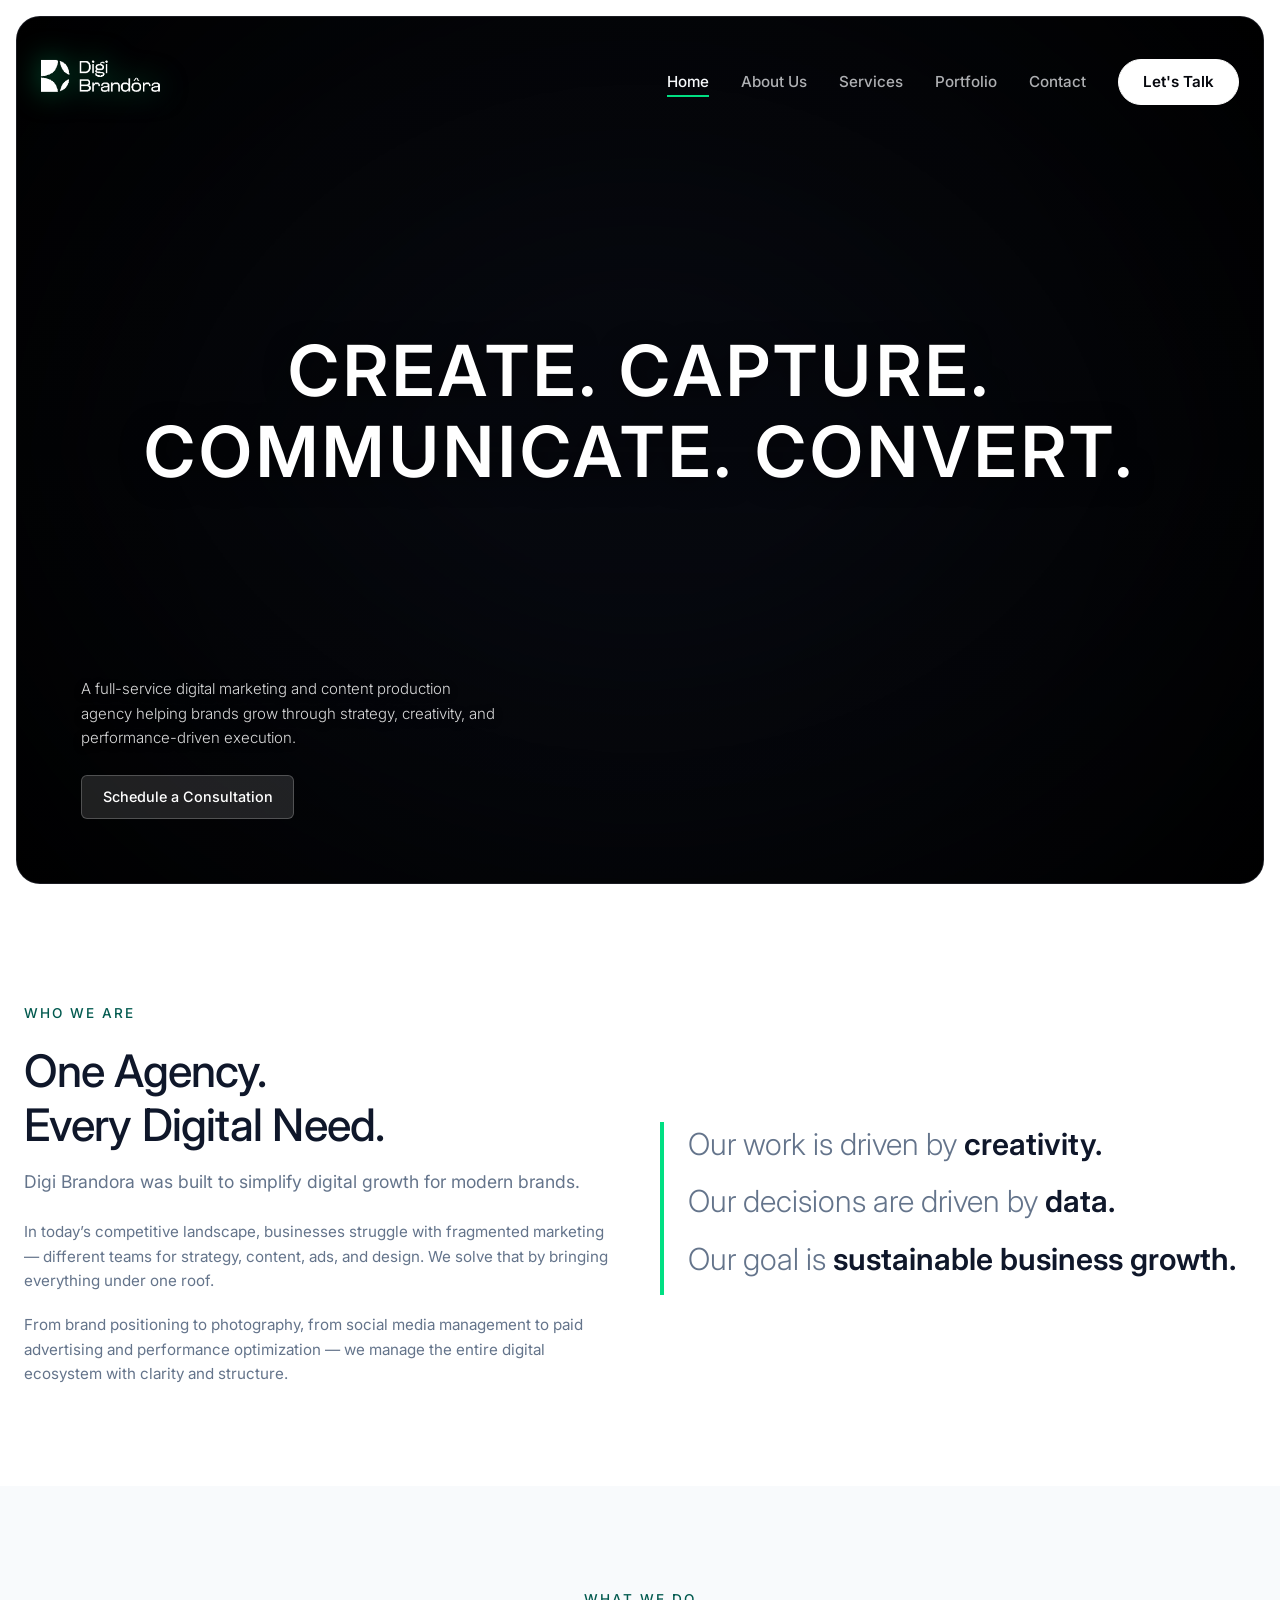
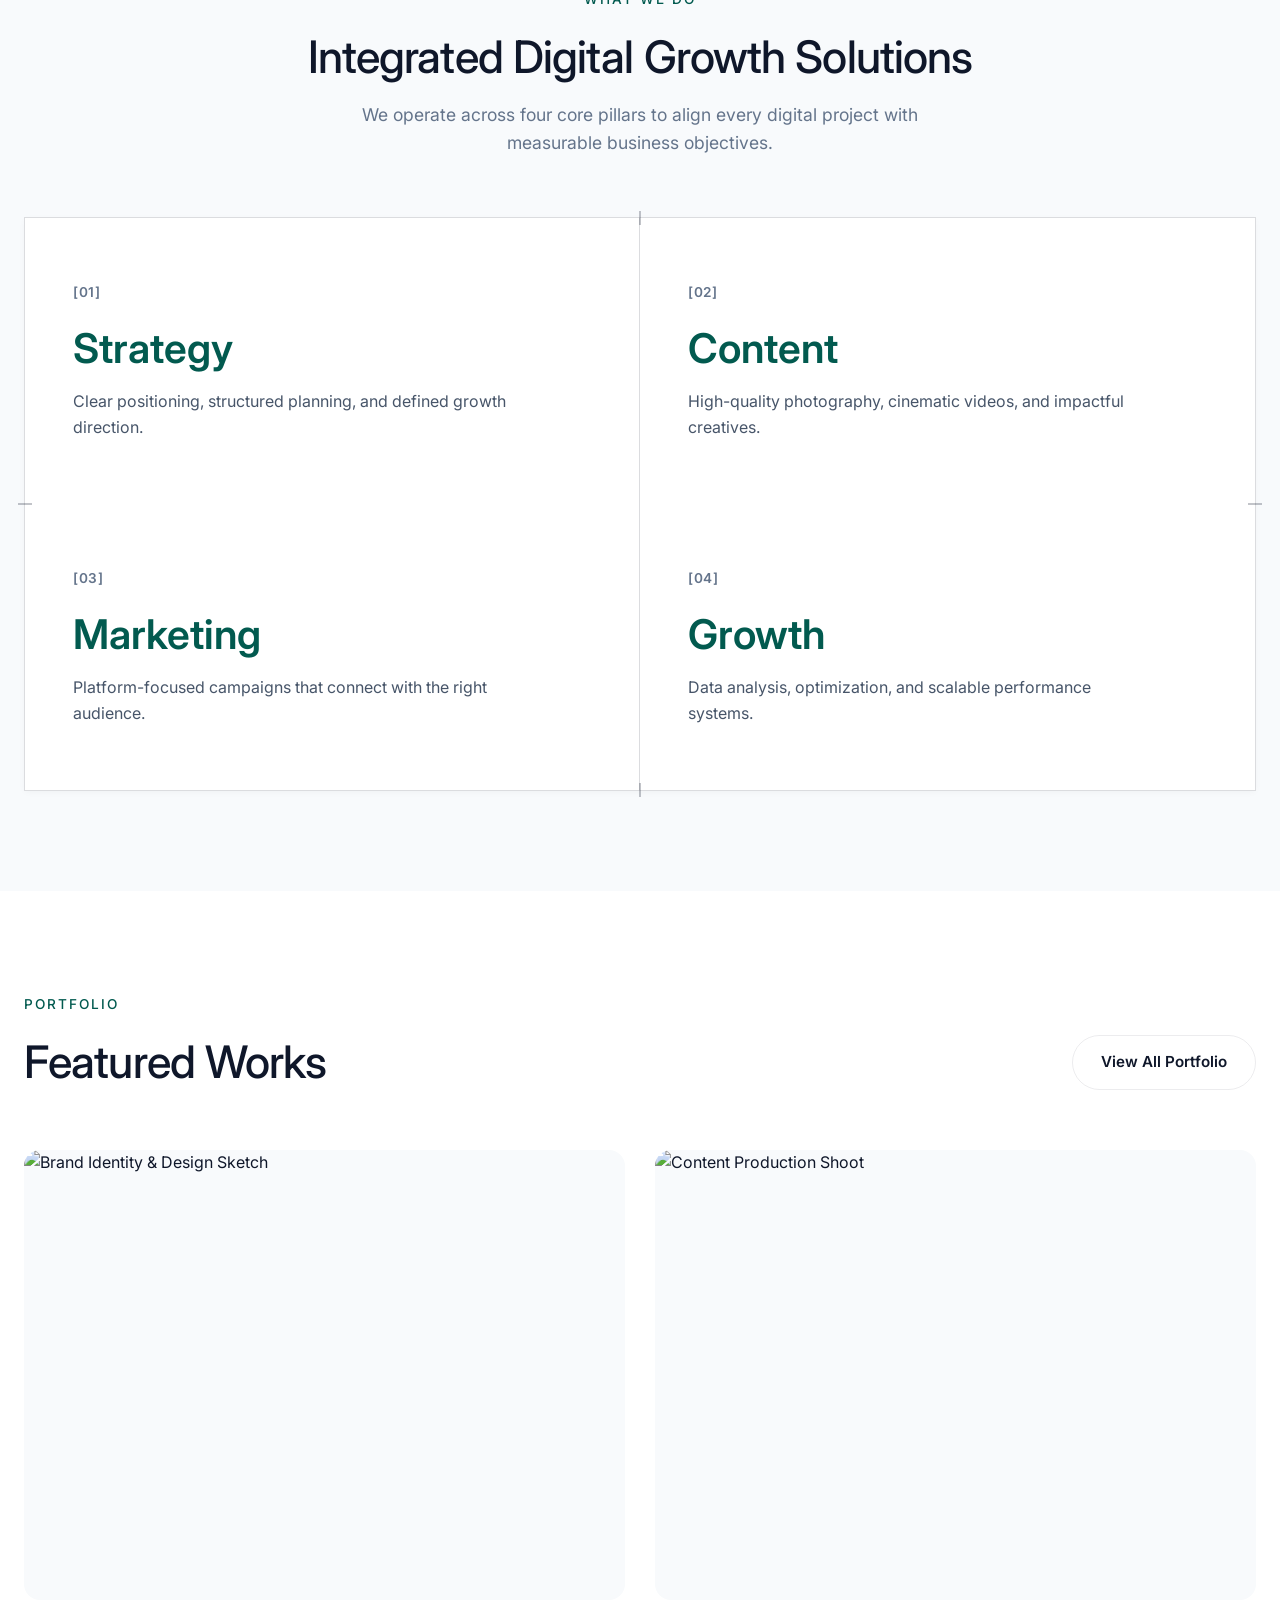
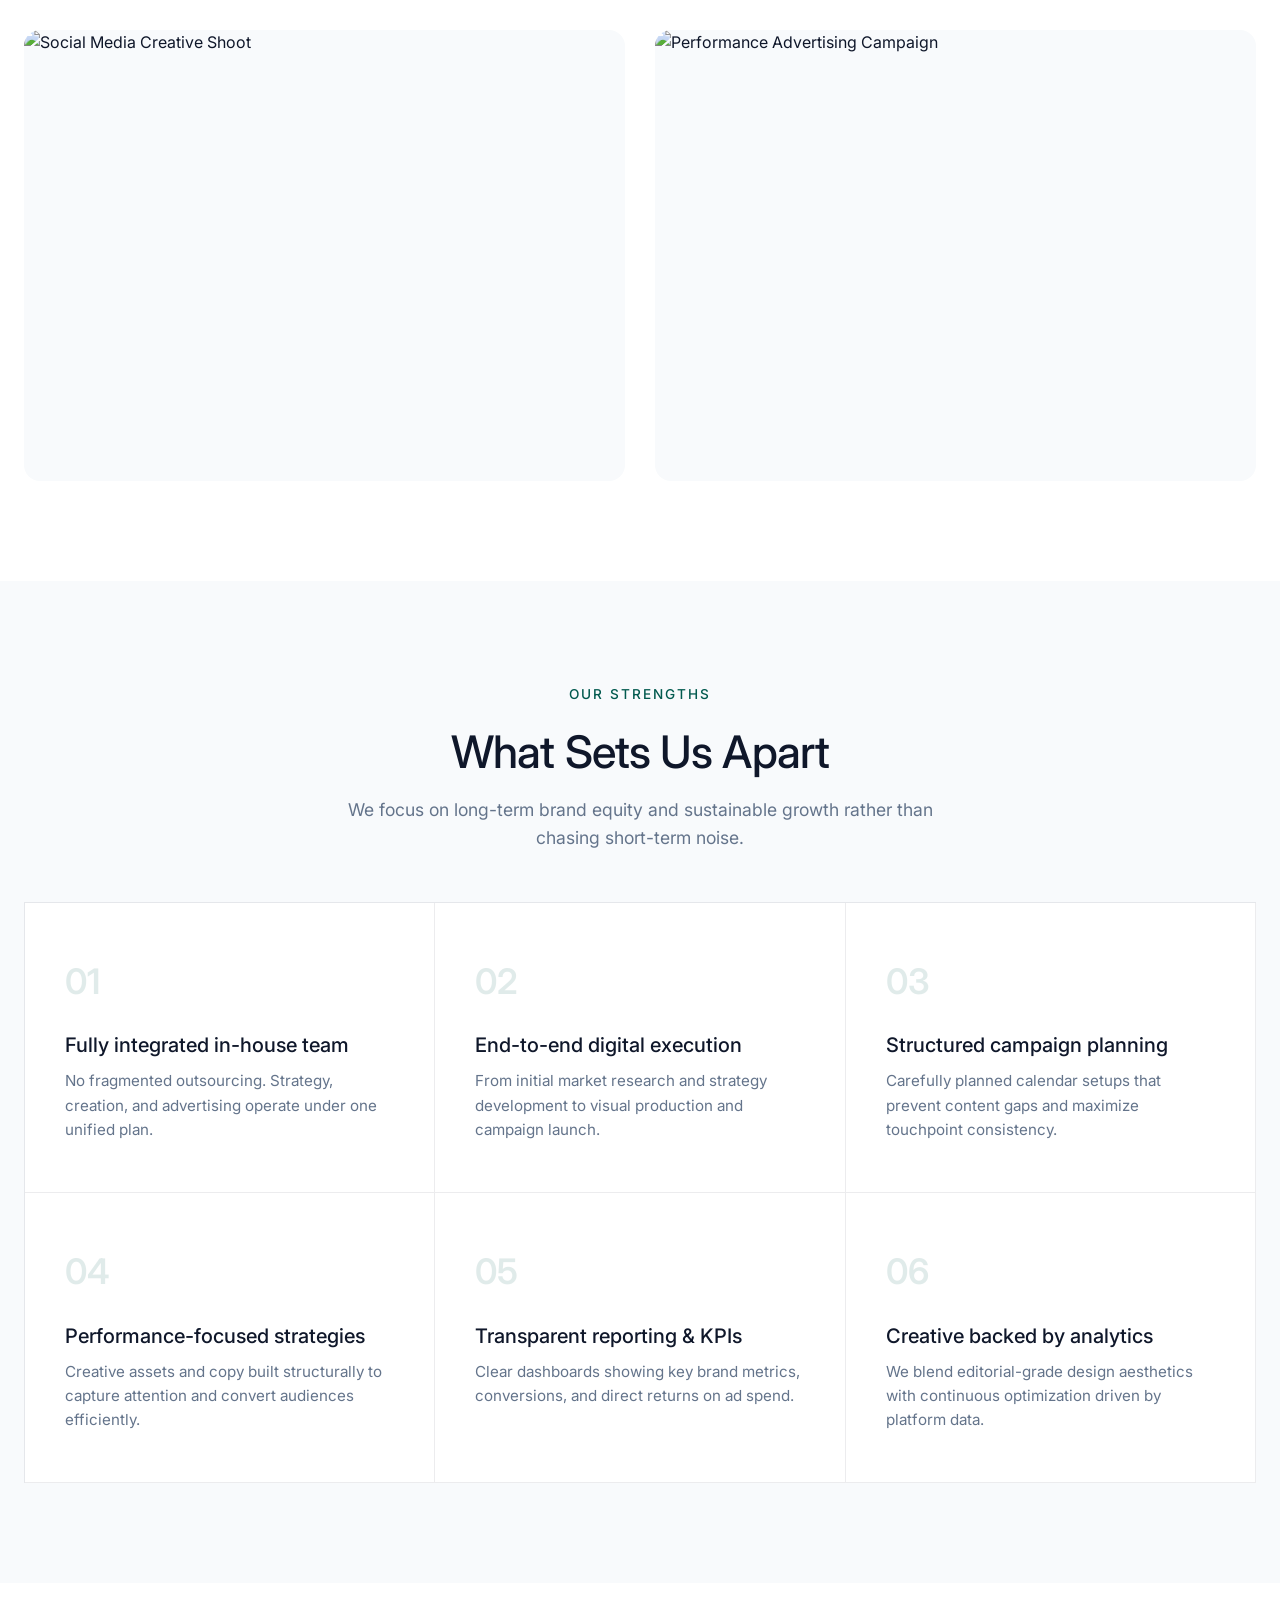
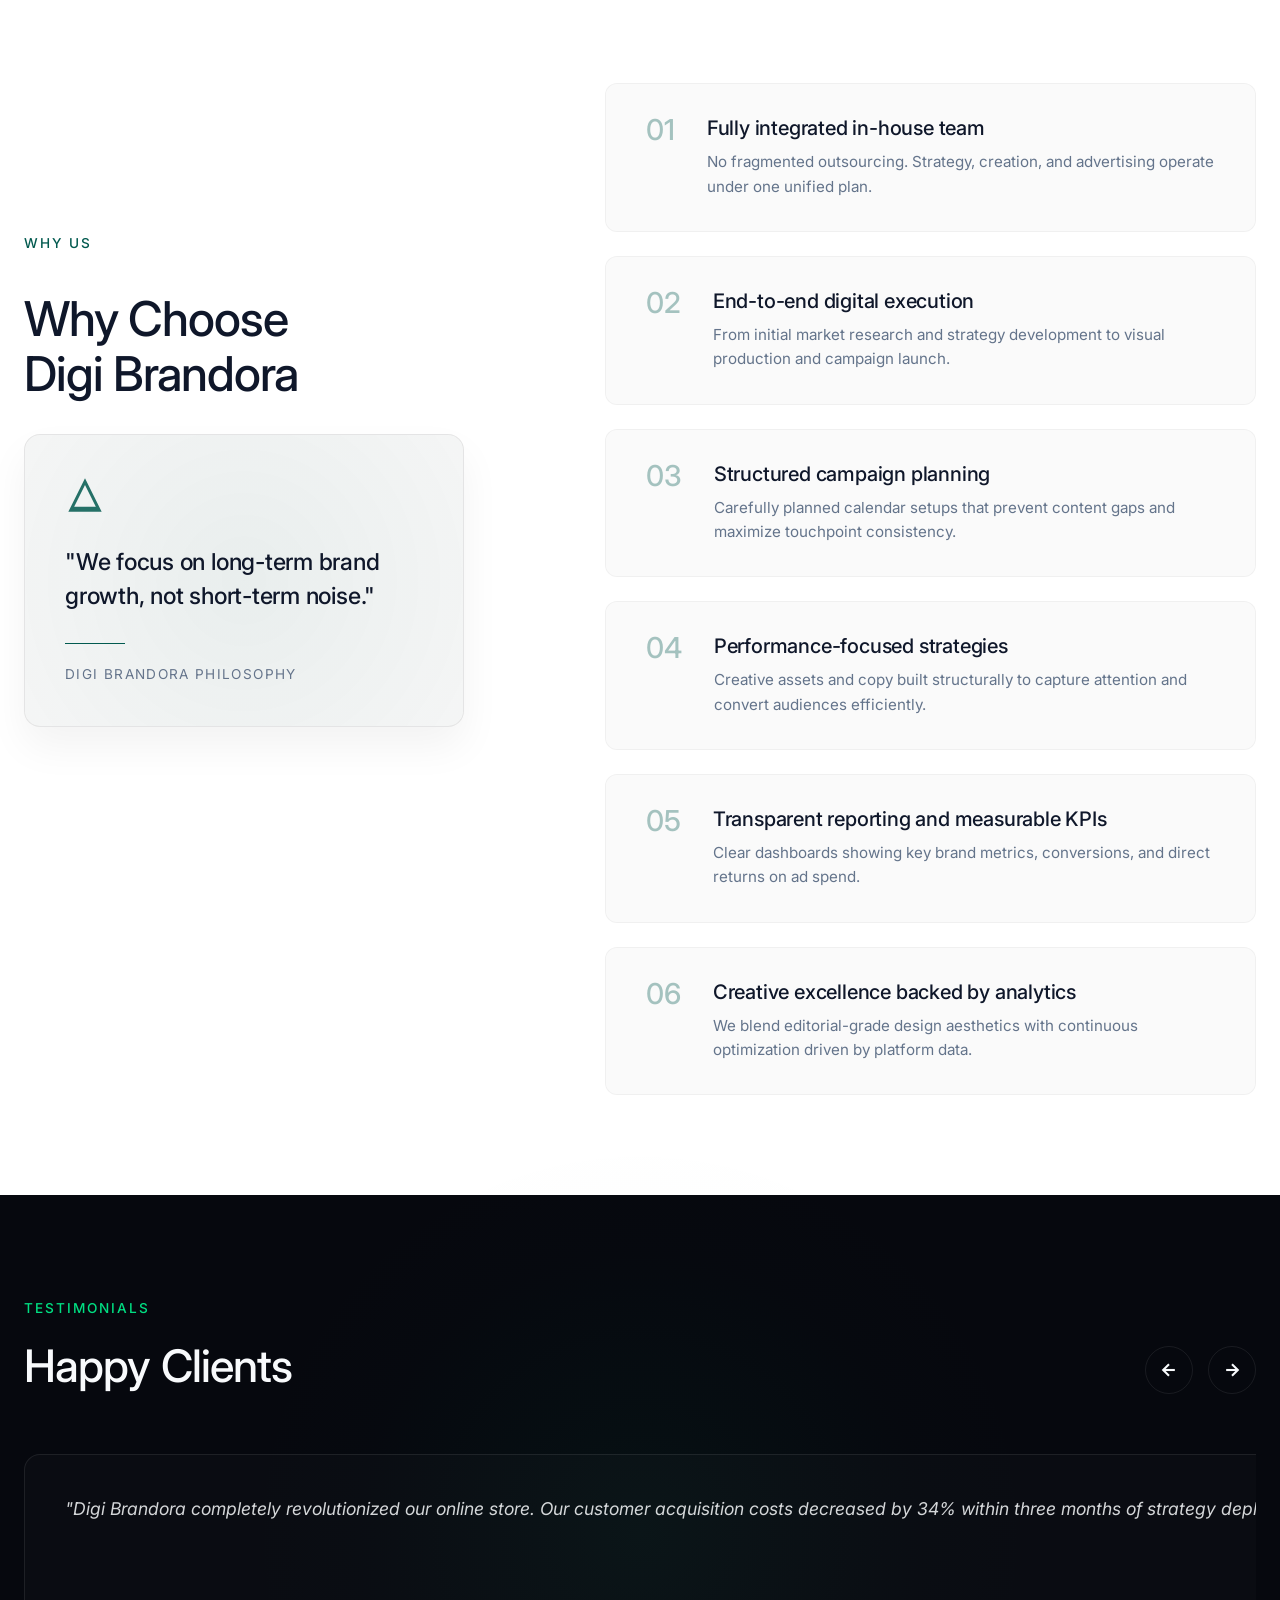
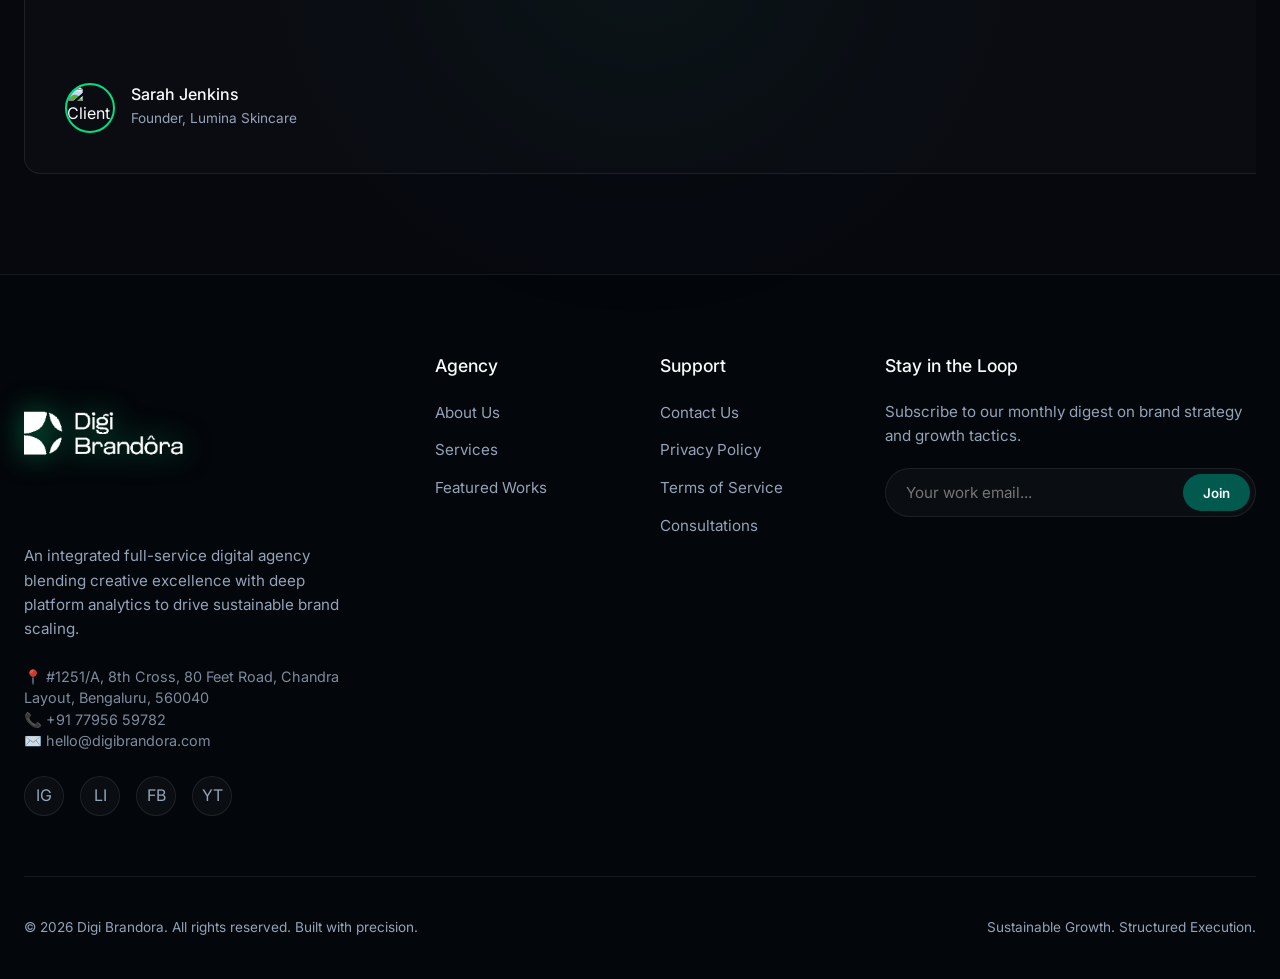
==== index.html @ 7eaf50d5 "style: remove partner logo ticker section from homepage" ====
<!DOCTYPE html>
<html lang="en">
<head>
  <meta charset="UTF-8">
  <meta name="viewport" content="width=device-width, initial-scale=1.0">
  <meta name="description" content="Digi Brandora is a full-service digital marketing and content production agency helping brands grow through strategy, creativity, and data-driven execution.">
  <title>Digi Brandora | Create. Capture. Communicate. Convert.</title>
  <link rel="stylesheet" href="styles.css?v=2.0">
  <link rel="icon" type="image/svg+xml" href="data:image/svg+xml,<svg xmlns='http://www.w3.org/2000/svg' viewBox='0 0 32 32'><circle cx='16' cy='10' r='6' stroke='%2310b981' stroke-width='2.5' fill='none'/><circle cx='10' cy='18' r='6' stroke='%2310b981' stroke-width='2.5' fill='none'/><circle cx='22' cy='18' r='6' stroke='%2310b981' stroke-width='2.5' fill='none'/></svg>">
</head>
<body class="home-page">
  

  <!-- --- HERO VIEWPORT CONTAINER --- -->
  <div class="hero-viewport-container">
    <video autoplay="autoplay" muted="muted" loop="loop" playsinline="playsinline" disablePictureInPicture="true" controlslist="nodownload nofullscreen noremoteplayback" class="hero-video-bg" oncontextmenu="return false;">
      <source src="https://videotourl.com/videos/1780377789846-0bb9a55c-32a7-4b41-9926-7dea7ff6e2c9.webm" type="video/webm">
      <source src="https://videotourl.com/videos/1780377562209-6af1d718-cda3-40bb-8309-4a78a23aad9a.mp4" type="video/mp4">
    </video>

    <!-- --- HEADER NAVBAR --- -->
    <header class="header" id="mainHeader">
      <div class="container">
        <a href="index.html" class="logo" id="logoLink">
          <span class="logo-icon">
            <img src="Images/logo.avif" alt="Digi Brandôra Logo" class="logo-img-mark">
          </span></a>
        
        <button class="menu-toggle" id="menuToggle" aria-label="Toggle Navigation Menu">
          <span></span>
          <span></span>
          <span></span>
        </button>

        <ul class="nav-menu" id="navMenu">
          <li><a href="index.html" class="nav-link active">Home</a></li>
          <li><a href="about.html" class="nav-link">About Us</a></li>
          <li><a href="services.html" class="nav-link">Services</a></li>
          <li><a href="portfolio.html" class="nav-link">Portfolio</a></li>
          <li><a href="contact.html" class="nav-link">Contact</a></li>
          <li><a href="#" class="btn btn-talk" data-open-modal="strategyModal">Let's Talk</a></li>
        </ul>
      </div>
    </header>

    <!-- --- HERO SECTION --- -->
    <section class="hero dark-theme-section" id="heroSection">
      <!-- Center Headline -->
      <div class="hero-center">
        <h1 class="hero-title reveal">Create. Capture. Communicate. Convert.</h1>
      </div>
      
      <!-- Bottom Row -->
      <div class="hero-bottom-row reveal delay-200">
        <div class="hero-bottom-left">
          <p class="hero-description-light">
            A full-service digital marketing and content production agency helping brands grow through strategy, creativity, and performance-driven execution.
          </p>
          <a href="#" class="btn btn-consultation" data-open-modal="strategyModal">Schedule a Consultation</a>
        </div>
      </div>
    </section>

  </div>

  <!-- --- WHO WE ARE --- -->
  <section class="who-we-are section-padding" id="whoWeAre">
    <div class="container">
      <div class="grid-2">
        <div class="reveal-left">
          <span class="section-label">Who We Are</span>
          <h2>One Agency.<br>Every Digital Need.</h2>
          <p class="section-header-desc" style="margin-bottom: 24px;">
            Digi Brandora was built to simplify digital growth for modern brands.
          </p>
          <p style="color: var(--clr-text-muted-dark); margin-bottom: 20px;">
            In today’s competitive landscape, businesses struggle with fragmented marketing — different teams for strategy, content, ads, and design. We solve that by bringing everything under one roof.
          </p>
          <p style="color: var(--clr-text-muted-dark);">
            From brand positioning to photography, from social media management to paid advertising and performance optimization — we manage the entire digital ecosystem with clarity and structure.
          </p>
        </div>
        <div class="reveal-right delay-200" style="display: flex; flex-direction: column; justify-content: center;">
          <div class="accent-quote-box">
            <p>Our work is driven by <span>creativity.</span></p>
            <p>Our decisions are driven by <span>data.</span></p>
            <p>Our goal is <span>sustainable business growth.</span></p>
          </div>
        </div>
      </div>
    </div>
  </section>


  <!-- --- WHAT WE DO (SERVICES PILLARS) --- -->
  <section class="what-we-do section-padding" id="whatWeDo">
    <div class="container">
      <div class="reveal" style="text-align: center; margin-bottom: 60px;">
        <span class="section-label">What We Do</span>
        <h2>Integrated Digital Growth Solutions</h2>
        <p class="section-header-desc" style="margin: 16px auto 0 auto;">
          We operate across four core pillars to align every digital project with measurable business objectives.
        </p>
      </div>

      <div class="pillar-table reveal">
        <!-- Blueprint center-border intersection ticks -->
        <span class="pillar-table-tick-left"></span>
        <span class="pillar-table-tick-right"></span>
        <span class="pillar-table-tick-top"></span>
        <span class="pillar-table-tick-bottom"></span>

        <!-- Cell 01: Strategy -->
        <div class="pillar-cell">
          <span class="cell-num">[01]</span>
          <h3 class="cell-title">Strategy</h3>
          <p class="cell-desc">Clear positioning, structured planning, and defined growth direction.</p>
        </div>

        <!-- Cell 02: Content -->
        <div class="pillar-cell">
          <span class="cell-num">[02]</span>
          <h3 class="cell-title">Content</h3>
          <p class="cell-desc">High-quality photography, cinematic videos, and impactful creatives.</p>
        </div>

        <!-- Cell 03: Marketing -->
        <div class="pillar-cell">
          <span class="cell-num">[03]</span>
          <h3 class="cell-title">Marketing</h3>
          <p class="cell-desc">Platform-focused campaigns that connect with the right audience.</p>
        </div>

        <!-- Cell 04: Growth -->
        <div class="pillar-cell">
          <span class="cell-num">[04]</span>
          <h3 class="cell-title">Growth</h3>
          <p class="cell-desc">Data analysis, optimization, and scalable performance systems.</p>
        </div>
      </div>
    </div>
  </section>

  <!-- --- FEATURED WORKS (PORTFOLIO PREVIEW) --- -->
  <section class="featured-works section-padding" id="featuredWorks">
    <div class="container">
      <div class="portfolio-header reveal">
        <div>
          <span class="section-label">Portfolio</span>
          <h2>Featured Works</h2>
        </div>
        <a href="portfolio.html" class="btn btn-secondary">View All Portfolio</a>
      </div>

      <div class="portfolio-grid">
        <div class="portfolio-item reveal-left">
          <div class="portfolio-img-wrapper">
            <img src="https://images.unsplash.com/photo-1581291518633-83b4ebd1d83e?auto=format&fit=crop&q=80&w=800" alt="Brand Identity & Design Sketch" class="portfolio-img">
          </div>
          <div class="portfolio-info">
            <span class="portfolio-category">Brand Strategy</span>
            <h3 class="portfolio-title">Geometric Identity Refresh</h3>
          </div>
        </div>

        <div class="portfolio-item reveal-right">
          <div class="portfolio-img-wrapper">
            <img src="https://images.unsplash.com/photo-1542744094-3a31f103e35f?auto=format&fit=crop&q=80&w=800" alt="Content Production Shoot" class="portfolio-img">
          </div>
          <div class="portfolio-info">
            <span class="portfolio-category">Visual Production</span>
            <h3 class="portfolio-title">Lifestyle Brand Campaign</h3>
          </div>
        </div>

        <div class="portfolio-item reveal-left delay-100">
          <div class="portfolio-img-wrapper">
            <img src="https://images.unsplash.com/photo-1551434678-e076c223a692?auto=format&fit=crop&q=80&w=800" alt="Social Media Creative Shoot" class="portfolio-img">
          </div>
          <div class="portfolio-info">
            <span class="portfolio-category">Video Production</span>
            <h3 class="portfolio-title">Cinematic Brand Narrative</h3>
          </div>
        </div>

        <div class="portfolio-item reveal-right delay-100">
          <div class="portfolio-img-wrapper">
            <img src="https://images.unsplash.com/photo-1460925895917-afdab827c52f?auto=format&fit=crop&q=80&w=800" alt="Performance Advertising Campaign" class="portfolio-img">
          </div>
          <div class="portfolio-info">
            <span class="portfolio-category">Growth & Ads</span>
            <h3 class="portfolio-title">Scale-up Conversion Funnel</h3>
          </div>
        </div>
      </div>
    </div>
  </section>

  <!-- --- WHAT SETS US APART (OUR STRENGTHS) --- -->
  <section class="why-choose-us section-padding" id="whyChooseUs">
    <div class="container">
      <div class="reveal" style="text-align: center;">
        <span class="section-label">Our Strengths</span>
        <h2>What Sets Us Apart</h2>
        <p class="section-header-desc" style="margin: 16px auto 0 auto;">
          We focus on long-term brand equity and sustainable growth rather than chasing short-term noise.
        </p>
      </div>

      <div class="apart-grid reveal">
        <div class="apart-cell">
          <span class="apart-cell-num">01</span>
          <h4>Fully integrated in-house team</h4>
          <p>No fragmented outsourcing. Strategy, creation, and advertising operate under one unified plan.</p>
        </div>

        <div class="apart-cell">
          <span class="apart-cell-num">02</span>
          <h4>End-to-end digital execution</h4>
          <p>From initial market research and strategy development to visual production and campaign launch.</p>
        </div>

        <div class="apart-cell">
          <span class="apart-cell-num">03</span>
          <h4>Structured campaign planning</h4>
          <p>Carefully planned calendar setups that prevent content gaps and maximize touchpoint consistency.</p>
        </div>

        <div class="apart-cell">
          <span class="apart-cell-num">04</span>
          <h4>Performance-focused strategies</h4>
          <p>Creative assets and copy built structurally to capture attention and convert audiences efficiently.</p>
        </div>

        <div class="apart-cell">
          <span class="apart-cell-num">05</span>
          <h4>Transparent reporting & KPIs</h4>
          <p>Clear dashboards showing key brand metrics, conversions, and direct returns on ad spend.</p>
        </div>

        <div class="apart-cell">
          <span class="apart-cell-num">06</span>
          <h4>Creative backed by analytics</h4>
          <p>We blend editorial-grade design aesthetics with continuous optimization driven by platform data.</p>
        </div>
      </div>
    </div>
  </section>

  <!-- --- WHY CHOOSE DIGI BRANDORA --- -->
  <section class="why-choose-digi section-padding" id="whyChooseDigi">
    <div class="container">
      <div class="strengths-wrapper">
        <!-- Left: Editorial Statement Card -->
        <div class="strengths-left reveal">
          <span class="section-label">Why Us</span>
          <h2>Why Choose <br><span class="text-accent">Digi Brandora</span></h2>
          <div class="brandora-statement-card">
            <div class="statement-blur-glow"></div>
            <div class="statement-content">
              <svg class="statement-icon" width="40" height="40" viewBox="0 0 24 24" fill="none" xmlns="http://www.w3.org/2000/svg">
                <path d="M12 2L2 22h20L12 2zm0 4l6.5 13h-13L12 6z" fill="var(--clr-primary)"/>
              </svg>
              <p class="statement-quote">
                "We focus on long-term brand growth, not short-term noise."
              </p>
              <div class="statement-line"></div>
              <p class="statement-footer">Digi Brandora Philosophy</p>
            </div>
          </div>
        </div>

        <!-- Right: Interactive Feature Deck -->
        <div class="strengths-right reveal">
          <div class="strengths-deck">
            <!-- Item 1 -->
            <div class="strength-item">
              <div class="strength-num">01</div>
              <div class="strength-body">
                <h4>Fully integrated in-house team</h4>
                <p>No fragmented outsourcing. Strategy, creation, and advertising operate under one unified plan.</p>
              </div>
            </div>

            <!-- Item 2 -->
            <div class="strength-item">
              <div class="strength-num">02</div>
              <div class="strength-body">
                <h4>End-to-end digital execution</h4>
                <p>From initial market research and strategy development to visual production and campaign launch.</p>
              </div>
            </div>

            <!-- Item 3 -->
            <div class="strength-item">
              <div class="strength-num">03</div>
              <div class="strength-body">
                <h4>Structured campaign planning</h4>
                <p>Carefully planned calendar setups that prevent content gaps and maximize touchpoint consistency.</p>
              </div>
            </div>

            <!-- Item 4 -->
            <div class="strength-item">
              <div class="strength-num">04</div>
              <div class="strength-body">
                <h4>Performance-focused strategies</h4>
                <p>Creative assets and copy built structurally to capture attention and convert audiences efficiently.</p>
              </div>
            </div>

            <!-- Item 5 -->
            <div class="strength-item">
              <div class="strength-num">05</div>
              <div class="strength-body">
                <h4>Transparent reporting and measurable KPIs</h4>
                <p>Clear dashboards showing key brand metrics, conversions, and direct returns on ad spend.</p>
              </div>
            </div>

            <!-- Item 6 -->
            <div class="strength-item">
              <div class="strength-num">06</div>
              <div class="strength-body">
                <h4>Creative excellence backed by analytics</h4>
                <p>We blend editorial-grade design aesthetics with continuous optimization driven by platform data.</p>
              </div>
            </div>
          </div>
        </div>
      </div>
    </div>
  </section>

  

  <!-- --- HAPPY CLIENTS (TESTIMONIALS) --- -->
  <section class="testimonials section-padding dark-theme-section" id="testimonials">
    <div class="testimonials-glow-overlay"></div>
    <div class="container">
      <div class="portfolio-header reveal">
        <div>
          <span class="section-label" style="color: var(--clr-accent);">Testimonials</span>
          <h2>Happy Clients</h2>
        </div>
        <div class="testimonial-controls">
          <button class="slider-btn prev" aria-label="Previous Testimonial">
            <svg style="width:20px;height:20px;stroke:currentColor;stroke-width:2.5;fill:none;" viewBox="0 0 24 24"><line x1="19" y1="12" x2="5" y2="12"/><polyline points="12 19 5 12 12 5"/></svg>
          </button>
          <button class="slider-btn next" aria-label="Next Testimonial">
            <svg style="width:20px;height:20px;stroke:currentColor;stroke-width:2.5;fill:none;" viewBox="0 0 24 24"><line x1="5" y1="12" x2="19" y2="12"/><polyline points="12 5 19 12 12 19"/></svg>
          </button>
        </div>
      </div>

      <div class="testimonial-slider-container reveal">
        <div class="testimonial-track">
          
          <div class="testimonial-card">
            <p class="testimonial-quote">
              "Digi Brandora completely revolutionized our online store. Our customer acquisition costs decreased by 34% within three months of strategy deployment."
            </p>
            <div class="testimonial-client">
              <img src="https://images.unsplash.com/photo-1534528741775-53994a69daeb?auto=format&fit=crop&q=80&w=200" alt="Client Sarah Jenkins" class="client-avatar">
              <div>
                <h4 class="client-name">Sarah Jenkins</h4>
                <span class="client-company">Founder, Lumina Skincare</span>
              </div>
            </div>
          </div>

          <div class="testimonial-card">
            <p class="testimonial-quote">
              "The cinematic content production quality matches luxury brand levels. We finally have digital visuals that stand out in crowded feeds."
            </p>
            <div class="testimonial-client">
              <img src="https://images.unsplash.com/photo-1507003211169-0a1dd7228f2d?auto=format&fit=crop&q=80&w=200" alt="Client David Vance" class="client-avatar">
              <div>
                <h4 class="client-name">David Vance</h4>
                <span class="client-company">Marketing Director, Vertex Tech</span>
              </div>
            </div>
          </div>

          <div class="testimonial-card">
            <p class="testimonial-quote">
              "Having content creators and analytical media buyers working in sync under one roof is a massive game changer. Results are incredibly consistent."
            </p>
            <div class="testimonial-client">
              <img src="https://images.unsplash.com/photo-1573496359142-b8d87734a5a2?auto=format&fit=crop&q=80&w=200" alt="Client Elena Rostova" class="client-avatar">
              <div>
                <h4 class="client-name">Elena Rostova</h4>
                <span class="client-company">CMO, Novo Fintech</span>
              </div>
            </div>
          </div>

          <div class="testimonial-card">
            <p class="testimonial-quote">
              "Their transparent metrics reporting kept us fully aligned. Highly recommended digital growth partner for scaling operations."
            </p>
            <div class="testimonial-client">
              <img src="https://images.unsplash.com/photo-1500648767791-00dcc994a43e?auto=format&fit=crop&q=80&w=200" alt="Client Marcus Cole" class="client-avatar">
              <div>
                <h4 class="client-name">Marcus Cole</h4>
                <span class="client-company">CEO, Aether Apparel</span>
              </div>
            </div>
          </div>

        </div>
      </div>
    </div>
  </section>

  <!-- --- FOOTER --- -->
  <footer class="footer">
    <div class="container">
      <div class="footer-grid">
        <div class="footer-brand">
          <a href="index.html" class="logo" style="color: var(--clr-text-light);">
            <span class="logo-icon">
              <img src="Images/logo.avif" alt="Digi Brandôra Logo" class="logo-img-mark">
            </span></a>
          <p>
            An integrated full-service digital agency blending creative excellence with deep platform analytics to drive sustainable brand scaling.
          </p>
          <p style="margin-top: 15px; font-size: 0.9rem; opacity: 0.85; line-height: 1.5;">
            📍 #1251/A, 8th Cross, 80 Feet Road, Chandra Layout, Bengaluru, 560040<br>
            📞 <a href="tel:7795659782" style="color: inherit;">+91 77956 59782</a><br>
            ✉️ <a href="mailto:hello@digibrandora.com" style="color: inherit;">hello@digibrandora.com</a>
          </p>
                    <div class="social-links">
            <a href="https://www.instagram.com/digi_brandora?igsh=MTI4Nm9yNnhmbGdydQ%3D%3D&utm_source=qr" class="social-link" aria-label="Instagram" target="_blank">IG</a>
            <a href="https://www.linkedin.com/company/digi-brandora/" class="social-link" aria-label="LinkedIn" target="_blank">LI</a>
            <a href="https://www.facebook.com/share/1Gtc6aXpwQ/?mibextid=wwXIfr" class="social-link" aria-label="Facebook" target="_blank">FB</a>
            <a href="https://youtube.com/@digibrandora?si=7ONaBwd1D4lMhy1C" class="social-link" aria-label="YouTube" target="_blank">YT</a>
          </div>
        </div>

        <div class="footer-links">
          <h5>Agency</h5>
          <ul>
            <li><a href="about.html">About Us</a></li>
            <li><a href="services.html">Services</a></li>
            <li><a href="portfolio.html">Featured Works</a></li>
          </ul>
        </div>

        <div class="footer-links">
          <h5>Support</h5>
          <ul>
            <li><a href="contact.html">Contact Us</a></li>
            <li><a href="about.html">Privacy Policy</a></li>
            <li><a href="about.html">Terms of Service</a></li>
            <li><a href="contact.html">Consultations</a></li>
          </ul>
        </div>

        <div class="footer-newsletter">
          <h5>Stay in the Loop</h5>
          <p>Subscribe to our monthly digest on brand strategy and growth tactics.</p>
          <form class="newsletter-form">
            <input type="email" class="newsletter-input" placeholder="Your work email..." required>
            <button type="submit" class="newsletter-submit">Join</button>
          </form>
        </div>
      </div>

      <div class="footer-bottom">
        <p>&copy; 2026 Digi Brandora. All rights reserved. Built with precision.</p>
        <p>Sustainable Growth. Structured Execution.</p>
      </div>
    </div>
  </footer>

  <!-- --- BOOKING CALENDAR MODAL --- -->
  <div class="modal-overlay" id="strategyModal">
    <div class="modal-box">
      <button class="modal-close-btn">&times;</button>
      <h3 class="modal-title">Book a Free Strategy Call</h3>
      <p class="modal-desc">Select a date and preferred slot below. Our strategist will align directly with you.</p>
      
      <div class="booking-calendar-wrapper">
        <div class="form-group">
          <label for="bookingDate" class="form-label">1. Preferred Date *</label>
          <input type="date" id="bookingDate" class="form-control" min="2026-05-30">
        </div>

        <div class="form-group">
          <label class="form-label">2. Preferred Time Slot (IST) *</label>
          <div class="time-slot-grid">
            <button class="time-slot-btn">10:00 AM</button>
            <button class="time-slot-btn">11:30 AM</button>
            <button class="time-slot-btn">01:00 PM</button>
            <button class="time-slot-btn">02:30 PM</button>
            <button class="time-slot-btn">04:00 PM</button>
            <button class="time-slot-btn">05:30 PM</button>
          </div>
        </div>

        <button class="btn btn-primary" id="bookConfirmBtn" style="margin-top: 20px; width: 100%;">Confirm Booking slot</button>
      </div>
    </div>
  </div>

  <!-- GSAP & SplitType -->
  <script src="app.js"></script>
</body>
</html>
---- styles.css ----
@font-face {
  font-family: 'Inter';
  src: url('font/Inter-VariableFont_opsz,wght.ttf') format('truetype-variations'),
       url('font/Inter-VariableFont_opsz,wght.ttf') format('truetype');
  font-weight: 100 900;
  font-stretch: 75% 125%;
  font-style: normal;
  font-display: swap;
}

@font-face {
  font-family: 'Inter';
  src: url('font/Inter-Italic-VariableFont_opsz,wght.ttf') format('truetype-variations'),
       url('font/Inter-Italic-VariableFont_opsz,wght.ttf') format('truetype');
  font-weight: 100 900;
  font-stretch: 75% 125%;
  font-style: italic;
  font-display: swap;
}

/* --- CUSTOM VARIABLES & DESIGN SYSTEM --- */
:root {
  --font-body: 'Inter', sans-serif;
  --font-heading: 'Inter', sans-serif;

  /* Color Palette - Premium Emerald & Deep Charcoal */
  --clr-bg-dark: #06080e;
  --clr-bg-card-dark: rgba(11, 15, 25, 0.85);
  --clr-bg-light: #ffffff;
  --clr-bg-slate: #f8fafc;
  
  --clr-primary: #025a4f;      /* Classic Editorial Forest Green */
  --clr-primary-light: #037567;
  --clr-primary-dark: #013b34;
  --clr-accent: #00DF82;       /* Vibrant Emerald Mint -> Updated to #00DF82 Accent Color */
  --clr-accent-glow: rgba(0, 223, 130, 0.4);
  
  --clr-text-dark: #0f172a;
  --clr-text-light: #f8fafc;
  --clr-text-muted-dark: #64748b;
  --clr-text-muted-light: #94a3b8;
  
  --clr-border-light: rgba(15, 23, 42, 0.08);
  --clr-border-dark: rgba(248, 250, 252, 0.08);
  --clr-border-glow: rgba(0, 223, 130, 0.2);

  /* Transitions & Shadows */
  --transition-smooth: all 0.5s cubic-bezier(0.16, 1, 0.3, 1);
  --transition-fast: all 0.25s cubic-bezier(0.4, 0, 0.2, 1);
  
  --shadow-sm: 0 2px 8px -2px rgba(15, 23, 42, 0.05);
  --shadow-md: 0 12px 30px -10px rgba(15, 23, 42, 0.08);
  --shadow-lg: 0 20px 50px -12px rgba(15, 23, 42, 0.12);
  --shadow-glow: 0 0 25px 0 rgba(0, 223, 130, 0.25);
  
  --header-height: 130px;
  --container-width: 1280px;
}

/* --- RESET & BASIC STYLES --- */
*, *::before, *::after {
  box-sizing: border-box;
  margin: 0;
  padding: 0;
}

html {
  scroll-behavior: smooth;
  font-size: 16px;
  -webkit-font-smoothing: antialiased;
}

body {
  font-family: var(--font-body);
  background-color: var(--clr-bg-light);
  color: var(--clr-text-dark);
  line-height: 1.6;
  overflow-x: hidden;
}

/* Dark mode section overrides */
.dark-theme-section {
  background-color: var(--clr-bg-dark);
  color: var(--clr-text-light);
}

/* --- TYPOGRAPHY --- */
h1, h2, h3, h4, h5, h6 {
  font-family: var(--font-heading);
  font-weight: 500;
  line-height: 1.2;
}

h1 {
  font-size: clamp(2.5rem, 5vw, 4.5rem);
  letter-spacing: -0.03em;
}

h2 {
  font-size: clamp(2rem, 3.5vw, 3rem);
  letter-spacing: -0.02em;
}

h3 {
  font-size: clamp(1.25rem, 2vw, 1.75rem);
}

p {
  font-size: clamp(0.95rem, 1vw + 0.15rem, 1.1rem);
  font-weight: 400;
}

a {
  text-decoration: none;
  color: inherit;
  transition: var(--transition-fast);
}

/* --- LAYOUT UTILITIES --- */
.container {
  width: 100%;
  max-width: var(--container-width);
  margin: 0 auto;
  padding: 0 24px;
}

.section-padding {
  padding: 100px 0;
}

@media (max-width: 768px) {
  .section-padding {
    padding: 70px 0;
  }
}

.grid-2 {
  display: grid;
  grid-template-columns: repeat(2, 1fr);
  gap: 40px;
}

.grid-3 {
  display: grid;
  grid-template-columns: repeat(3, 1fr);
  gap: 30px;
}

.grid-4 {
  display: grid;
  grid-template-columns: repeat(4, 1fr);
  gap: 24px;
}

@media (max-width: 1024px) {
  .grid-4 { grid-template-columns: repeat(2, 1fr); }
  .grid-3 { grid-template-columns: repeat(2, 1fr); }
}

@media (max-width: 768px) {
  .grid-2, .grid-3, .grid-4 {
    grid-template-columns: 1fr;
    gap: 30px;
  }
}

/* --- BUTTONS & CTAs --- */
.btn {
  display: inline-flex;
  align-items: center;
  justify-content: center;
  padding: 14px 28px;
  font-family: var(--font-heading);
  font-weight: 600;
  font-size: 0.95rem;
  border-radius: 50px;
  cursor: pointer;
  transition: var(--transition-smooth);
  position: relative;
  overflow: hidden;
  z-index: 1;
}

.btn-primary {
  background-color: var(--clr-primary);
  color: var(--clr-text-light);
  border: 1px solid var(--clr-primary);
}

.btn-primary::after {
  content: '';
  position: absolute;
  top: 0;
  left: 0;
  width: 100%;
  height: 100%;
  background-color: var(--clr-accent);
  z-index: -1;
  transform: scaleX(0);
  transform-origin: right;
  transition: transform 0.5s cubic-bezier(0.16, 1, 0.3, 1);
}

.btn-primary:hover {
  border-color: var(--clr-accent);
  box-shadow: var(--shadow-glow);
}

.btn-primary:hover::after {
  transform: scaleX(1);
  transform-origin: left;
}

.btn-secondary {
  background-color: transparent;
  color: var(--clr-text-dark);
  border: 1px solid var(--clr-border-light);
}

.dark-theme-section .btn-secondary {
  color: var(--clr-text-light);
  border-color: var(--clr-border-dark);
}

.btn-secondary:hover {
  background-color: var(--clr-text-dark);
  color: var(--clr-bg-light);
  border-color: var(--clr-text-dark);
}

.dark-theme-section .btn-secondary:hover {
  background-color: var(--clr-text-light);
  color: var(--clr-bg-dark);
  border-color: var(--clr-text-light);
}

.btn-outline-green {
  background-color: transparent;
  color: var(--clr-accent);
  border: 1px solid var(--clr-accent);
}

.btn-outline-green:hover {
  background-color: var(--clr-accent);
  color: var(--clr-bg-dark);
  box-shadow: var(--shadow-glow);
}

/* --- GLASSMORPHISM --- */
.glass-panel {
  background: rgba(255, 255, 255, 0.03);
  backdrop-filter: blur(16px);
  -webkit-backdrop-filter: blur(16px);
  border: 1px solid var(--clr-border-dark);
  border-radius: 16px;
}

/* --- HEADER & NAVIGATION --- */
.header {
  position: fixed;
  top: 0;
  left: 0;
  width: 100%;
  height: var(--header-height);
  z-index: 1000;
  display: flex;
  align-items: center;
  transition: var(--transition-smooth);
}

.header.scrolled {
  background: rgba(6, 8, 14, 0.85);
  backdrop-filter: blur(20px);
  -webkit-backdrop-filter: blur(20px);
  border-bottom: 1px solid var(--clr-border-dark);
  height: 90px;
}

.header .container {
  display: flex;
  align-items: center;
  justify-content: space-between;
}

.logo {
  display: flex;
  align-items: center;
  gap: 10px;
  font-family: var(--font-heading);
  font-weight: 600;
  font-size: 1.35rem;
  letter-spacing: -0.01em;
  color: var(--clr-text-light);
}

/* SVG Logo Styling */
.logo-icon svg {
  width: 32px;
  height: 32px;
  fill: none;
  stroke: var(--clr-accent);
  stroke-width: 2.5;
  stroke-linejoin: round;
  filter: drop-shadow(0 0 4px var(--clr-accent));
}

.nav-menu {
  display: flex;
  align-items: center;
  gap: 32px;
  list-style: none;
}

.nav-link {
  font-family: var(--font-heading);
  font-weight: 500;
  font-size: 0.95rem;
  color: rgba(248, 250, 252, 0.7);
  position: relative;
  padding: 6px 0;
}

.nav-link::after {
  content: '';
  position: absolute;
  bottom: 0;
  left: 0;
  width: 100%;
  height: 2px;
  background-color: var(--clr-accent);
  transform: scaleX(0);
  transform-origin: right;
  transition: transform 0.3s cubic-bezier(0.16, 1, 0.3, 1);
}

.nav-link:hover,
.nav-link.active {
  color: var(--clr-text-light);
}

.nav-link:hover::after,
.nav-link.active::after {
  transform: scaleX(1);
  transform-origin: left;
}

/* Menu Toggle Button for Mobile */
.menu-toggle {
  display: none;
  background: none;
  border: none;
  cursor: pointer;
  z-index: 1001;
}

.menu-toggle span {
  display: block;
  width: 26px;
  height: 2px;
  background-color: var(--clr-text-light);
  margin-bottom: 6px;
  transition: var(--transition-fast);
}

.menu-toggle span:last-child {
  margin-bottom: 0;
}

.menu-toggle.open span:nth-child(1) {
  transform: translateY(8px) rotate(45deg);
}

.menu-toggle.open span:nth-child(2) {
  opacity: 0;
}

.menu-toggle.open span:nth-child(3) {
  transform: translateY(-8px) rotate(-45deg);
}

@media (max-width: 900px) {
  .menu-toggle {
    display: block;
  }
  
  .nav-menu {
    position: fixed;
    top: 0;
    right: -100%;
    width: 100%;
    height: 100vh;
    background-color: var(--clr-bg-dark);
    flex-direction: column;
    justify-content: center;
    gap: 40px;
    transition: var(--transition-smooth);
    z-index: 999;
  }
  
  .nav-menu.open {
    right: 0;
  }

  .nav-link {
    font-size: 1.5rem;
  }
}

/* --- HERO SECTION --- */
/* --- HERO VIEWPORT CONTAINER --- */
.hero-viewport-container {
  margin: 16px;
  border-radius: 24px;
  position: relative;
  overflow: hidden;
  height: calc(100vh - 32px);
  background-color: #06080e;
  border: 1px solid rgba(255, 255, 255, 0.08);
  display: flex;
  flex-direction: column;
  z-index: 1;
}

.hero-video-bg {
  position: absolute;
  top: 0;
  left: 0;
  width: 100%;
  height: 100%;
  object-fit: cover;
  z-index: -2;
  animation: bgImmersiveZoom 2s cubic-bezier(0.16, 1, 0.3, 1) forwards;
  transform-origin: center;
}

/* Pseudo-element for decoupled background gradient overlay */
.hero-viewport-container::before {
  content: '';
  position: absolute;
  top: 0; left: 0; right: 0; bottom: 0;
  z-index: -1;
  background-image: radial-gradient(circle at center, transparent 20%, rgba(0, 0, 0, 0.95) 100%),
                    linear-gradient(to bottom, rgba(6, 8, 14, 0.3) 0%, transparent 50%, rgba(6, 8, 14, 0.5) 100%);
  pointer-events: none;
}

@keyframes bgImmersiveZoom {
  0% {
    transform: scale(1.08);
  }
  100% {
    transform: scale(1);
  }
}

/* Header customization inside hero container with fade-down load animation */
.hero-viewport-container .header {
  position: absolute;
  top: 0;
  left: 0;
  width: 100%;
  background: transparent;
  border-bottom: none;
  animation: headerReveal 1s cubic-bezier(0.16, 1, 0.3, 1) forwards;
  animation-delay: 0.1s;
  opacity: 0;
}

.hero-viewport-container .header.scrolled {
  position: fixed;
  background: rgba(6, 8, 14, 0.85);
  border-bottom: 1px solid var(--clr-border-dark);
  animation: none;
  opacity: 1;
}

@keyframes headerReveal {
  0% {
    transform: translateY(-20px);
    opacity: 0;
  }
  100% {
    transform: translateY(0);
    opacity: 1;
  }
}

.logo-img-mark {
  width: 120px;
  height: 120px;
  object-fit: contain;
  filter: drop-shadow(0 0 14px rgba(0, 223, 130, 0.5));
  transition: width 0.3s ease, height 0.3s ease;
}

.header.scrolled .logo-img-mark {
  width: 80px;
  height: 80px;
}

.footer-brand .logo-img-mark {
  width: 160px;
  height: 160px;
}

.btn-talk {
  background-color: #ffffff;
  color: #06080e !important;
  font-family: var(--font-heading);
  font-weight: 600;
  font-size: 0.95rem;
  padding: 10px 24px;
  border-radius: 50px;
  border: 1px solid #ffffff;
  transition: var(--transition-smooth);
}

.btn-talk:hover {
  background-color: transparent;
  color: #ffffff !important;
  box-shadow: 0 0 15px rgba(255, 255, 255, 0.35);
}

/* --- HERO SECTION --- */
.hero {
  position: relative;
  height: 100%;
  width: 100%;
  display: flex;
  flex-direction: column;
  justify-content: space-between;
  padding-top: var(--header-height);
  overflow: hidden;
  background: transparent;
}

/* Center Headline with ultra modern blur-to-focus slide-up reveal */
.hero-center {
  flex-grow: 1;
  display: flex;
  align-items: center;
  justify-content: center;
  text-align: center;
  padding: 0 40px;
}

.hero-title {
  font-family: 'Inter', sans-serif;
  font-size: clamp(2rem, 5.5vw, 4.4rem);
  font-weight: 600;
  letter-spacing: 0.06em;
  color: #ffffff;
  line-height: 1.15;
  text-align: center;
  text-shadow: 0 4px 24px rgba(0, 0, 0, 0.6);
  margin: 0;
  text-transform: uppercase;
  animation: ultraBlurReveal 1.2s cubic-bezier(0.16, 1, 0.3, 1) forwards;
  opacity: 0;
}

@keyframes ultraBlurReveal {
  0% {
    filter: blur(20px);
    opacity: 0;
    transform: translateY(40px) scale(0.96);
  }
  100% {
    filter: blur(0);
    opacity: 1;
    transform: translateY(0) scale(1);
  }
}

/* Bottom Row Layout */
.hero-bottom-row {
  display: flex;
  justify-content: space-between;
  align-items: flex-end;
  padding: 0 64px 64px 64px;
  width: 100%;
  z-index: 10;
}

@media (max-width: 992px) {
  .hero-bottom-row {
    flex-direction: column;
    align-items: flex-start;
    gap: 40px;
    padding: 0 32px 32px 32px;
  }
}

/* Bottom Left Block with clean slide-up reveal */
.hero-bottom-left {
  display: flex;
  flex-direction: column;
  align-items: flex-start;
  max-width: 420px;
  animation: bottomReveal 1.2s cubic-bezier(0.16, 1, 0.3, 1) forwards;
  animation-delay: 0.4s;
  opacity: 0;
}

@keyframes bottomReveal {
  0% {
    transform: translateY(30px);
    opacity: 0;
  }
  100% {
    transform: translateY(0);
    opacity: 1;
  }
}

.hero-description-light {
  font-family: 'Inter', sans-serif;
  font-size: 15px;
  font-weight: 300;
  line-height: 1.65;
  color: rgba(255, 255, 255, 0.85);
  margin-bottom: 24px;
  text-align: left;
  text-shadow: 0 2px 8px rgba(0, 0, 0, 0.4);
}

.btn-consultation {
  min-width: 213px;
  width: max-content;
  padding: 0 20px;
  height: 44px;
  display: inline-flex;
  align-items: center;
  justify-content: center;
  background: rgba(255, 255, 255, 0.12);
  backdrop-filter: blur(16px);
  -webkit-backdrop-filter: blur(16px);
  border: 1px solid rgba(255, 255, 255, 0.22);
  color: #ffffff;
  font-family: var(--font-heading);
  font-size: 0.9rem;
  font-weight: 500;
  border-radius: 6px;
  transition: var(--transition-fast);
  cursor: pointer;
  text-align: center;
  white-space: nowrap;
  text-wrap: nowrap;
}

.btn-consultation:hover {
  background: var(--clr-accent);
  color: #06080e;
  border-color: var(--clr-accent);
  box-shadow: var(--shadow-glow);
}

/* Bottom Right Block: Ratings Area Layout */
.hero-bottom-right {
  display: flex;
  align-items: center;
}

.ratings-area {
  display: flex;
  align-items: center;
  gap: 16px;
  cursor: pointer;
  background: rgba(6, 8, 14, 0.3);
  padding: 8px 16px;
  border-radius: 50px;
  backdrop-filter: blur(8px);
  -webkit-backdrop-filter: blur(8px);
  border: 1px solid rgba(255, 255, 255, 0.05);
  transition: var(--transition-smooth);
  overflow: hidden; /* Contain the shimmering sweep */
  position: relative;
  opacity: 0;
  animation: pillReveal 1.1s cubic-bezier(0.16, 1, 0.3, 1) forwards;
  animation-delay: 0.4s;
}

@keyframes pillReveal {
  0% {
    opacity: 0;
    transform: scale(0.96) translateY(12px);
    border-color: rgba(255, 255, 255, 0.05);
    box-shadow: 0 0 0 rgba(0, 223, 130, 0);
  }
  50% {
    border-color: rgba(0, 223, 130, 0.3);
    box-shadow: 0 0 20px rgba(0, 223, 130, 0.12);
  }
  100% {
    opacity: 1;
    transform: scale(1) translateY(0);
    border-color: rgba(255, 255, 255, 0.05);
    box-shadow: 0 4px 30px rgba(0, 0, 0, 0.2);
  }
}

/* Shimmer Sweep Animation */
.ratings-area::after {
  content: '';
  position: absolute;
  top: 0;
  left: -150%;
  width: 100%;
  height: 100%;
  background: linear-gradient(
    90deg,
    transparent,
    rgba(255, 255, 255, 0.02),
    rgba(0, 223, 130, 0.2), /* Soft green accent shimmer */
    rgba(255, 255, 255, 0.02),
    transparent
  );
  transform: skewX(-25deg);
  pointer-events: none;
  animation: ratingsShimmer 3s linear infinite;
  animation-delay: 1.4s;
}

@keyframes ratingsShimmer {
  0% {
    left: -150%;
    animation-timing-function: cubic-bezier(0.25, 1, 0.5, 1);
  }
  45% {
    left: 150%;
  }
  45.01% {
    left: -150%;
  }
  100% {
    left: -150%;
  }
}

.ratings-area:hover {
  background: rgba(6, 8, 14, 0.5);
  border-color: rgba(0, 223, 130, 0.2);
  box-shadow: 0 4px 20px rgba(0, 223, 130, 0.1);
}

.profile-stack {
  display: flex;
  align-items: center;
}

.stack-img {
  width: 50px;
  height: 50px;
  border-radius: 50%;
  border: 2px solid #06080e;
  object-fit: cover;
  margin-right: -18px;
  transition: transform 0.4s cubic-bezier(0.16, 1, 0.3, 1), margin-right 0.4s cubic-bezier(0.16, 1, 0.3, 1);
  background-color: #06080e;
  display: block;
  opacity: 0;
  
  /* Fallback spring easing using standard cubic-bezier */
  animation: imgPop 0.9s cubic-bezier(0.34, 1.56, 0.64, 1) forwards;
  
  /* Modern highly organic physics spring easing */
  --spring-easing: linear(0, 0.016 0.5%, 0.06 1%, 0.226 2%, 1.116 5.4%, 1.375 6.6%, 1.527 7.7%, 1.565 8.2%, 1.585 8.8%, 1.581 9.3%, 1.559 9.8%, 1.458 10.9%, 0.937 14.3%, 0.784 15.5%, 0.693 16.6%, 0.67 17.1%, 0.657 17.7%, 0.671 18.7%, 0.729 19.8%, 1.042 23.3%, 1.13 24.5%, 1.182 25.6%, 1.201 26.7%, 1.192 27.7%, 1.156 28.8%, 0.977 32.2%, 0.925 33.4%, 0.894 34.5%, 0.882 35.6%, 0.887 36.6%, 0.907 37.7%, 1.045 42.4%, 1.069 44.5%, 1.059 46.3%, 0.979 50.9%, 0.96 53.4%, 0.966 55.3%, 1.013 59.9%, 1.024 62.3%, 0.986 71.2%, 1.008 79.9%, 0.995 88.9%, 1);
  animation-timing-function: var(--spring-easing);
}

@keyframes imgPop {
  0% {
    opacity: 0;
    transform: translateX(-35px) scale(0.3) rotate(-30deg);
  }
  100% {
    opacity: 1;
    transform: translateX(0) scale(1) rotate(0deg);
  }
}

/* Elegant staggered popping entries for each profile in the stack */
.stack-img:nth-child(1) { z-index: 1; animation-delay: 0.55s; }
.stack-img:nth-child(2) { z-index: 2; animation-delay: 0.65s; }
.stack-img:nth-child(3) { z-index: 3; animation-delay: 0.75s; }
.stack-img:nth-child(4) { z-index: 4; animation-delay: 0.85s; }

.stack-logo {
  background-color: var(--clr-accent);
  padding: 10px;
  border: 2px solid #06080e;
  z-index: 5;
  
  /* Logo pops out with a dramatic full active spin */
  animation: logoPop 1.1s cubic-bezier(0.34, 1.56, 0.64, 1) forwards;
  animation-timing-function: var(--spring-easing);
  animation-delay: 0.95s;
}

@keyframes logoPop {
  0% {
    opacity: 0;
    transform: translateX(-35px) scale(0.3) rotate(-180deg);
  }
  100% {
    opacity: 1;
    transform: translateX(0) scale(1) rotate(0deg);
  }
}

/* Hover expansion animation for overlapping stack */
.ratings-area:hover .stack-img {
  margin-right: 4px;
  transform: scale(1.06);
}

.ratings-area:hover .stack-img:last-child {
  margin-right: 0;
}

.ratings-info {
  display: flex;
  flex-direction: column;
  align-items: flex-start;
  gap: 2px;
}

.star-rating {
  height: 14px;
  width: auto;
  object-fit: contain;
  display: block;
  opacity: 0;
  animation: starsReveal 0.8s cubic-bezier(0.34, 1.56, 0.64, 1) forwards;
  animation-delay: 1.1s;
}

@keyframes starsReveal {
  0% {
    opacity: 0;
    transform: scale(0.4) translateY(6px);
  }
  100% {
    opacity: 1;
    transform: scale(1) translateY(0);
  }
}

.trust-text {
  font-family: 'Inter', sans-serif;
  font-size: 0.9rem;
  font-weight: 500;
  color: #ffffff;
  letter-spacing: 0.02em;
  opacity: 0;
  animation: trustReveal 0.8s cubic-bezier(0.25, 1, 0.5, 1) forwards;
  animation-delay: 1.25s;
}

@keyframes trustReveal {
  0% {
    opacity: 0;
    transform: translateY(6px);
    filter: blur(4px);
  }
  100% {
    opacity: 1;
    transform: translateY(0);
    filter: blur(0);
  }
}

/* --- SECTION: WHO WE ARE --- */
.who-we-are {
  background-color: var(--clr-bg-light);
}

.section-label {
  font-family: var(--font-heading);
  text-transform: uppercase;
  font-size: 0.85rem;
  letter-spacing: 0.15em;
  color: var(--clr-primary);
  font-weight: 500;
  margin-bottom: 20px;
  display: inline-block;
}

.accent-quote-box {
  border-left: 4px solid var(--clr-accent);
  padding-left: 24px;
  margin-top: 30px;
}

.accent-quote-box p {
  font-family: 'Inter', sans-serif;
  font-size: clamp(1.4rem, 2.8vw, 1.9rem);
  font-weight: 300;
  line-height: 1.5;
  color: var(--clr-text-muted-dark);
  margin-bottom: 12px;
}

.accent-quote-box p span {
  font-weight: 600;
  color: var(--clr-text-dark);
}

/* --- PARTNER LOGO TICKER --- */
.logo-ticker {
  background-color: var(--clr-bg-light);
  border-top: 1px solid var(--clr-border-light);
  border-bottom: 1px solid var(--clr-border-light);
  overflow: hidden;
  padding: 40px 0;
}

.logo-ticker-track {
  display: flex;
  align-items: center;
  gap: 80px;
  width: max-content;
  animation: logo-scroll 30s linear infinite;
}

.logo-ticker-item {
  font-family: var(--font-heading);
  font-size: 1.4rem;
  font-weight: 500;
  color: rgba(15, 23, 42, 0.25);
  letter-spacing: -0.03em;
  text-transform: uppercase;
  display: flex;
  align-items: center;
  gap: 8px;
}

.logo-ticker-item i, 
.logo-ticker-item svg {
  opacity: 0.3;
  width: 24px;
  height: 24px;
}

/* --- WHAT WE DO (PILLARS) --- */
.what-we-do {
  background-color: var(--clr-bg-slate);
}

.section-header-desc {
  max-width: 600px;
  color: var(--clr-text-muted-dark);
  margin-top: 16px;
  font-size: 1.1rem;
}

.pillar-table {
  display: grid;
  grid-template-columns: 1fr 1fr;
  border: 1px solid rgba(15, 23, 42, 0.15);
  position: relative;
  background-color: #ffffff;
  box-shadow: var(--shadow-sm);
}

.pillar-cell {
  position: relative;
  padding: 64px 48px;
  background-color: #ffffff;
  transition: all 0.5s cubic-bezier(0.16, 1, 0.3, 1);
  display: flex;
  flex-direction: column;
  justify-content: flex-start;
  align-items: flex-start;
  overflow: hidden;
  /* Start hidden for scroll entrance observer */
  opacity: 0;
  transform: translateY(30px);
}

/* Staggered slide reveal for cells inside active table */
.pillar-table.active .pillar-cell {
  animation: slideUpCell 0.8s cubic-bezier(0.16, 1, 0.3, 1) forwards;
}
.pillar-table.active .pillar-cell:nth-child(1) { animation-delay: 0.1s; }
.pillar-table.active .pillar-cell:nth-child(2) { animation-delay: 0.2s; }
.pillar-table.active .pillar-cell:nth-child(3) { animation-delay: 0.3s; }
.pillar-table.active .pillar-cell:nth-child(4) { animation-delay: 0.4s; }

@keyframes slideUpCell {
  to {
    opacity: 1;
    transform: translateY(0);
  }
}

/* Internal dividing lines */
.pillar-table > .pillar-cell:nth-child(odd) {
  border-right: 1px solid rgba(15, 23, 42, 0.15);
}
.pillar-table > .pillar-cell:nth-child(1),
.pillar-table > .pillar-cell:nth-child(2) {
  border-bottom: 1px solid rgba(15, 23, 42, 0.15);
}

/* Technical blueprint crosshair ticks at border centers */
.pillar-table-tick-left,
.pillar-table-tick-right {
  position: absolute;
  top: 50%;
  transform: translateY(-50%);
  width: 14px;
  height: 1px;
  background-color: rgba(15, 23, 42, 0.5);
  z-index: 5;
  pointer-events: none;
}
.pillar-table-tick-left { left: -7px; }
.pillar-table-tick-right { right: -7px; }

.pillar-table-tick-top,
.pillar-table-tick-bottom {
  position: absolute;
  left: 50%;
  transform: translateX(-50%);
  width: 1px;
  height: 14px;
  background-color: rgba(15, 23, 42, 0.5);
  z-index: 5;
  pointer-events: none;
}
.pillar-table-tick-top { top: -7px; }
.pillar-table-tick-bottom { bottom: -7px; }

/* Cell Content Styles */
.cell-num {
  font-family: 'Inter', sans-serif;
  font-size: 0.85rem;
  font-weight: 600;
  color: #64748b;
  letter-spacing: 0.05em;
  margin-bottom: 20px;
  transition: transform 0.4s cubic-bezier(0.16, 1, 0.3, 1), color 0.4s ease;
  display: inline-block;
}

.cell-title {
  font-family: 'Inter', sans-serif;
  font-size: clamp(2rem, 3.2vw, 2.8rem);
  font-weight: 600;
  color: #025a4f;
  margin-bottom: 16px;
  line-height: 1.2;
  transition: transform 0.4s cubic-bezier(0.16, 1, 0.3, 1), color 0.4s ease;
}

.cell-desc {
  font-family: 'Inter', sans-serif;
  font-size: 1rem;
  font-weight: 400;
  color: #475569;
  line-height: 1.6;
  max-width: 90%;
  transition: transform 0.4s cubic-bezier(0.16, 1, 0.3, 1), color 0.4s ease;
}

/* Interactive Hover States */
.pillar-cell::before {
  content: '';
  position: absolute;
  top: 0; left: 0; right: 0; bottom: 0;
  background: radial-gradient(circle at 10% 10%, rgba(0, 223, 130, 0.06) 0%, rgba(0, 0, 0, 0) 70%);
  opacity: 0;
  transition: opacity 0.5s ease;
  z-index: 0;
}

.pillar-cell:hover::before {
  opacity: 1;
}

.pillar-cell:hover {
  box-shadow: inset 0 0 24px rgba(0, 223, 130, 0.04);
}

.pillar-cell:hover .cell-num {
  transform: translateX(8px);
  color: var(--clr-accent);
}

.pillar-cell:hover .cell-title {
  transform: translateX(12px);
  color: var(--clr-accent); /* Glows in emerald #00DF82 on hover! */
}

.pillar-cell:hover .cell-desc {
  transform: translateX(6px);
  color: var(--clr-text-dark);
}

/* Responsive Table Adaptations */
@media (max-width: 768px) {
  .pillar-table {
    grid-template-columns: 1fr;
  }
  
  .pillar-table > .pillar-cell:nth-child(odd) {
    border-right: none;
  }
  
  .pillar-table > .pillar-cell:not(:last-child) {
    border-bottom: 1px solid rgba(15, 23, 42, 0.15);
  }

  .pillar-cell {
    padding: 44px 32px;
  }

  .pillar-table-tick-left,
  .pillar-table-tick-right,
  .pillar-table-tick-top,
  .pillar-table-tick-bottom {
    display: none;
  }
}

/* --- FEATURED WORKS --- */
.featured-works {
  background-color: var(--clr-bg-light);
}

.portfolio-header {
  display: flex;
  justify-content: space-between;
  align-items: flex-end;
  margin-bottom: 60px;
}

@media (max-width: 768px) {
  .portfolio-header {
    flex-direction: column;
    align-items: flex-start;
    gap: 20px;
  }
}

.portfolio-grid {
  display: grid;
  grid-template-columns: repeat(2, 1fr);
  gap: 30px;
}

@media (max-width: 768px) {
  .portfolio-grid {
    grid-template-columns: 1fr;
  }
}

.portfolio-item {
  border-radius: 16px;
  overflow: hidden;
  position: relative;
  background-color: var(--clr-bg-slate);
  aspect-ratio: 4 / 3;
}

.portfolio-img-wrapper {
  width: 100%;
  height: 100%;
  overflow: hidden;
}

.portfolio-img {
  width: 100%;
  height: 100%;
  object-fit: cover;
  transition: transform 0.8s cubic-bezier(0.16, 1, 0.3, 1);
}

.portfolio-info {
  position: absolute;
  bottom: 0;
  left: 0;
  width: 100%;
  padding: 30px;
  background: linear-gradient(to top, rgba(15, 23, 42, 0.9) 0%, rgba(15, 23, 42, 0.4) 60%, rgba(15, 23, 42, 0) 100%);
  color: var(--clr-text-light);
  transform: translateY(20px);
  opacity: 0;
  transition: var(--transition-smooth);
}

.portfolio-item:hover .portfolio-img {
  transform: scale(1.08);
}

.portfolio-item:hover .portfolio-info {
  transform: translateY(0);
  opacity: 1;
}

.portfolio-category {
  font-family: var(--font-heading);
  text-transform: uppercase;
  font-size: 0.75rem;
  letter-spacing: 0.1em;
  color: var(--clr-accent);
  font-weight: 500;
  margin-bottom: 8px;
  display: block;
}

.portfolio-title {
  font-size: 1.4rem;
  font-weight: 500;
}

.portfolio-view-all {
  margin-top: 50px;
  text-align: center;
}

/* --- WHAT SETS US APART (OUR STRENGTHS) --- */
.why-choose-us {
  background-color: var(--clr-bg-slate);
}

.apart-grid {
  display: grid;
  grid-template-columns: repeat(3, 1fr);
  border-top: 1px solid var(--clr-border-light);
  border-left: 1px solid var(--clr-border-light);
  margin-top: 50px;
}

.apart-cell {
  padding: 50px 40px;
  background-color: var(--clr-bg-light);
  border-right: 1px solid var(--clr-border-light);
  border-bottom: 1px solid var(--clr-border-light);
  transition: var(--transition-smooth);
  position: relative;
  overflow: hidden;
}

.apart-cell-num {
  font-family: var(--font-heading);
  font-size: 2.2rem;
  font-weight: 600;
  color: rgba(2, 90, 79, 0.12);
  margin-bottom: 24px;
  display: block;
  transition: var(--transition-smooth);
}

.apart-cell h4 {
  font-size: 1.25rem;
  font-weight: 500;
  color: var(--clr-text-dark);
  margin-bottom: 12px;
}

.apart-cell p {
  font-size: 0.95rem;
  color: var(--clr-text-muted-dark);
}

.apart-cell:hover {
  background-color: var(--clr-primary-dark);
  color: var(--clr-text-light);
}

.apart-cell:hover .apart-cell-num {
  color: var(--clr-accent);
  transform: translateY(-5px);
}

.apart-cell:hover h4 {
  color: var(--clr-text-light);
}

.apart-cell:hover p {
  color: var(--clr-text-muted-light);
}

@media (max-width: 1024px) {
  .apart-grid {
    grid-template-columns: repeat(2, 1fr);
  }
}

@media (max-width: 768px) {
  .apart-grid {
    grid-template-columns: 1fr;
  }
}

/* --- WHY CHOOSE DIGI BRANDORA (NEW SECTION BELOW STRENGTHS) --- */
.why-choose-digi {
  background-color: var(--clr-bg-light);
  position: relative;
  overflow: hidden;
}

.strengths-wrapper {
  display: grid;
  grid-template-columns: 1fr 1.3fr;
  gap: 80px;
  align-items: start;
}

@media (max-width: 1024px) {
  .strengths-wrapper {
    grid-template-columns: 1fr;
    gap: 50px;
  }
}

.strengths-left {
  position: sticky;
  top: 150px;
  display: flex;
  flex-direction: column;
  align-items: flex-start;
}

@media (max-width: 1024px) {
  .strengths-left {
    position: static;
  }
}

.strengths-left h2 {
  font-size: 3rem;
  line-height: 1.15;
  margin-top: 16px;
  margin-bottom: 32px;
  font-weight: 500;
  color: var(--clr-text-dark);
}

.brandora-statement-card {
  width: 100%;
  max-width: 440px;
  background: rgba(6, 8, 14, 0.03);
  backdrop-filter: blur(16px);
  -webkit-backdrop-filter: blur(16px);
  border: 1px solid rgba(6, 8, 14, 0.08);
  border-radius: 16px;
  padding: 40px;
  position: relative;
  overflow: hidden;
  box-shadow: 0 20px 40px rgba(0, 0, 0, 0.05);
  transition: transform 0.6s cubic-bezier(0.16, 1, 0.3, 1), border-color 0.6s cubic-bezier(0.16, 1, 0.3, 1);
}

.brandora-statement-card:hover {
  transform: translateY(-8px) scale(1.02);
  border-color: rgba(2, 90, 79, 0.25);
}

.statement-blur-glow {
  position: absolute;
  top: -50%;
  left: -50%;
  width: 200%;
  height: 200%;
  background: radial-gradient(circle, rgba(2, 90, 79, 0.06) 0%, transparent 60%);
  pointer-events: none;
  z-index: 1;
}

.statement-content {
  position: relative;
  z-index: 2;
}

.statement-icon {
  margin-bottom: 24px;
  opacity: 0.85;
  transition: transform 0.6s cubic-bezier(0.16, 1, 0.3, 1);
}

.brandora-statement-card:hover .statement-icon {
  transform: rotate(15deg) scale(1.1);
}

.statement-quote {
  font-family: var(--font-heading);
  font-size: 1.45rem;
  line-height: 1.45;
  font-weight: 500;
  color: var(--clr-text-dark);
  margin-bottom: 30px;
  letter-spacing: -0.01em;
}

.statement-line {
  height: 1px;
  width: 60px;
  background-color: var(--clr-primary);
  margin-bottom: 20px;
  transition: width 0.6s cubic-bezier(0.16, 1, 0.3, 1);
}

.brandora-statement-card:hover .statement-line {
  width: 120px;
}

.statement-footer {
  font-size: 0.85rem;
  color: var(--clr-text-muted-dark);
  text-transform: uppercase;
  letter-spacing: 0.1em;
}

/* Right Side Feature Deck styling */
.strengths-deck {
  display: flex;
  flex-direction: column;
  gap: 24px;
}

.strength-item {
  display: flex;
  align-items: start;
  gap: 32px;
  background: rgba(6, 8, 14, 0.02);
  border: 1px solid rgba(6, 8, 14, 0.04);
  border-radius: 12px;
  padding: 32px 40px;
  transition: all 0.5s cubic-bezier(0.16, 1, 0.3, 1);
  position: relative;
  overflow: hidden;
}

.strength-item::before {
  content: '';
  position: absolute;
  top: 0;
  left: 0;
  width: 100%;
  height: 100%;
  background: linear-gradient(90deg, rgba(2, 90, 79, 0.04) 0%, transparent 100%);
  opacity: 0;
  transition: opacity 0.5s cubic-bezier(0.16, 1, 0.3, 1);
  z-index: 1;
}

.strength-item:hover {
  transform: translateX(10px);
  background: rgba(6, 8, 14, 0.04);
  border-color: rgba(2, 90, 79, 0.15);
  box-shadow: 0 10px 30px rgba(0, 0, 0, 0.05);
}

.strength-item:hover::before {
  opacity: 1;
}

.strength-num {
  font-family: var(--font-heading);
  font-size: 1.8rem;
  font-weight: 500;
  color: rgba(2, 90, 79, 0.35);
  line-height: 1;
  z-index: 2;
  transition: all 0.5s cubic-bezier(0.16, 1, 0.3, 1);
}

.strength-item:hover .strength-num {
  color: var(--clr-primary);
  transform: scale(1.1);
}

.strength-body {
  z-index: 2;
}

.strength-body h4 {
  font-size: 1.25rem;
  font-weight: 500;
  color: var(--clr-text-dark);
  margin-bottom: 10px;
  letter-spacing: -0.01em;
  transition: color 0.4s ease;
}

.strength-item:hover .strength-body h4 {
  color: var(--clr-primary);
}

.strength-body p {
  font-size: 0.95rem;
  line-height: 1.6;
  color: var(--clr-text-muted-dark);
}

/* --- LATEST INSIGHTS (BLOG) --- */
.latest-insights {
  background-color: var(--clr-bg-light);
}

.blog-header {
  margin-bottom: 50px;
  display: flex;
  flex-direction: column;
  align-items: flex-start;
  width: 100%;
}

.blog-section-label {
  font-family: 'Inter', sans-serif;
  font-size: 0.85rem;
  font-weight: 600;
  color: #64748b;
  margin-bottom: 16px;
  display: inline-block;
}

.blog-header-row {
  display: flex;
  justify-content: space-between;
  align-items: flex-end;
  width: 100%;
}

.blog-section-title {
  font-family: 'Inter', sans-serif;
  font-size: clamp(2rem, 3.8vw, 3rem);
  font-weight: 600;
  color: #06080e;
  margin: 0;
  letter-spacing: -0.02em;
}

.blog-section-desc {
  font-family: 'Inter', sans-serif;
  font-size: 1.05rem;
  font-weight: 400;
  color: #475569;
  max-width: 380px;
  text-align: right;
  line-height: 1.5;
  margin: 0;
}

@media (max-width: 768px) {
  .blog-header-row {
    flex-direction: column;
    align-items: flex-start;
    gap: 16px;
  }
  .blog-section-desc {
    text-align: left;
    max-width: 100%;
  }
}

/* Asymmetric Grid: 2:1:1 Ratio */
.blog-grid {
  display: grid;
  grid-template-columns: 2fr 1fr 1fr;
  gap: 32px;
  width: 100%;
  align-items: flex-start;
}

.blog-card {
  display: flex;
  flex-direction: column;
  background: transparent;
  border: none;
  transition: all 0.5s cubic-bezier(0.16, 1, 0.3, 1);
  cursor: pointer;
}

.blog-card .blog-img-wrapper {
  width: 100%;
  aspect-ratio: 16 / 10;
  border-radius: 12px;
  overflow: hidden;
  margin-bottom: 20px;
  position: relative;
  background-color: #06080e;
}

.blog-card .blog-img {
  width: 100%;
  height: 100%;
  object-fit: cover;
  transition: transform 0.6s cubic-bezier(0.16, 1, 0.3, 1);
  display: block;
}

/* Hover expansion: scales up smoothly */
.blog-card:hover .blog-img {
  transform: scale(1.08);
}

.blog-content {
  display: flex;
  flex-direction: column;
}

.blog-meta {
  font-family: 'Inter', sans-serif;
  font-size: 0.85rem;
  font-weight: 500;
  color: #64748b;
  margin-bottom: 12px;
  display: flex;
  gap: 6px;
}

.blog-title {
  font-family: 'Inter', sans-serif;
  color: #06080e;
  margin: 0;
  transition: color 0.3s ease;
}

/* Featured Card Sizing */
.blog-card.featured .blog-title {
  font-size: clamp(1.4rem, 2vw, 2rem);
  font-weight: 600;
  line-height: 1.25;
}

/* Regular Card Sizing */
.blog-card:not(.featured) .blog-title {
  font-size: clamp(1.15rem, 1.5vw, 1.4rem);
  font-weight: 600;
  line-height: 1.3;
}

.blog-card:hover .blog-title {
  color: var(--clr-accent);
}

/* Bottom Right Button Alignment */
.blog-footer {
  display: flex;
  justify-content: flex-end;
  width: 100%;
  margin-top: 40px;
}

.btn-all-articles {
  background-color: #005F43; /* Dark green matching mockup */
  color: #ffffff !important;
  font-family: 'Inter', sans-serif;
  font-weight: 600;
  font-size: 0.95rem;
  padding: 12px 28px;
  border-radius: 50px;
  border: 1px solid #005F43;
  transition: all 0.4s cubic-bezier(0.16, 1, 0.3, 1);
  display: inline-flex;
  align-items: center;
  justify-content: center;
  cursor: pointer;
}

.btn-all-articles:hover {
  background-color: var(--clr-accent); /* Accent green #00DF82 on hover */
  border-color: var(--clr-accent);
  color: #06080e !important;
  box-shadow: var(--shadow-glow);
}

@media (max-width: 992px) {
  .blog-grid {
    grid-template-columns: 1.2fr 1fr;
  }
  .blog-grid .blog-card.featured {
    grid-column: span 2;
  }
}

@media (max-width: 768px) {
  .blog-grid {
    grid-template-columns: 1fr;
  }
  .blog-grid .blog-card.featured {
    grid-column: span 1;
  }
  .blog-footer {
    justify-content: center;
  }
}

/* --- HAPPY CLIENTS (TESTIMONIALS) --- */
.testimonials {
  position: relative;
  background-color: var(--clr-bg-dark);
}

.testimonials-glow-overlay {
  position: absolute;
  top: 50%;
  left: 50%;
  transform: translate(-50%, -50%);
  width: 800px;
  height: 800px;
  background: radial-gradient(circle, rgba(16, 185, 129, 0.05) 0%, rgba(2, 90, 79, 0.01) 50%, rgba(0, 0, 0, 0) 70%);
  z-index: 0;
  pointer-events: none;
}

.testimonials .container {
  position: relative;
  z-index: 1;
}

.testimonial-slider-container {
  overflow: hidden;
  margin-top: 50px;
  position: relative;
}

.testimonial-track {
  display: flex;
  transition: transform 0.6s cubic-bezier(0.16, 1, 0.3, 1);
  gap: 30px;
}

.testimonial-card {
  min-width: calc(33.333% - 20px);
  flex-shrink: 0;
  background: rgba(255, 255, 255, 0.02);
  border: 1px solid var(--clr-border-dark);
  border-radius: 16px;
  padding: 40px;
  display: flex;
  flex-direction: column;
  justify-content: space-between;
  min-height: 320px;
  transition: var(--transition-smooth);
}

@media (max-width: 1024px) {
  .testimonial-card {
    min-width: calc(50% - 15px);
  }
}

@media (max-width: 768px) {
  .testimonial-card {
    min-width: 100%;
  }
}

.testimonial-quote {
  font-size: 1.1rem;
  line-height: 1.6;
  color: rgba(248, 250, 252, 0.85);
  font-style: italic;
  margin-bottom: 30px;
}

.testimonial-client {
  display: flex;
  align-items: center;
  gap: 16px;
}

.client-avatar {
  width: 50px;
  height: 50px;
  border-radius: 50%;
  object-fit: cover;
  border: 2px solid var(--clr-accent);
}

.client-name {
  font-family: var(--font-heading);
  font-weight: 500;
  font-size: 1rem;
  color: var(--clr-text-light);
}

.client-company {
  font-size: 0.85rem;
  color: var(--clr-text-muted-light);
}

.testimonial-card:hover {
  background: rgba(255, 255, 255, 0.04);
  border-color: var(--clr-accent-glow);
  box-shadow: 0 10px 30px -10px rgba(0, 0, 0, 0.5);
  transform: translateY(-5px);
}

.testimonial-controls {
  display: flex;
  justify-content: center;
  gap: 15px;
  margin-top: 40px;
}

.slider-btn {
  width: 48px;
  height: 48px;
  border-radius: 50%;
  border: 1px solid var(--clr-border-dark);
  background: transparent;
  color: var(--clr-text-light);
  cursor: pointer;
  display: flex;
  align-items: center;
  justify-content: center;
  transition: var(--transition-fast);
}

.slider-btn:hover {
  background-color: var(--clr-accent);
  border-color: var(--clr-accent);
  color: var(--clr-bg-dark);
}

/* --- FOOTER --- */
.footer {
  background-color: #03060a;
  border-top: 1px solid var(--clr-border-dark);
  padding: 80px 0 40px 0;
  color: var(--clr-text-light);
}

.footer-grid {
  display: grid;
  grid-template-columns: 2fr 1fr 1fr 2fr;
  gap: 40px;
  margin-bottom: 60px;
}

@media (max-width: 1024px) {
  .footer-grid {
    grid-template-columns: 1fr 1fr;
  }
}

@media (max-width: 600px) {
  .footer-grid {
    grid-template-columns: 1fr;
  }
}

.footer-brand .logo {
  margin-bottom: 20px;
}

.footer-brand p {
  color: var(--clr-text-muted-light);
  font-size: 0.95rem;
  margin-bottom: 24px;
  max-width: 320px;
}

.footer-links h5 {
  font-size: 1.1rem;
  font-weight: 500;
  margin-bottom: 24px;
  position: relative;
}

.footer-links ul {
  list-style: none;
  display: flex;
  flex-direction: column;
  gap: 12px;
}

.footer-links a {
  color: var(--clr-text-muted-light);
  font-size: 0.95rem;
}

.footer-links a:hover {
  color: var(--clr-accent);
  padding-left: 4px;
}

.footer-newsletter h5 {
  font-size: 1.1rem;
  margin-bottom: 24px;
}

.footer-newsletter p {
  color: var(--clr-text-muted-light);
  font-size: 0.95rem;
  margin-bottom: 20px;
}

.newsletter-form {
  position: relative;
}

.newsletter-input {
  width: 100%;
  padding: 14px 20px;
  background-color: rgba(255, 255, 255, 0.03);
  border: 1px solid var(--clr-border-dark);
  border-radius: 50px;
  color: var(--clr-text-light);
  font-family: var(--font-body);
  font-size: 0.95rem;
  transition: var(--transition-fast);
}

.newsletter-input:focus {
  outline: none;
  border-color: var(--clr-accent);
  box-shadow: 0 0 10px rgba(16, 185, 129, 0.15);
}

.newsletter-submit {
  position: absolute;
  right: 6px;
  top: 6px;
  bottom: 6px;
  padding: 0 20px;
  border-radius: 50px;
  background-color: var(--clr-primary);
  border: none;
  color: var(--clr-text-light);
  font-family: var(--font-heading);
  font-weight: 600;
  cursor: pointer;
  transition: var(--transition-fast);
}

.newsletter-submit:hover {
  background-color: var(--clr-accent);
  color: var(--clr-bg-dark);
}

.footer-bottom {
  border-top: 1px solid var(--clr-border-dark);
  padding-top: 40px;
  display: flex;
  justify-content: space-between;
  align-items: center;
  flex-wrap: wrap;
  gap: 20px;
}

.footer-bottom p {
  font-size: 0.85rem;
  color: var(--clr-text-muted-light);
}

.social-links {
  display: flex;
  gap: 16px;
}

.social-link {
  width: 40px;
  height: 40px;
  border-radius: 50%;
  background-color: rgba(255, 255, 255, 0.03);
  border: 1px solid var(--clr-border-dark);
  display: flex;
  align-items: center;
  justify-content: center;
  color: var(--clr-text-muted-light);
  font-size: 1rem;
  transition: var(--transition-fast);
}

.social-link:hover {
  background-color: var(--clr-accent);
  color: var(--clr-bg-dark);
  border-color: var(--clr-accent);
  transform: translateY(-3px);
}

/* --- REVEAL ON SCROLL ANIMATIONS --- */
.reveal {
  opacity: 0;
  transform: translateY(30px);
  transition: opacity 0.8s ease, transform 0.8s cubic-bezier(0.16, 1, 0.3, 1);
}

.reveal-left {
  opacity: 0;
  transform: translateX(-40px);
  transition: opacity 0.8s ease, transform 0.8s cubic-bezier(0.16, 1, 0.3, 1);
}

.reveal-right {
  opacity: 0;
  transform: translateX(40px);
  transition: opacity 0.8s ease, transform 0.8s cubic-bezier(0.16, 1, 0.3, 1);
}

.reveal.active,
.reveal-left.active,
.reveal-right.active {
  opacity: 1;
  transform: translate(0);
}

/* Delay reveals */
.delay-100 { transition-delay: 100ms; }
.delay-200 { transition-delay: 200ms; }
.delay-300 { transition-delay: 300ms; }
.delay-400 { transition-delay: 400ms; }
.delay-500 { transition-delay: 500ms; }

/* --- KEYFRAME ANIMATIONS --- */
@keyframes pulse-glow {
  0%, 100% {
    text-shadow: 0 0 10px rgba(16, 185, 129, 0.2);
  }
  50% {
    text-shadow: 0 0 25px rgba(16, 185, 129, 0.6), 0 0 10px rgba(16, 185, 129, 0.3);
    color: #34d399;
  }
}

@keyframes floating-glow {
  0%, 100% {
    transform: translateY(0) scale(1);
    opacity: 0.8;
  }
  50% {
    transform: translateY(-20px) scale(1.2);
    opacity: 1;
    box-shadow: 0 0 20px var(--clr-accent);
  }
}

@keyframes logo-scroll {
  0% {
    transform: translateX(0);
  }
  100% {
    transform: translateX(-50%);
  }
}

/* --- OTHER PAGES STYLING (About, Services, Plans, Portfolio, Contact) --- */

/* Page Banner Section */
.page-banner {
  background-color: var(--clr-bg-dark);
  color: var(--clr-text-light);
  padding: 160px 0 80px 0;
  position: relative;
  overflow: hidden;
}

.page-banner-glow {
  position: absolute;
  top: 50%;
  left: 50%;
  transform: translate(-50%, -50%);
  width: 600px;
  height: 600px;
  background: radial-gradient(circle, rgba(16, 185, 129, 0.06) 0%, rgba(0,0,0,0) 70%);
  z-index: 0;
  pointer-events: none;
}

.page-banner-content {
  position: relative;
  z-index: 1;
  text-align: center;
  max-width: 800px;
  margin: 0 auto;
}

.page-banner-content h1 {
  font-size: clamp(2.2rem, 4.5vw, 3.8rem);
  text-transform: uppercase;
  margin-bottom: 16px;
}

.page-banner-content p {
  font-size: 1.15rem;
  color: var(--clr-text-muted-light);
}

/* Custom Tabs component for Services Page */
.tabs-nav {
  display: flex;
  justify-content: center;
  flex-wrap: wrap;
  gap: 15px;
  margin-bottom: 50px;
  border-bottom: 1px solid var(--clr-border-light);
  padding-bottom: 20px;
}

.tab-btn {
  background: none;
  border: none;
  font-family: var(--font-heading);
  font-weight: 600;
  font-size: 1rem;
  color: var(--clr-text-muted-dark);
  padding: 10px 20px;
  cursor: pointer;
  border-radius: 4px;
  transition: var(--transition-fast);
  position: relative;
}

.tab-btn.active {
  color: var(--clr-primary);
}

.tab-btn.active::after {
  content: '';
  position: absolute;
  bottom: -22px;
  left: 0;
  width: 100%;
  height: 3px;
  background-color: var(--clr-primary);
}

.tab-pane {
  display: none;
  animation: fadeIn 0.5s ease forwards;
}

.tab-pane.active {
  display: block;
}

@keyframes fadeIn {
  from { opacity: 0; transform: translateY(10px); }
  to { opacity: 1; transform: translateY(0); }
}

/* Dynamic Interactive Pricing Grid on Plans Page */
.pricing-toggle-container {
  display: flex;
  align-items: center;
  justify-content: center;
  gap: 20px;
  margin-bottom: 50px;
}

.pricing-toggle-label {
  font-family: var(--font-heading);
  font-weight: 600;
  font-size: 1rem;
  color: var(--clr-text-dark);
}

.pricing-toggle-label.active {
  color: var(--clr-primary);
}

.switch {
  position: relative;
  display: inline-block;
  width: 60px;
  height: 34px;
}

.switch input {
  opacity: 0;
  width: 0;
  height: 0;
}

.slider {
  position: absolute;
  cursor: pointer;
  top: 0;
  left: 0;
  right: 0;
  bottom: 0;
  background-color: #cbd5e1;
  transition: .4s;
  border-radius: 34px;
}

.slider:before {
  position: absolute;
  content: "";
  height: 26px;
  width: 26px;
  left: 4px;
  bottom: 4px;
  background-color: white;
  transition: .4s;
  border-radius: 50%;
  box-shadow: 0 2px 5px rgba(0, 0, 0, 0.15);
}

input:checked + .slider {
  background-color: var(--clr-primary);
}

input:focus + .slider {
  box-shadow: 0 0 1px var(--clr-primary);
}

input:checked + .slider:before {
  transform: translateX(26px);
}

.pricing-grid {
  display: grid;
  grid-template-columns: repeat(3, 1fr);
  gap: 30px;
  align-items: stretch;
}

@media (max-width: 1024px) {
  .pricing-grid {
    grid-template-columns: 1fr;
    max-width: 500px;
    margin: 0 auto;
  }
}

.pricing-card {
  background-color: var(--clr-bg-light);
  border: 1px solid var(--clr-border-light);
  border-radius: 16px;
  padding: 40px;
  display: flex;
  flex-direction: column;
  justify-content: space-between;
  transition: var(--transition-smooth);
  position: relative;
  overflow: hidden;
}

.pricing-card.popular {
  border-color: var(--clr-primary);
  box-shadow: var(--shadow-lg);
  transform: scale(1.03);
}

@media (max-width: 1024px) {
  .pricing-card.popular {
    transform: none;
  }
}

.popular-badge {
  position: absolute;
  top: 20px;
  right: 20px;
  background-color: var(--clr-primary);
  color: var(--clr-text-light);
  font-family: var(--font-heading);
  font-weight: 500;
  font-size: 0.75rem;
  padding: 6px 12px;
  border-radius: 50px;
}

.pricing-card-header h3 {
  font-size: 1.5rem;
  margin-bottom: 8px;
  color: var(--clr-text-dark);
}

.pricing-card-header p {
  font-size: 0.95rem;
  color: var(--clr-text-muted-dark);
  margin-bottom: 24px;
}

.pricing-price {
  font-family: var(--font-heading);
  font-weight: 600;
  font-size: 3rem;
  color: var(--clr-text-dark);
  margin-bottom: 30px;
  display: flex;
  align-items: baseline;
}

.pricing-price span {
  font-size: 1rem;
  font-weight: 500;
  color: var(--clr-text-muted-dark);
  margin-left: 4px;
}

.pricing-features {
  list-style: none;
  margin-bottom: 40px;
  flex-grow: 1;
}

.pricing-features li {
  font-size: 0.95rem;
  color: var(--clr-text-dark);
  margin-bottom: 14px;
  display: flex;
  align-items: center;
  gap: 12px;
}

.pricing-features li svg {
  width: 18px;
  height: 18px;
  stroke: var(--clr-accent);
  stroke-width: 3;
}

.pricing-card:hover {
  transform: translateY(-8px);
  box-shadow: var(--shadow-lg);
  border-color: rgba(2, 90, 79, 0.15);
}

.pricing-card.popular:hover {
  transform: scale(1.03) translateY(-8px);
}

@media (max-width: 1024px) {
  .pricing-card.popular:hover {
    transform: translateY(-8px);
  }
}

/* Portfolio Filters and Dynamic Grid */
.portfolio-filters {
  display: flex;
  justify-content: center;
  gap: 12px;
  margin-bottom: 50px;
  flex-wrap: wrap;
}

.filter-btn {
  background-color: var(--clr-bg-slate);
  border: 1px solid var(--clr-border-light);
  padding: 10px 24px;
  border-radius: 50px;
  font-family: var(--font-heading);
  font-weight: 600;
  font-size: 0.9rem;
  cursor: pointer;
  transition: var(--transition-fast);
}

.filter-btn.active,
.filter-btn:hover {
  background-color: var(--clr-primary);
  color: var(--clr-text-light);
  border-color: var(--clr-primary);
}

/* Contact Grid & Stunning Floating Form */
.contact-grid {
  display: grid;
  grid-template-columns: 1fr 1.2fr;
  gap: 60px;
}

@media (max-width: 900px) {
  .contact-grid {
    grid-template-columns: 1fr;
    gap: 40px;
  }
}

.contact-info-block {
  display: flex;
  flex-direction: column;
  gap: 30px;
}

.contact-method-card {
  background-color: var(--clr-bg-slate);
  border: 1px solid var(--clr-border-light);
  border-radius: 12px;
  padding: 24px;
  display: flex;
  align-items: flex-start;
  gap: 20px;
  transition: var(--transition-smooth);
}

.contact-method-icon {
  width: 50px;
  height: 50px;
  border-radius: 12px;
  background-color: var(--clr-primary-dark);
  color: var(--clr-accent);
  display: flex;
  align-items: center;
  justify-content: center;
  font-size: 1.3rem;
  flex-shrink: 0;
}

.contact-method-text h4 {
  font-size: 1.1rem;
  font-weight: 500;
  color: var(--clr-text-dark);
  margin-bottom: 4px;
}

.contact-method-text p {
  font-size: 0.95rem;
  color: var(--clr-text-muted-dark);
}

.contact-method-card:hover {
  transform: translateY(-3px);
  box-shadow: var(--shadow-sm);
  border-color: rgba(2, 90, 79, 0.1);
}

.contact-form-card {
  background-color: var(--clr-bg-light);
  border: 1px solid var(--clr-border-light);
  box-shadow: var(--shadow-md);
  border-radius: 16px;
  padding: 50px;
}

@media (max-width: 600px) {
  .contact-form-card {
    padding: 30px 20px;
  }
}

.contact-form {
  display: flex;
  flex-direction: column;
  gap: 24px;
}

.form-group {
  display: flex;
  flex-direction: column;
  gap: 8px;
}

.form-group-row {
  display: grid;
  grid-template-columns: repeat(2, 1fr);
  gap: 20px;
}

@media (max-width: 600px) {
  .form-group-row {
    grid-template-columns: 1fr;
    gap: 24px;
  }
}

.form-label {
  font-family: var(--font-heading);
  font-weight: 600;
  font-size: 0.85rem;
  text-transform: uppercase;
  letter-spacing: 0.05em;
  color: var(--clr-text-dark);
}

.form-control {
  width: 100%;
  padding: 14px 18px;
  background-color: var(--clr-bg-slate);
  border: 1px solid var(--clr-border-light);
  border-radius: 8px;
  font-family: var(--font-body);
  font-size: 0.95rem;
  color: var(--clr-text-dark);
  transition: var(--transition-fast);
}

.form-control:focus {
  outline: none;
  border-color: var(--clr-primary);
  background-color: var(--clr-bg-light);
  box-shadow: 0 0 10px rgba(2, 90, 79, 0.08);
}

select.form-control {
  cursor: pointer;
}

.form-control::placeholder {
  color: var(--clr-text-muted-dark);
  opacity: 0.6;
}

/* Booking Modal / Lightbox Component Styles */
.modal-overlay {
  position: fixed;
  top: 0;
  left: 0;
  width: 100%;
  height: 100%;
  background: rgba(6, 8, 14, 0.85);
  backdrop-filter: blur(8px);
  -webkit-backdrop-filter: blur(8px);
  z-index: 2000;
  display: flex;
  align-items: center;
  justify-content: center;
  opacity: 0;
  pointer-events: none;
  transition: opacity 0.4s ease;
}

.modal-overlay.open {
  opacity: 1;
  pointer-events: auto;
}

.modal-box {
  background-color: var(--clr-bg-light);
  border: 1px solid var(--clr-border-light);
  border-radius: 20px;
  width: 90%;
  max-width: 600px;
  max-height: 90vh;
  overflow-y: auto;
  padding: 40px;
  position: relative;
  transform: translateY(30px);
  transition: transform 0.4s cubic-bezier(0.16, 1, 0.3, 1);
  box-shadow: var(--shadow-lg);
}

.modal-overlay.open .modal-box {
  transform: translateY(0);
}

.modal-close-btn {
  position: absolute;
  top: 20px;
  right: 20px;
  background: none;
  border: none;
  cursor: pointer;
  font-size: 1.5rem;
  color: var(--clr-text-muted-dark);
  transition: var(--transition-fast);
}

.modal-close-btn:hover {
  color: var(--clr-text-dark);
}

.modal-title {
  font-size: 1.8rem;
  margin-bottom: 12px;
  color: var(--clr-primary-dark);
}

.modal-desc {
  color: var(--clr-text-muted-dark);
  margin-bottom: 30px;
}

.booking-calendar-wrapper {
  display: flex;
  flex-direction: column;
  gap: 20px;
}

.time-slot-grid {
  display: grid;
  grid-template-columns: repeat(3, 1fr);
  gap: 12px;
}

@media (max-width: 480px) {
  .time-slot-grid {
    grid-template-columns: repeat(2, 1fr);
  }
}

.time-slot-btn {
  padding: 12px;
  background-color: var(--clr-bg-slate);
  border: 1px solid var(--clr-border-light);
  border-radius: 8px;
  font-family: var(--font-heading);
  font-weight: 600;
  font-size: 0.9rem;
  cursor: pointer;
  text-align: center;
  transition: var(--transition-fast);
}

.time-slot-btn:hover,
.time-slot-btn.selected {
  background-color: var(--clr-primary);
  color: var(--clr-text-light);
  border-color: var(--clr-primary);
}

/* Lightbox specific details */
.lightbox-content {
  width: 100%;
  height: 100%;
  max-width: 1000px;
  max-height: 80vh;
  display: flex;
  align-items: center;
  justify-content: center;
}

.lightbox-img {
  max-width: 100%;
  max-height: 80vh;
  object-fit: contain;
  border-radius: 8px;
  box-shadow: 0 20px 50px rgba(0, 0, 0, 0.5);
}

/* Success Toast Notifications */
.toast-container {
  position: fixed;
  bottom: 30px;
  right: 30px;
  z-index: 3000;
  display: flex;
  flex-direction: column;
  gap: 15px;
}

.toast {
  background-color: var(--clr-bg-dark);
  border-left: 4px solid var(--clr-accent);
  color: var(--clr-text-light);
  padding: 16px 24px;
  border-radius: 8px;
  box-shadow: 0 10px 30px rgba(0,0,0,0.3);
  display: flex;
  align-items: center;
  gap: 15px;
  font-family: var(--font-heading);
  font-weight: 600;
  font-size: 0.95rem;
  animation: slideInToast 0.4s cubic-bezier(0.16, 1, 0.3, 1) forwards;
}

@keyframes slideInToast {
  from { transform: translateX(100%); opacity: 0; }
  to { transform: translateX(0); opacity: 1; }
}

.toast.fade-out {
  animation: fadeOutToast 0.4s cubic-bezier(0.16, 1, 0.3, 1) forwards;
}

@keyframes fadeOutToast {
  from { transform: translateX(0); opacity: 1; }
  to { transform: translateX(100%); opacity: 0; }
}

/* --- FIGMA ACCURATE ABOUT US PAGE --- */
.about-hero-container {
  margin: 16px 16px 0 16px;
  border-radius: 24px;
  position: relative;
  overflow: hidden;
  height: 65vh;
  min-height: 480px;
  background-color: #06080e;
  border: 1px solid rgba(255, 255, 255, 0.08);
  display: flex;
  flex-direction: column;
  justify-content: space-between;
  z-index: 1;
}

.about-hero-bg {
  position: absolute;
  top: 0;
  left: 0;
  width: 100%;
  height: 100%;
  object-fit: cover;
  z-index: -2;
  filter: brightness(0.65);
}

.about-hero-container::before {
  content: '';
  position: absolute;
  top: 0; left: 0; right: 0; bottom: 0;
  z-index: -1;
  background: radial-gradient(circle at center, transparent 30%, rgba(6, 8, 14, 0.8) 100%),
              linear-gradient(to bottom, rgba(6, 8, 14, 0.4) 0%, transparent 50%, rgba(6, 8, 14, 0.5) 100%);
  pointer-events: none;
}

/* Custom transparent-to-scrolled header absolute wrapper inside about hero card */
.about-hero-container .header {
  position: absolute;
  top: 0;
  left: 0;
  width: 100%;
  background: transparent;
  border-bottom: none;
  animation: headerReveal 1s cubic-bezier(0.16, 1, 0.3, 1) forwards;
  animation-delay: 0.1s;
  opacity: 0;
}

.about-hero-container .header.scrolled {
  position: fixed;
  background: rgba(6, 8, 14, 0.85);
  border-bottom: 1px solid var(--clr-border-dark);
  animation: none;
  opacity: 1;
}

/* Center Content inside Hero viewport */
.about-hero-center {
  flex-grow: 1;
  display: flex;
  align-items: center;
  justify-content: center;
  text-align: center;
  z-index: 1;
}

.about-hero-title {
  font-size: clamp(2.5rem, 6.5vw, 5.5rem);
  font-weight: 600;
  color: #ffffff;
  text-transform: uppercase;
  letter-spacing: 0.45em;
  margin-left: 0.45em; /* Offset for perfect center alignment */
  font-family: var(--font-heading);
  animation: bgImmersiveZoom 1.5s cubic-bezier(0.16, 1, 0.3, 1) forwards;
}

/* Page content under hero section */
.about-content-sec {
  padding: 100px 0 120px 0;
  background-color: #ffffff;
}

.about-intro-grid {
  display: grid;
  grid-template-columns: 250px 1fr;
  gap: 60px;
  margin-bottom: 80px;
}

@media (max-width: 768px) {
  .about-intro-grid {
    grid-template-columns: 1fr;
    gap: 20px;
  }
}

.about-label {
  font-size: 16px;
  font-weight: 500;
  color: #666666;
  text-transform: uppercase;
  letter-spacing: 0.05em;
}

.about-intro-text-block {
  display: flex;
  flex-direction: column;
  gap: 24px;
}

.about-intro-desc {
  font-size: 20px;
  line-height: 1.6;
  color: #1a1a1a;
  max-width: 850px;
}

/* "We combine" Section with horizontal green bar */
.we-combine-container {
  display: flex;
  align-items: center;
  gap: 40px;
  margin: 100px 0 60px 0;
  width: 100%;
}

.we-combine-title {
  font-size: clamp(2.5rem, 6vw, 4.5rem);
  font-weight: 700;
  color: #000000;
  margin: 0;
  white-space: nowrap;
  letter-spacing: -0.01em;
}

.we-combine-bar {
  height: 48px;
  background-color: #00df82;
  flex-grow: 1;
}

@media (max-width: 768px) {
  .we-combine-container {
    gap: 20px;
    margin: 60px 0 40px 0;
  }
  .we-combine-bar {
    height: 32px;
  }
}

/* 2-Column Pillars Grid */
.about-pillars-grid {
  display: grid;
  grid-template-columns: 1fr 1fr;
  row-gap: 32px;
  column-gap: 80px;
  margin-bottom: 80px;
}

@media (max-width: 768px) {
  .about-pillars-grid {
    grid-template-columns: 1fr;
    row-gap: 24px;
  }
}

.about-pillar-item {
  font-size: clamp(1.8rem, 3.5vw, 2.5rem);
  font-weight: 600;
  color: #000000;
  line-height: 1.2;
}

/* Outro Paragraph below pillars */
.about-outro-text {
  font-size: 18px;
  line-height: 1.6;
  color: #555555;
  max-width: 744px;
  margin-top: 20px;
}

/* Blueprint Line & Intersection Ticks */
.blueprint-line-x {
  position: relative;
  width: 100%;
  height: 1px;
  background-color: #eaeaea;
  margin: 60px 0;
}

.blueprint-plus {
  position: absolute;
  top: 50%;
  transform: translateY(-50%);
  width: 9px;
  height: 9px;
  display: flex;
  align-items: center;
  justify-content: center;
  z-index: 5;
}

.blueprint-plus::before,
.blueprint-plus::after {
  content: '';
  position: absolute;
  background-color: #666666;
}

.blueprint-plus::before {
  width: 1px;
  height: 9px;
}

.blueprint-plus::after {
  width: 9px;
  height: 1px;
}

.blueprint-plus.left { left: 0; }
.blueprint-plus.right { right: 0; }

/* --- ABOUT ADDITIONS STYLES --- */
.about-additions-sec {
  text-align: center;
  margin-top: 100px;
}

.about-additions-quote {
  font-size: clamp(1.8rem, 4vw, 2.8rem);
  font-weight: 500;
  line-height: 1.3;
  color: #000000;
  max-width: 1000px;
  margin: 0 auto;
  letter-spacing: -0.02em;
}

.about-vision-sec {
  margin: 80px auto 80px 0; /* Flushes container left */
  max-width: 850px;
  text-align: left; /* Keeps text left-aligned */
}

.about-mission-sec {
  margin: 80px 0 80px auto; /* Flushes container right */
  max-width: 850px;
  text-align: left; /* Keeps text left-aligned */
}

.about-vision-title,
.about-mission-title {
  font-size: clamp(2.2rem, 5vw, 3.8rem);
  font-weight: 600;
  color: #000000;
  margin-bottom: 20px;
  letter-spacing: -0.01em;
  font-family: var(--font-heading);
}

.about-vision-desc,
.about-mission-desc {
  font-size: clamp(2rem, 4vw, 2.8rem); /* 2x bigger! Matches figma 46.65px size */
  line-height: 1.45;
  color: #1a1a1a;
  font-weight: 400;
  letter-spacing: -0.015em;
}

.about-center-visual {
  width: 100%;
  max-width: 1000px;
  margin: 60px auto;
  border-radius: 16px;
  overflow: hidden;
  border: 1px solid rgba(0, 0, 0, 0.08);
  box-shadow: 0 20px 40px rgba(0,0,0,0.05);
  transition: transform 0.4s cubic-bezier(0.16, 1, 0.3, 1);
}

.about-center-visual:hover {
  transform: scale(1.015);
}

.about-center-img {
  width: 100%;
  height: auto;
  display: block;
  object-fit: cover;
}

/* --- FIGMA ACCURATE PORTFOLIO PAGE --- */
.portfolio-hero-container {
  margin: 16px 16px 0 16px;
  border-radius: 24px;
  position: relative;
  overflow: hidden;
  height: 65vh;
  min-height: 480px;
  background-color: #06080e;
  border: 1px solid rgba(255, 255, 255, 0.08);
  display: flex;
  flex-direction: column;
  justify-content: space-between;
  z-index: 1;
}

.portfolio-hero-bg {
  position: absolute;
  top: 0;
  left: 0;
  width: 100%;
  height: 100%;
  object-fit: cover;
  z-index: -2;
  filter: brightness(0.6);
}

.portfolio-hero-container::before {
  content: '';
  position: absolute;
  top: 0; left: 0; right: 0; bottom: 0;
  z-index: -1;
  background: radial-gradient(circle at center, transparent 35%, rgba(6, 8, 14, 0.85) 100%),
              linear-gradient(to bottom, rgba(6, 8, 14, 0.4) 0%, transparent 50%, rgba(6, 8, 14, 0.6) 100%);
  pointer-events: none;
}

/* Custom transparent floating header inside portfolio card */
.portfolio-hero-container .header {
  position: absolute;
  top: 0;
  left: 0;
  width: 100%;
  background: transparent;
  border-bottom: none;
  animation: headerReveal 1s cubic-bezier(0.16, 1, 0.3, 1) forwards;
  animation-delay: 0.1s;
  opacity: 0;
}

.portfolio-hero-container .header.scrolled {
  position: fixed;
  background: rgba(6, 8, 14, 0.85);
  border-bottom: 1px solid var(--clr-border-dark);
  animation: none;
  opacity: 1;
}

/* Center Content inside Hero viewport */
.portfolio-hero-center {
  flex-grow: 1;
  display: flex;
  align-items: center;
  justify-content: center;
  text-align: center;
  z-index: 1;
}

.portfolio-hero-title {
  font-size: clamp(2.5rem, 6.5vw, 5.5rem);
  font-weight: 600;
  color: #ffffff;
  text-transform: uppercase;
  letter-spacing: 0.45em;
  margin-left: 0.45em;
  font-family: var(--font-heading);
  animation: bgImmersiveZoom 1.5s cubic-bezier(0.16, 1, 0.3, 1) forwards;
}

/* Metadata bottom bar inside card */
.portfolio-hero-meta {
  display: flex;
  flex-wrap: wrap;
  gap: 60px;
  padding: 0 48px 40px 48px;
  z-index: 1;
  border-top: 1px solid rgba(255, 255, 255, 0.1);
  padding-top: 30px;
  margin: 0 48px;
}

.portfolio-meta-item {
  display: flex;
  flex-direction: column;
  gap: 6px;
}

.portfolio-meta-label {
  font-size: 11px;
  font-weight: 500;
  color: rgba(255, 255, 255, 0.4);
  text-transform: uppercase;
  letter-spacing: 0.1em;
}

.portfolio-meta-value {
  font-size: 15px;
  font-weight: 500;
  color: #ffffff;
}

@media (max-width: 768px) {
  .portfolio-hero-meta {
    gap: 30px;
    padding: 0 24px 24px 24px;
    margin: 0 24px;
  }
}

/* Page content under hero section */
.portfolio-content-sec {
  padding: 100px 0 120px 0;
  background-color: #ffffff;
}

.portfolio-intro-grid {
  display: grid;
  grid-template-columns: 250px 1fr;
  gap: 60px;
  margin-bottom: 80px;
}

@media (max-width: 768px) {
  .portfolio-intro-grid {
    grid-template-columns: 1fr;
    gap: 20px;
  }
}

.portfolio-label {
  font-size: 16px;
  font-weight: 500;
  color: #666666;
  text-transform: uppercase;
  letter-spacing: 0.05em;
}

.portfolio-intro-desc {
  font-size: 20px;
  line-height: 1.6;
  color: #1a1a1a;
  max-width: 850px;
}

/* 4-Image Grid Layout */
.portfolio-showcase-grid {
  display: grid;
  grid-template-columns: 1fr 1fr;
  gap: 40px;
  margin: 80px 0;
}

@media (max-width: 768px) {
  .portfolio-showcase-grid {
    grid-template-columns: 1fr;
    gap: 24px;
  }
}

.portfolio-showcase-card {
  border-radius: 20px;
  overflow: hidden;
  border: 1px solid rgba(0, 0, 0, 0.06);
  box-shadow: 0 15px 35px rgba(0,0,0,0.03);
  transition: transform 0.4s cubic-bezier(0.16, 1, 0.3, 1);
}

.portfolio-showcase-card:hover {
  transform: scale(1.015);
}

.portfolio-showcase-img {
  width: 100%;
  height: auto;
  display: block;
  object-fit: cover;
}

/* Wide Panoramic Banner */
.portfolio-banner-container {
  width: 100%;
  border-radius: 20px;
  overflow: hidden;
  border: 1px solid rgba(0, 0, 0, 0.06);
  box-shadow: 0 20px 45px rgba(0,0,0,0.04);
  margin: 80px 0;
  height: 45vh;
  min-height: 380px;
  transition: transform 0.4s cubic-bezier(0.16, 1, 0.3, 1);
}

.portfolio-banner-container:hover {
  transform: scale(1.008);
}

.portfolio-banner-img {
  width: 100%;
  height: 100%;
  object-fit: cover;
  display: block;
}

/* "More works" Section */
.more-works-sec {
  margin-top: 100px;
  border-top: 1px solid #eaeaea;
  padding-top: 80px;
}

.more-works-title {
  font-size: clamp(2.2rem, 4vw, 3.2rem);
  font-weight: 600;
  color: #000000;
  margin-bottom: 48px;
  letter-spacing: -0.015em;
  font-family: var(--font-heading);
}

.more-works-grid {
  display: grid;
  grid-template-columns: 1fr 1fr;
  gap: 40px;
}

@media (max-width: 768px) {
  .more-works-grid {
    grid-template-columns: 1fr;
    gap: 32px;
  }
}

.more-works-item {
  text-decoration: none;
  color: inherit;
  display: block;
}

.more-works-img-frame {
  border-radius: 16px;
  overflow: hidden;
  border: 1px solid rgba(0, 0, 0, 0.06);
  box-shadow: 0 10px 25px rgba(0,0,0,0.03);
  transition: transform 0.4s cubic-bezier(0.16, 1, 0.3, 1);
  aspect-ratio: 16 / 10;
}

.more-works-item:hover .more-works-img-frame {
  transform: scale(1.02);
}

.more-works-img {
  width: 100%;
  height: 100%;
  object-fit: cover;
  display: block;
}

.more-works-caption {
  display: flex;
  justify-content: space-between;
  margin-top: 16px;
  font-size: 15px;
  font-weight: 500;
}

.more-works-client {
  color: #000000;
}

.more-works-cat {
  color: #666666;
}

/* --- FIGMA ACCURATE BLOG PAGE --- */
.blog-hero-container {
  margin: 16px 16px 0 16px;
  border-radius: 24px;
  position: relative;
  overflow: hidden;
  height: 65vh;
  min-height: 480px;
  background-color: #06080e;
  border: 1px solid rgba(255, 255, 255, 0.08);
  display: flex;
  flex-direction: column;
  justify-content: space-between;
  z-index: 1;
}

.blog-hero-bg {
  position: absolute;
  top: 0;
  left: 0;
  width: 100%;
  height: 100%;
  object-fit: cover;
  z-index: -2;
  filter: brightness(0.65);
}

.blog-hero-container::before {
  content: '';
  position: absolute;
  top: 0; left: 0; right: 0; bottom: 0;
  z-index: -1;
  background: radial-gradient(circle at center, transparent 35%, rgba(6, 8, 14, 0.85) 100%),
              linear-gradient(to bottom, rgba(6, 8, 14, 0.4) 0%, transparent 50%, rgba(6, 8, 14, 0.6) 100%);
  pointer-events: none;
}

/* Custom transparent floating header inside blog card */
.blog-hero-container .header {
  position: absolute;
  top: 0;
  left: 0;
  width: 100%;
  background: transparent;
  border-bottom: none;
  animation: headerReveal 1s cubic-bezier(0.16, 1, 0.3, 1) forwards;
  animation-delay: 0.1s;
  opacity: 0;
}

.blog-hero-container .header.scrolled {
  position: fixed;
  background: rgba(6, 8, 14, 0.85);
  border-bottom: 1px solid var(--clr-border-dark);
  animation: none;
  opacity: 1;
}

/* Center Content inside Hero viewport */
.blog-hero-center {
  flex-grow: 1;
  display: flex;
  align-items: center;
  justify-content: center;
  text-align: center;
  z-index: 1;
}

.blog-hero-title {
  font-size: clamp(2.5rem, 6.5vw, 5.5rem);
  font-weight: 600;
  color: #ffffff;
  text-transform: uppercase;
  letter-spacing: 0.45em;
  margin-left: 0.45em;
  font-family: var(--font-heading);
  animation: bgImmersiveZoom 1.5s cubic-bezier(0.16, 1, 0.3, 1) forwards;
}

/* Page content under hero section */
.blog-content-sec {
  padding: 100px 0 120px 0;
  background-color: #ffffff;
}

.blog-meta-top {
  font-size: 16px;
  font-weight: 500;
  color: #666666;
  margin-bottom: 16px;
  display: block;
}

.blog-title-row {
  display: flex;
  align-items: center;
  gap: 40px;
  margin-bottom: 48px;
}

.blog-main-title {
  font-size: clamp(2.2rem, 5vw, 3.8rem);
  font-weight: 600;
  color: #000000;
  margin: 0;
  line-height: 1.15;
  max-width: 800px;
}

.blog-green-bar {
  height: 48px;
  background-color: #00df82;
  flex-grow: 1;
}

@media (max-width: 768px) {
  .blog-title-row {
    flex-direction: column;
    align-items: flex-start;
    gap: 16px;
  }
  .blog-green-bar {
    height: 20px;
    width: 100%;
  }
}

.blog-body-grid {
  display: grid;
  grid-template-columns: 250px 1fr;
  gap: 60px;
  margin-bottom: 80px;
}

@media (max-width: 768px) {
  .blog-body-grid {
    grid-template-columns: 1fr;
    gap: 20px;
  }
}

.blog-sidebar-meta {
  font-size: 16px;
  font-weight: 500;
  color: #666666;
  line-height: 1.8;
}

.blog-paragraphs {
  display: flex;
  flex-direction: column;
  gap: 28px;
}

.blog-paragraphs p {
  font-size: 20px;
  line-height: 1.6;
  color: #1a1a1a;
  max-width: 850px;
}

.blog-paragraphs strong {
  font-size: 24px;
  font-weight: 600;
  color: #000000;
  margin-top: 20px;
  display: block;
}

/* 3-Column Bottom Posts Grid */
.blog-posts-grid {
  display: grid;
  grid-template-columns: 1fr 1fr 1fr;
  gap: 32px;
  margin-bottom: 80px;
}

@media (max-width: 900px) {
  .blog-posts-grid {
    grid-template-columns: 1fr;
    gap: 40px;
  }
}

.blog-post-card {
  text-decoration: none;
  color: inherit;
  display: block;
}

.blog-post-img-frame {
  border-radius: 16px;
  overflow: hidden;
  border: 1px solid rgba(0, 0, 0, 0.06);
  box-shadow: 0 10px 25px rgba(0,0,0,0.03);
  transition: transform 0.4s cubic-bezier(0.16, 1, 0.3, 1);
  aspect-ratio: 16 / 10;
  margin-bottom: 16px;
}

.blog-post-card:hover .blog-post-img-frame {
  transform: scale(1.02);
}

.blog-post-img {
  width: 100%;
  height: 100%;
  object-fit: cover;
  display: block;
}

.blog-post-meta {
  font-size: 14px;
  color: #666666;
  margin-bottom: 8px;
  font-weight: 500;
}

.blog-post-title {
  font-size: 20px;
  font-weight: 600;
  color: #000000;
  line-height: 1.3;
}
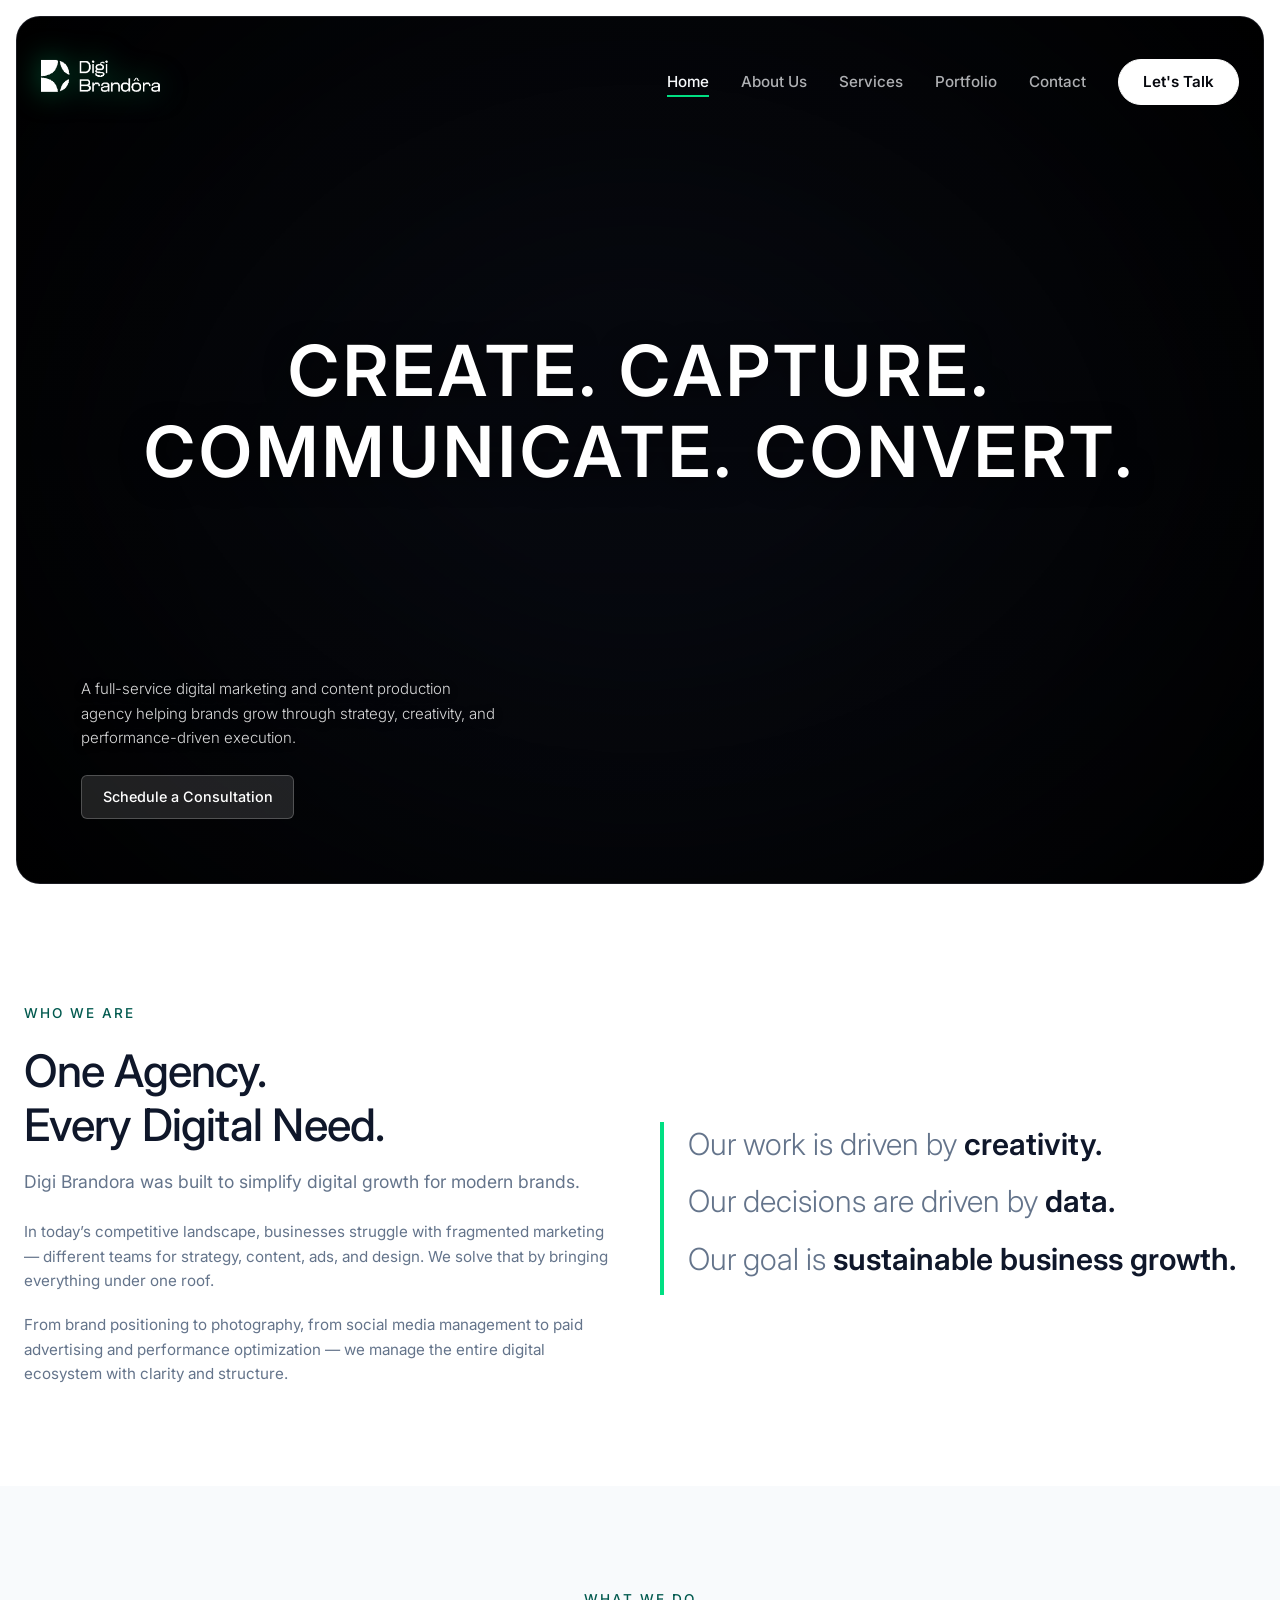
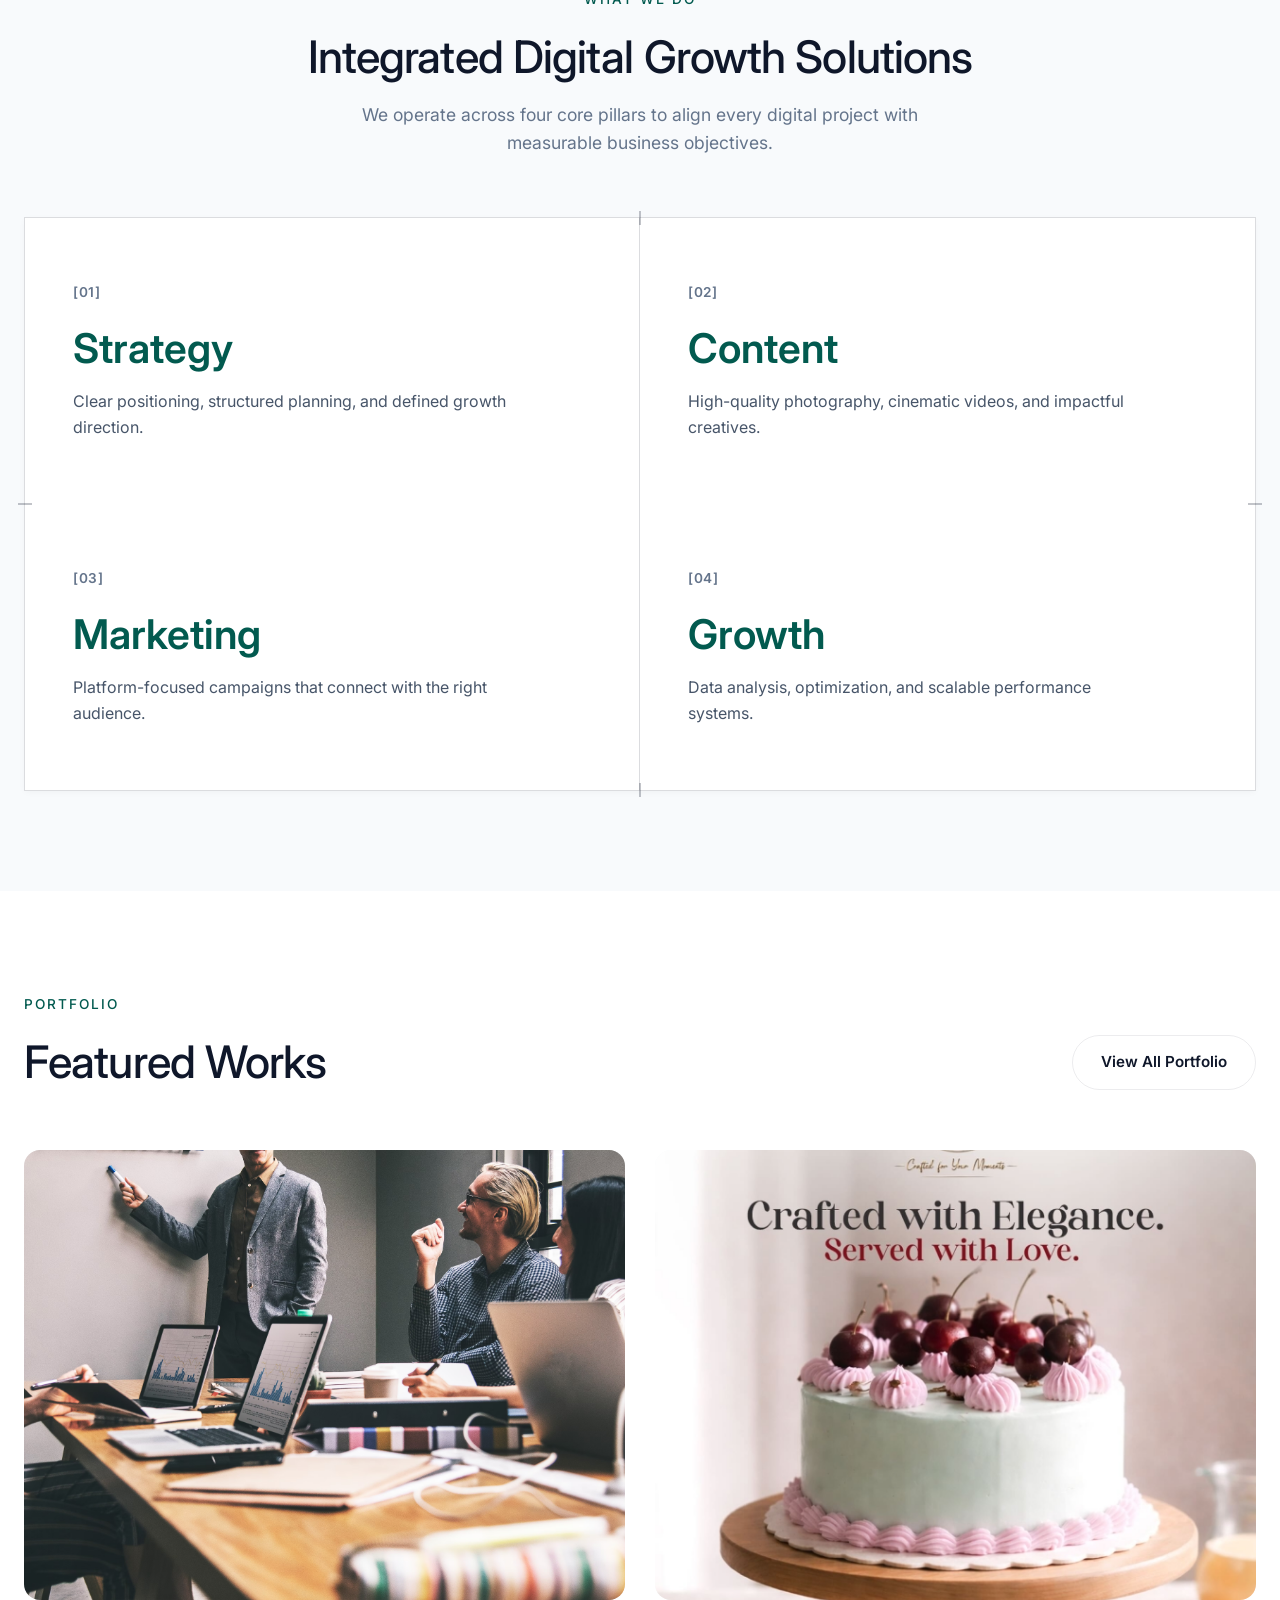
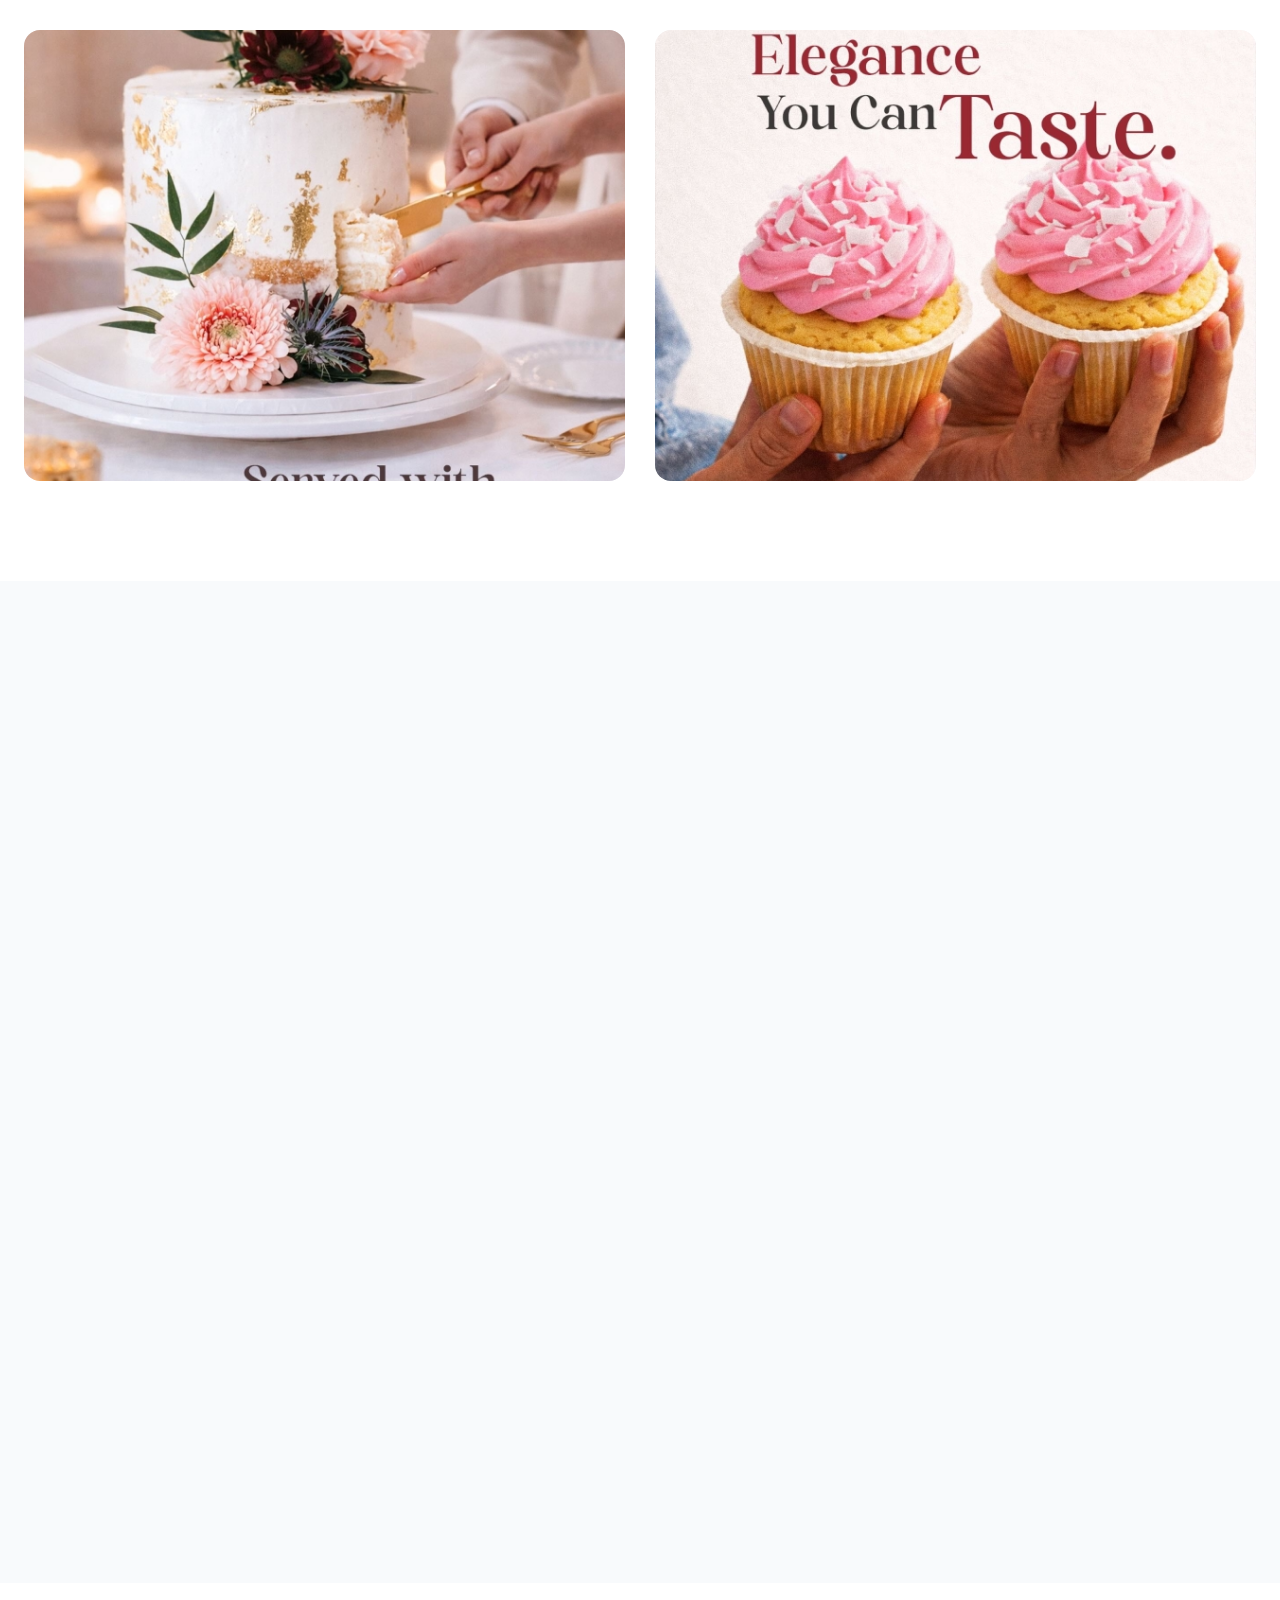
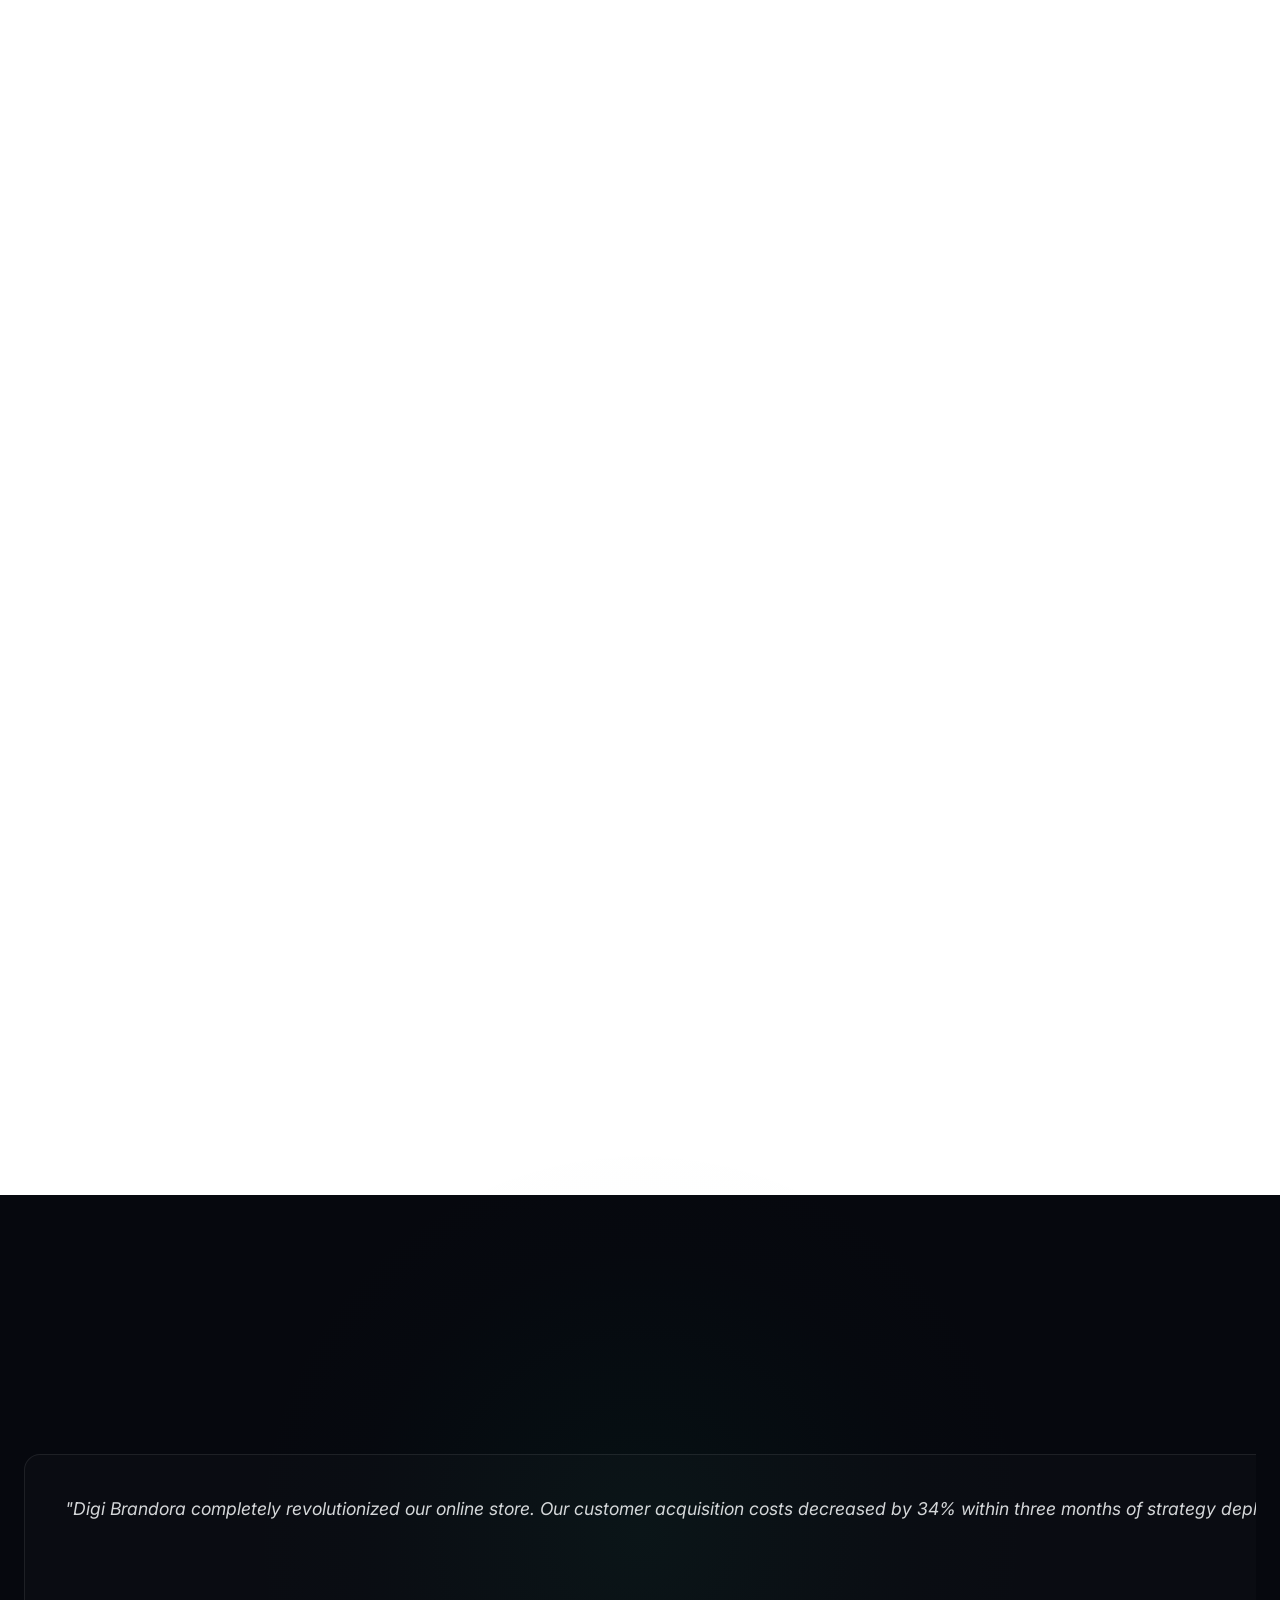
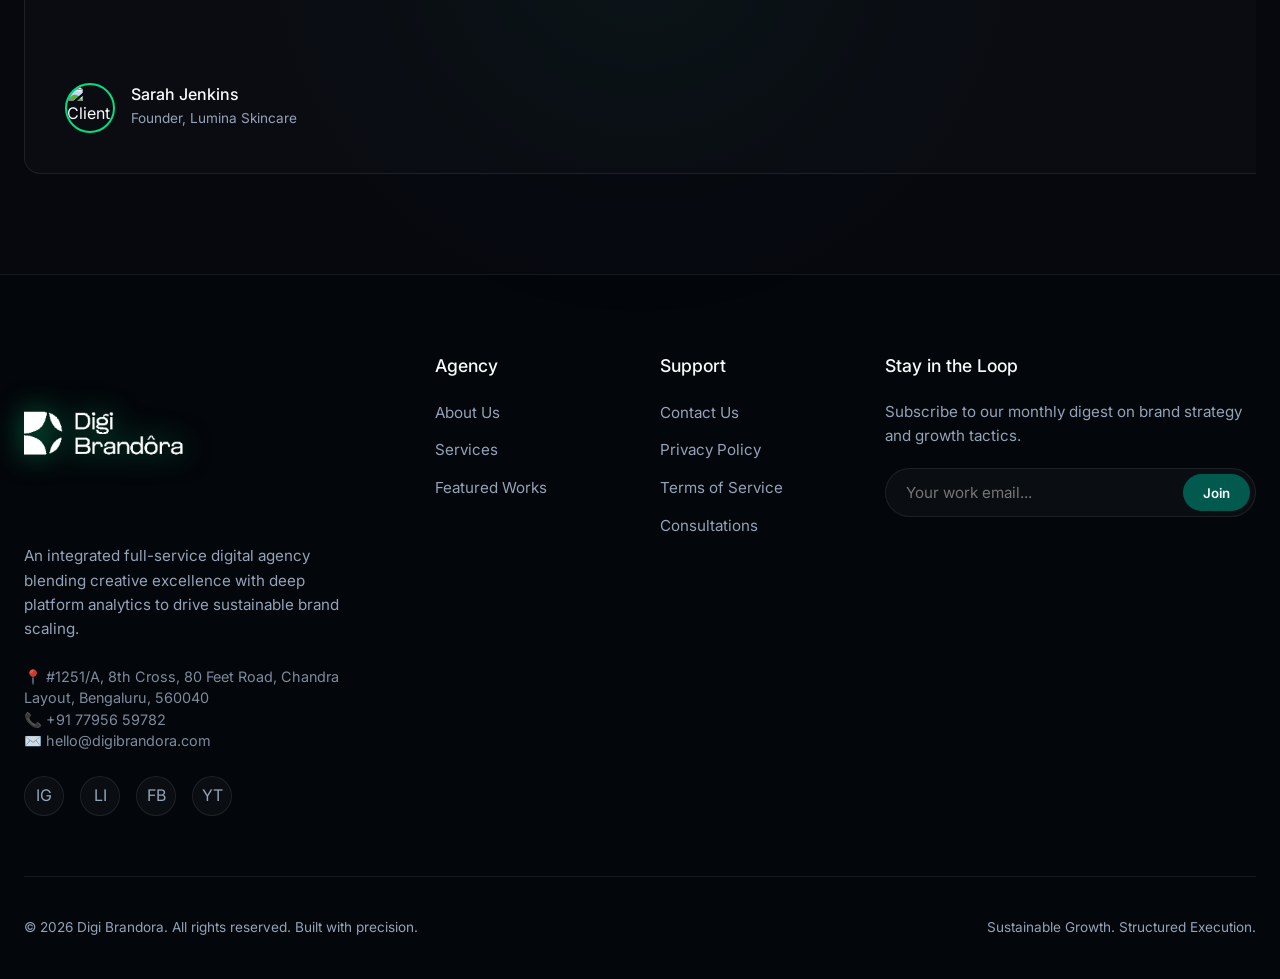
==== commit 37f48884: "fix: rename retrospective image to retrospective.avif, replace unsplash placeholder images with loca" ====
--- a/index.html
+++ b/index.html
@@ -155,7 +155,7 @@
       <div class="portfolio-grid">
         <div class="portfolio-item reveal-left">
           <div class="portfolio-img-wrapper">
-            <img src="https://images.unsplash.com/photo-1581291518633-83b4ebd1d83e?auto=format&fit=crop&q=80&w=800" alt="Brand Identity & Design Sketch" class="portfolio-img">
+            <img src="Images/retrospective.avif" alt="Brand Identity & Design Sketch" class="portfolio-img">
           </div>
           <div class="portfolio-info">
             <span class="portfolio-category">Brand Strategy</span>
@@ -165,7 +165,7 @@
 
         <div class="portfolio-item reveal-right">
           <div class="portfolio-img-wrapper">
-            <img src="https://images.unsplash.com/photo-1542744094-3a31f103e35f?auto=format&fit=crop&q=80&w=800" alt="Content Production Shoot" class="portfolio-img">
+            <img src="Images/portfolio-page-images/frame-2.avif" alt="Content Production Shoot" class="portfolio-img">
           </div>
           <div class="portfolio-info">
             <span class="portfolio-category">Visual Production</span>
@@ -175,7 +175,7 @@
 
         <div class="portfolio-item reveal-left delay-100">
           <div class="portfolio-img-wrapper">
-            <img src="https://images.unsplash.com/photo-1551434678-e076c223a692?auto=format&fit=crop&q=80&w=800" alt="Social Media Creative Shoot" class="portfolio-img">
+            <img src="Images/portfolio-page-images/frame-3.avif" alt="Social Media Creative Shoot" class="portfolio-img">
           </div>
           <div class="portfolio-info">
             <span class="portfolio-category">Video Production</span>
@@ -185,7 +185,7 @@
 
         <div class="portfolio-item reveal-right delay-100">
           <div class="portfolio-img-wrapper">
-            <img src="https://images.unsplash.com/photo-1460925895917-afdab827c52f?auto=format&fit=crop&q=80&w=800" alt="Performance Advertising Campaign" class="portfolio-img">
+            <img src="Images/portfolio-page-images/frame-4.avif" alt="Performance Advertising Campaign" class="portfolio-img">
           </div>
           <div class="portfolio-info">
             <span class="portfolio-category">Growth & Ads</span>
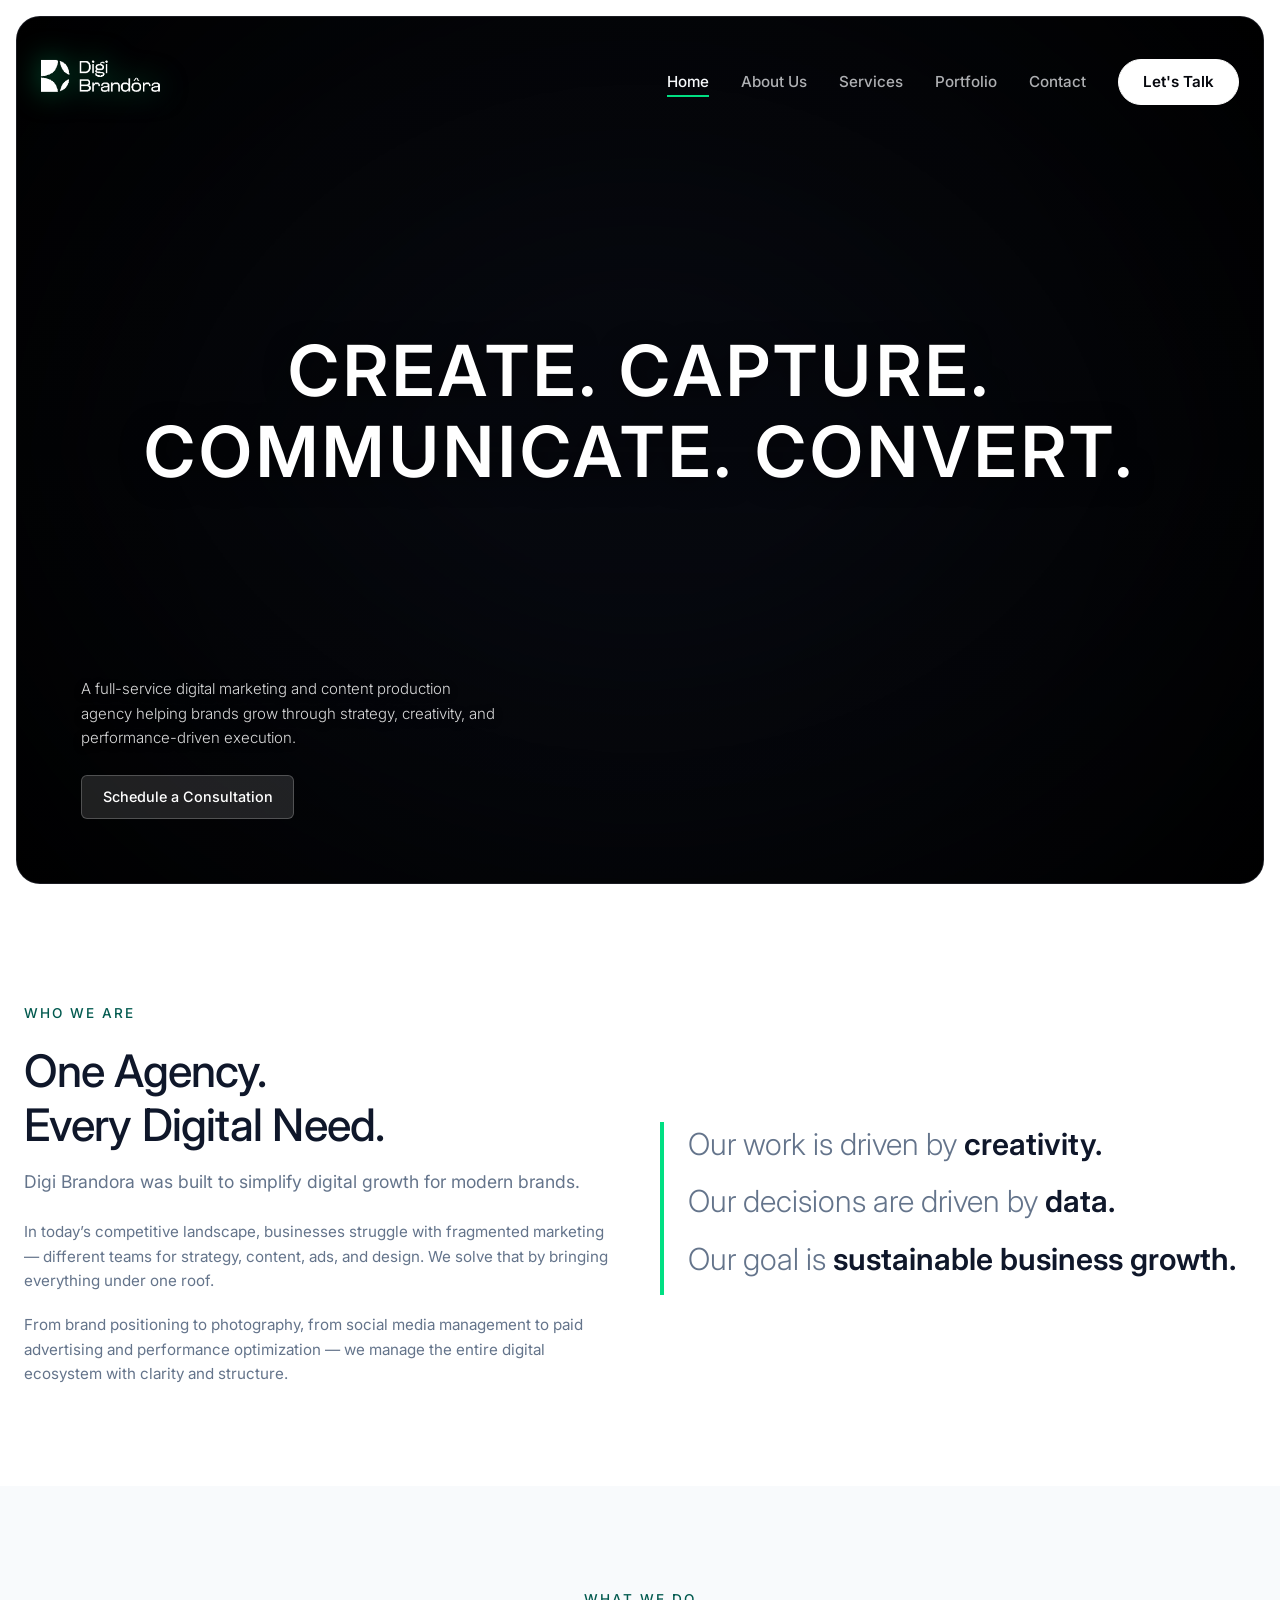
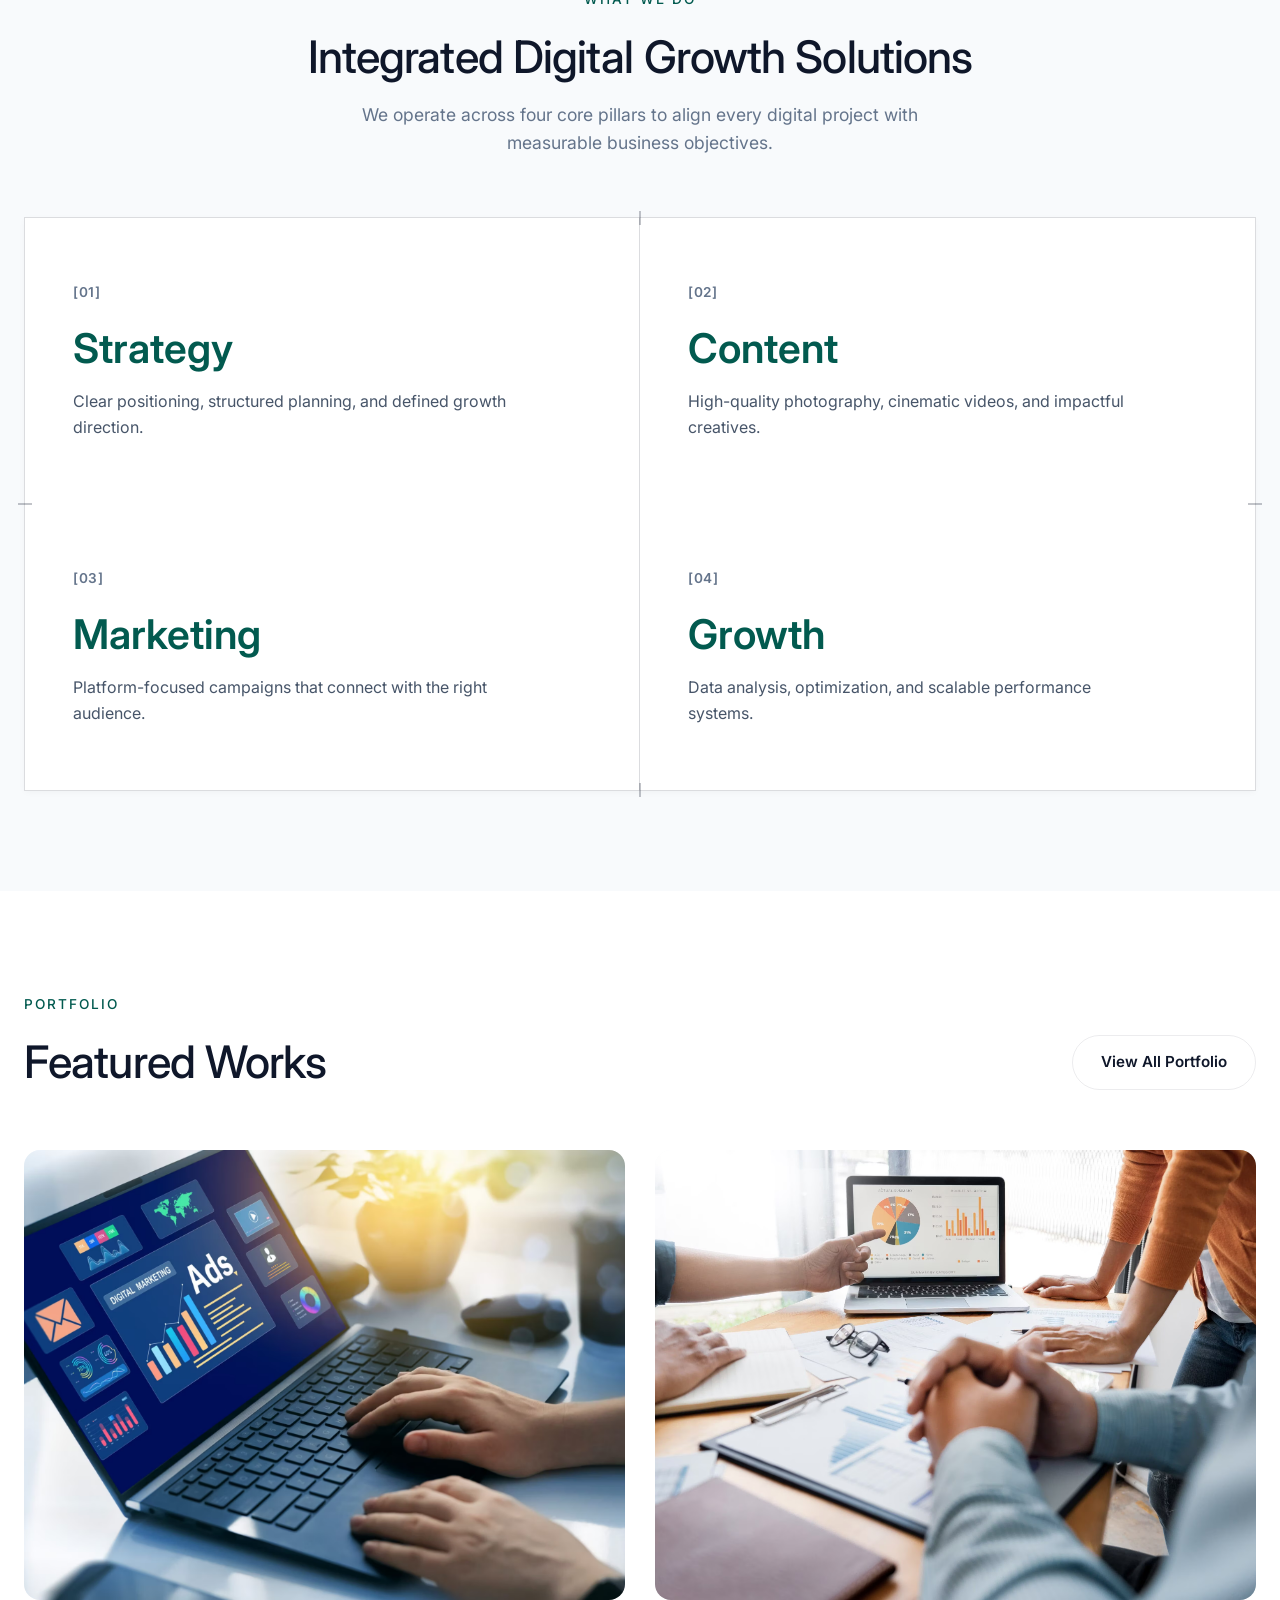
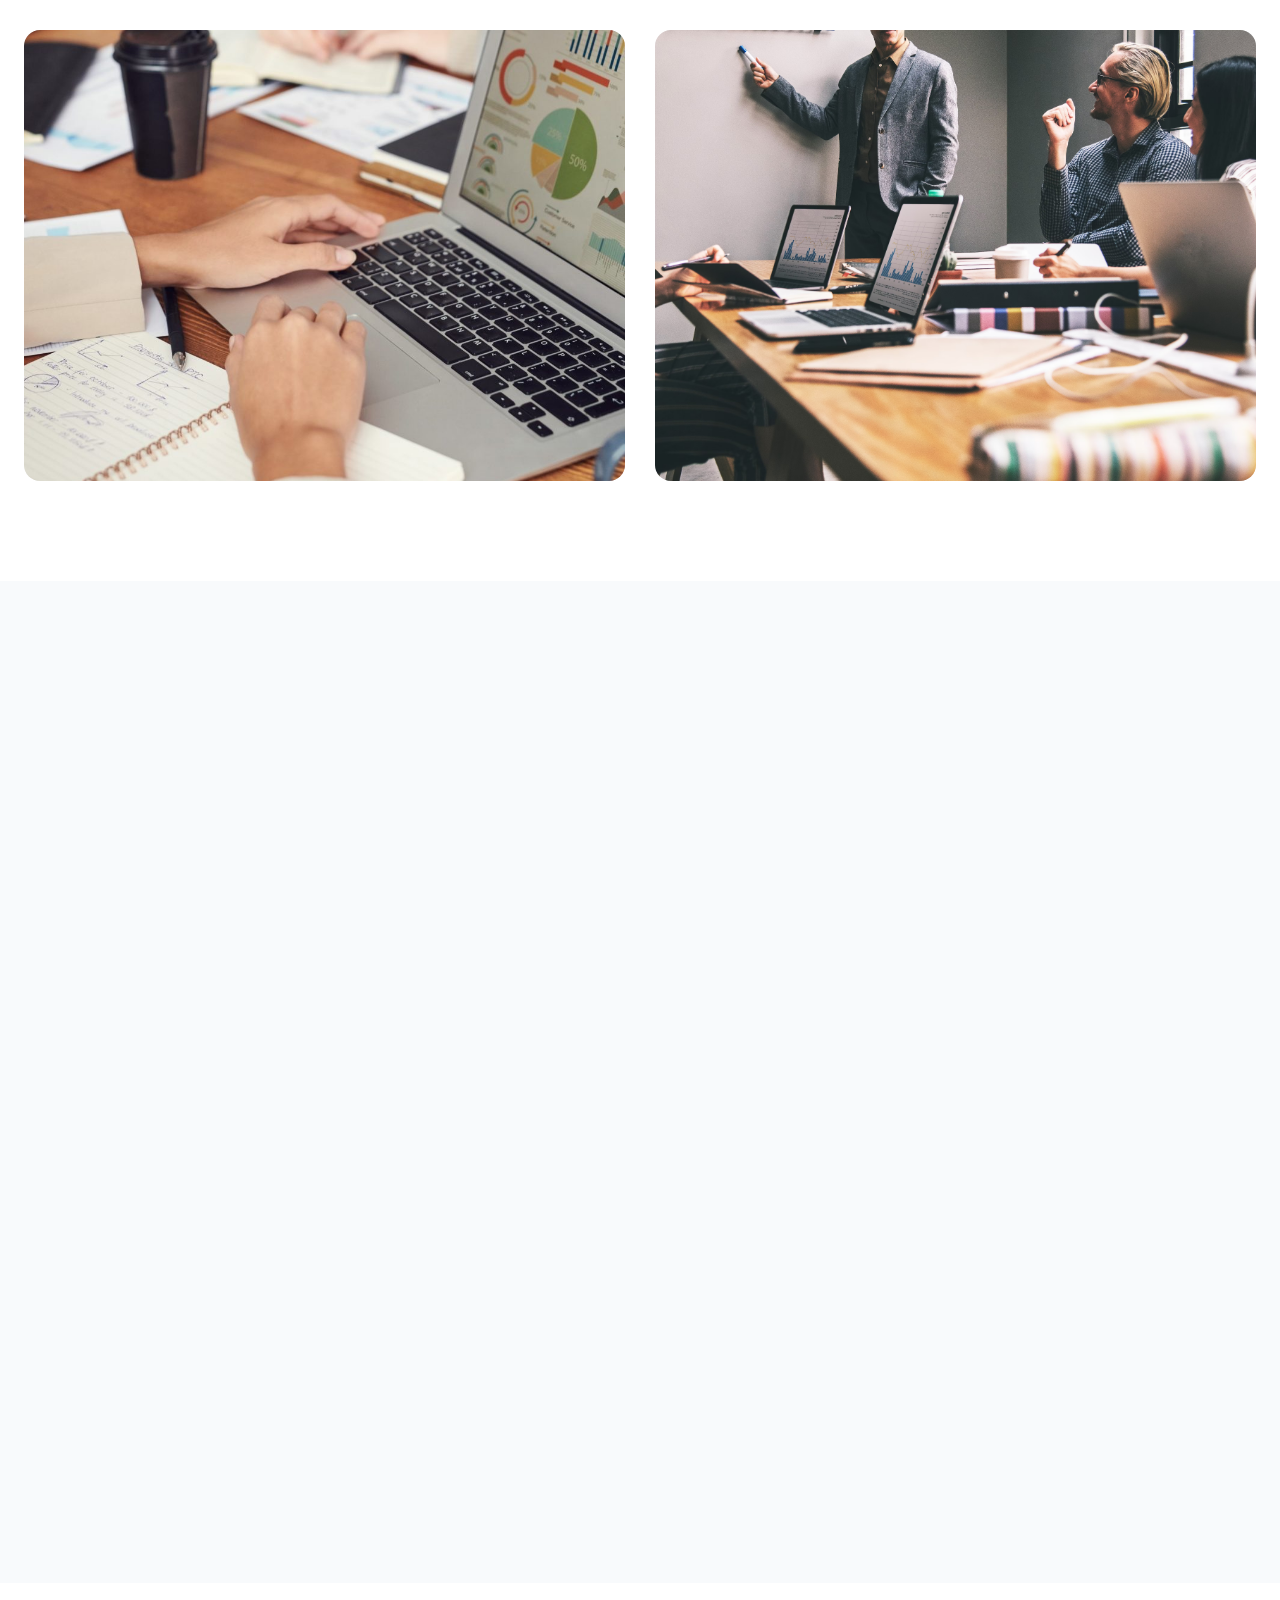
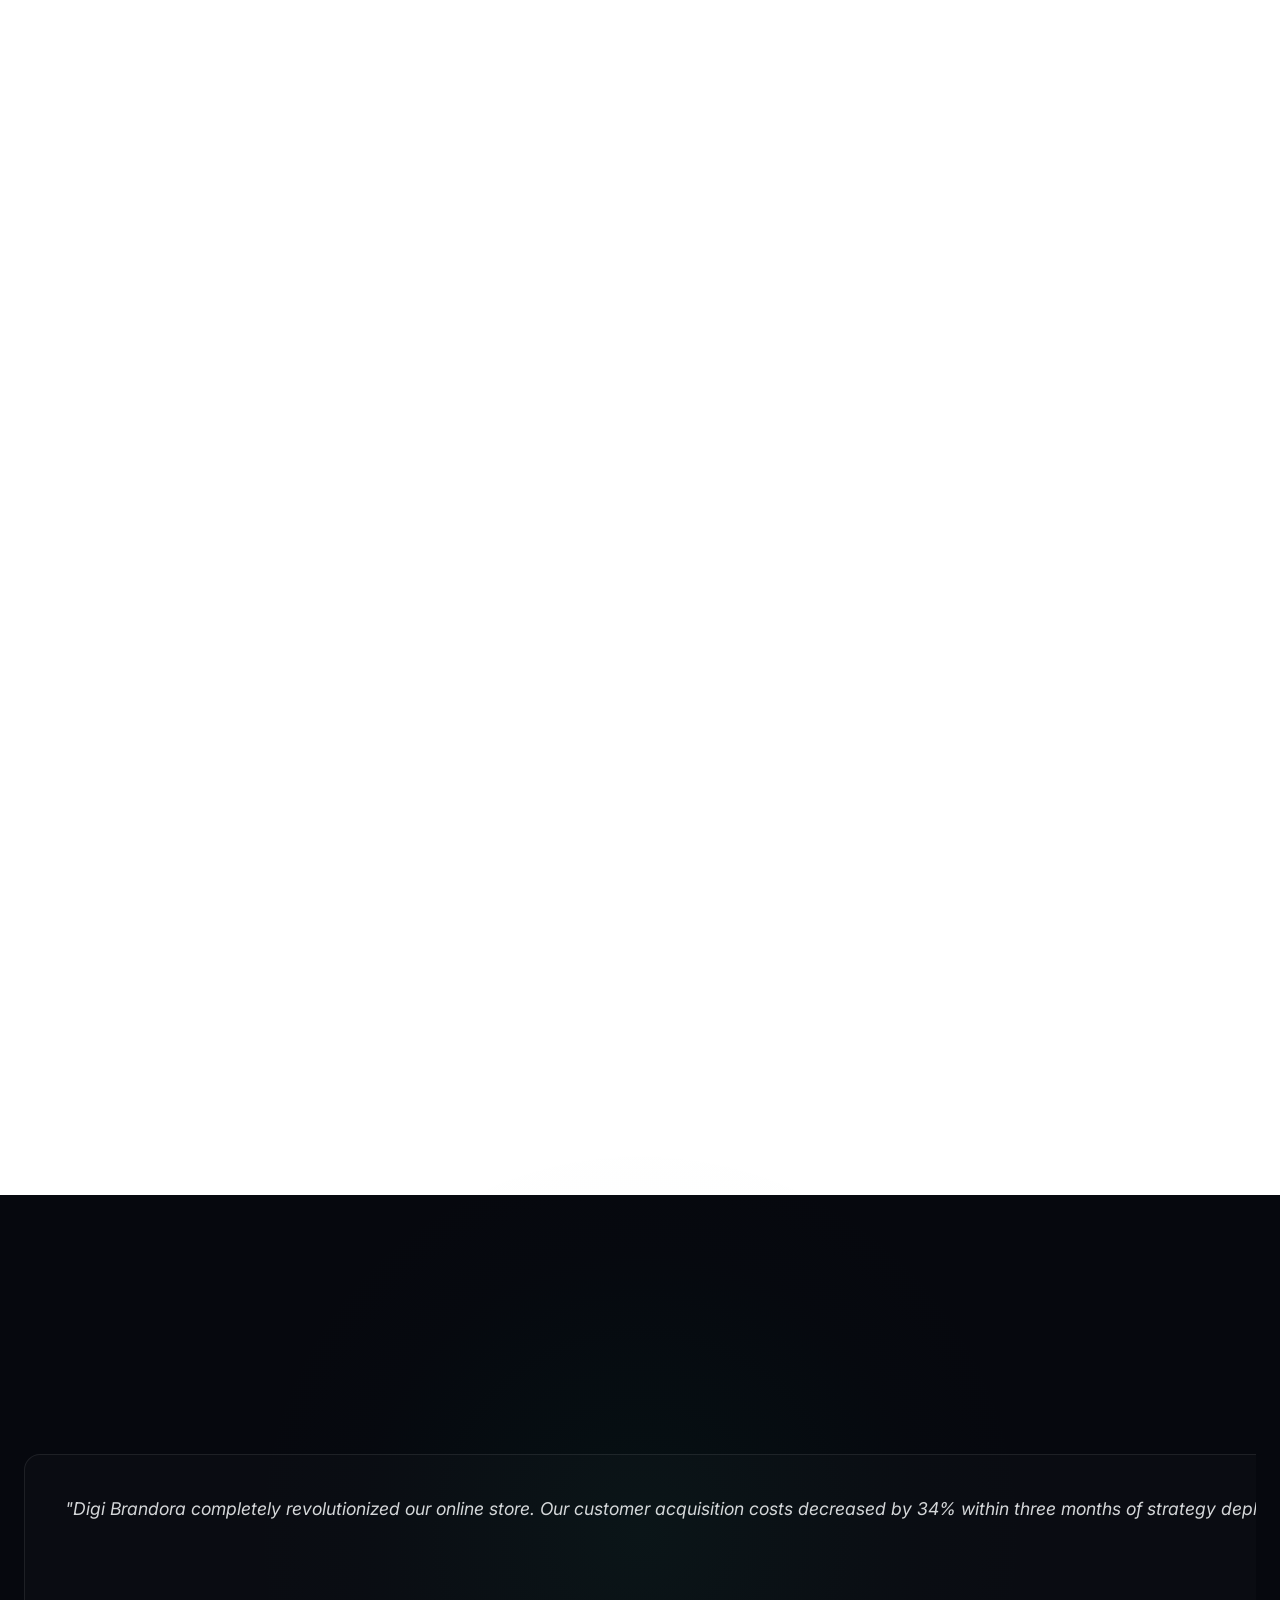
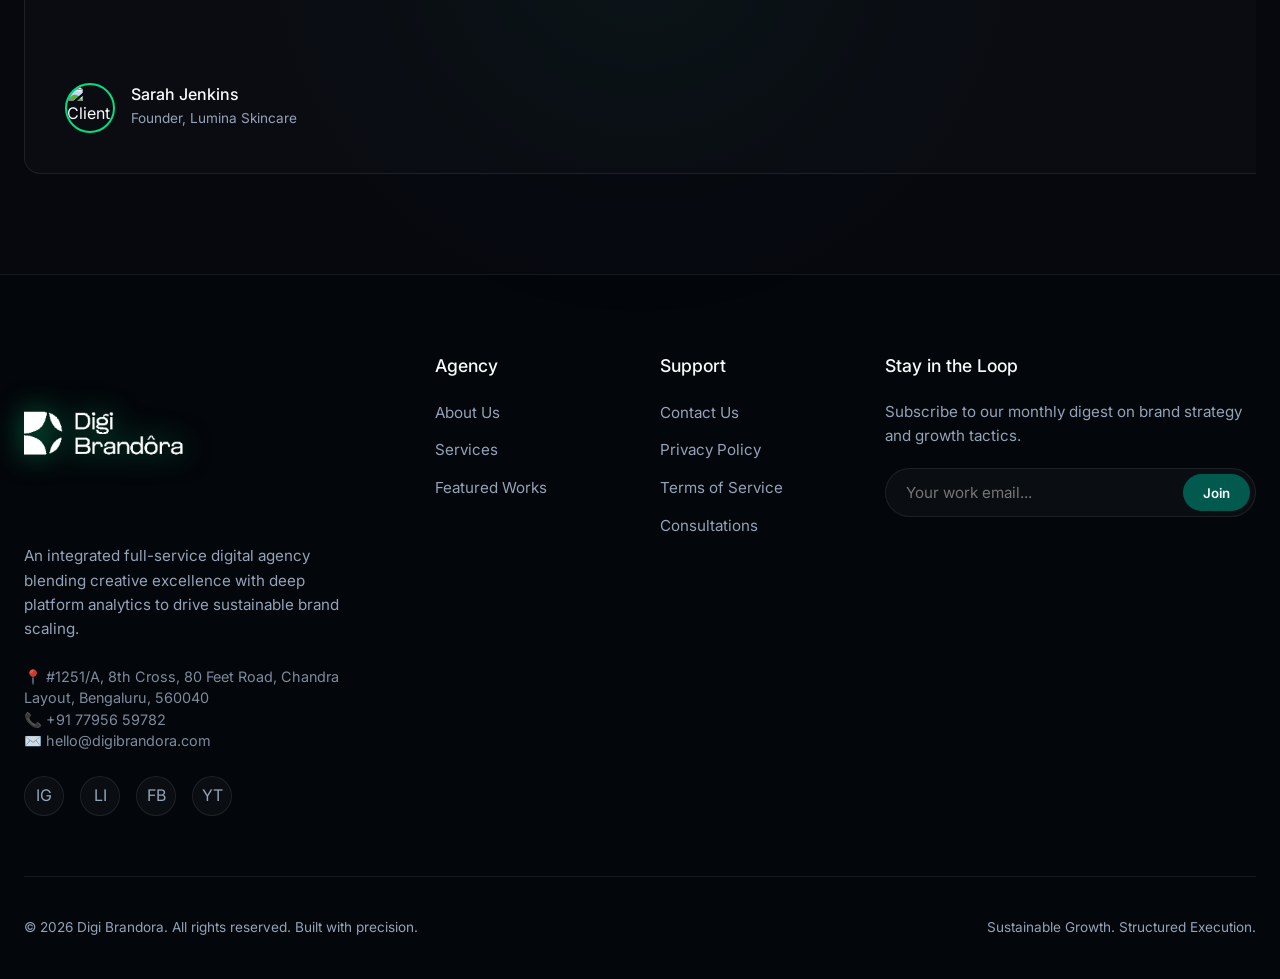
==== commit 0d995feb: "style: update homepage portfolio grid images using local files in portfolio-images" ====
--- a/index.html
+++ b/index.html
@@ -155,7 +155,7 @@
       <div class="portfolio-grid">
         <div class="portfolio-item reveal-left">
           <div class="portfolio-img-wrapper">
-            <img src="Images/retrospective.avif" alt="Brand Identity & Design Sketch" class="portfolio-img">
+            <img src="Images/portfolio-images/portfolio1.avif" alt="Brand Identity & Design Sketch" class="portfolio-img">
           </div>
           <div class="portfolio-info">
             <span class="portfolio-category">Brand Strategy</span>
@@ -165,7 +165,7 @@
 
         <div class="portfolio-item reveal-right">
           <div class="portfolio-img-wrapper">
-            <img src="Images/portfolio-page-images/frame-2.avif" alt="Content Production Shoot" class="portfolio-img">
+            <img src="Images/portfolio-images/portfolio2.avif" alt="Content Production Shoot" class="portfolio-img">
           </div>
           <div class="portfolio-info">
             <span class="portfolio-category">Visual Production</span>
@@ -175,7 +175,7 @@
 
         <div class="portfolio-item reveal-left delay-100">
           <div class="portfolio-img-wrapper">
-            <img src="Images/portfolio-page-images/frame-3.avif" alt="Social Media Creative Shoot" class="portfolio-img">
+            <img src="Images/portfolio-images/portfolio3.avif" alt="Social Media Creative Shoot" class="portfolio-img">
           </div>
           <div class="portfolio-info">
             <span class="portfolio-category">Video Production</span>
@@ -185,7 +185,7 @@
 
         <div class="portfolio-item reveal-right delay-100">
           <div class="portfolio-img-wrapper">
-            <img src="Images/portfolio-page-images/frame-4.avif" alt="Performance Advertising Campaign" class="portfolio-img">
+            <img src="Images/portfolio-images/portfolio4.avif" alt="Performance Advertising Campaign" class="portfolio-img">
           </div>
           <div class="portfolio-info">
             <span class="portfolio-category">Growth & Ads</span>
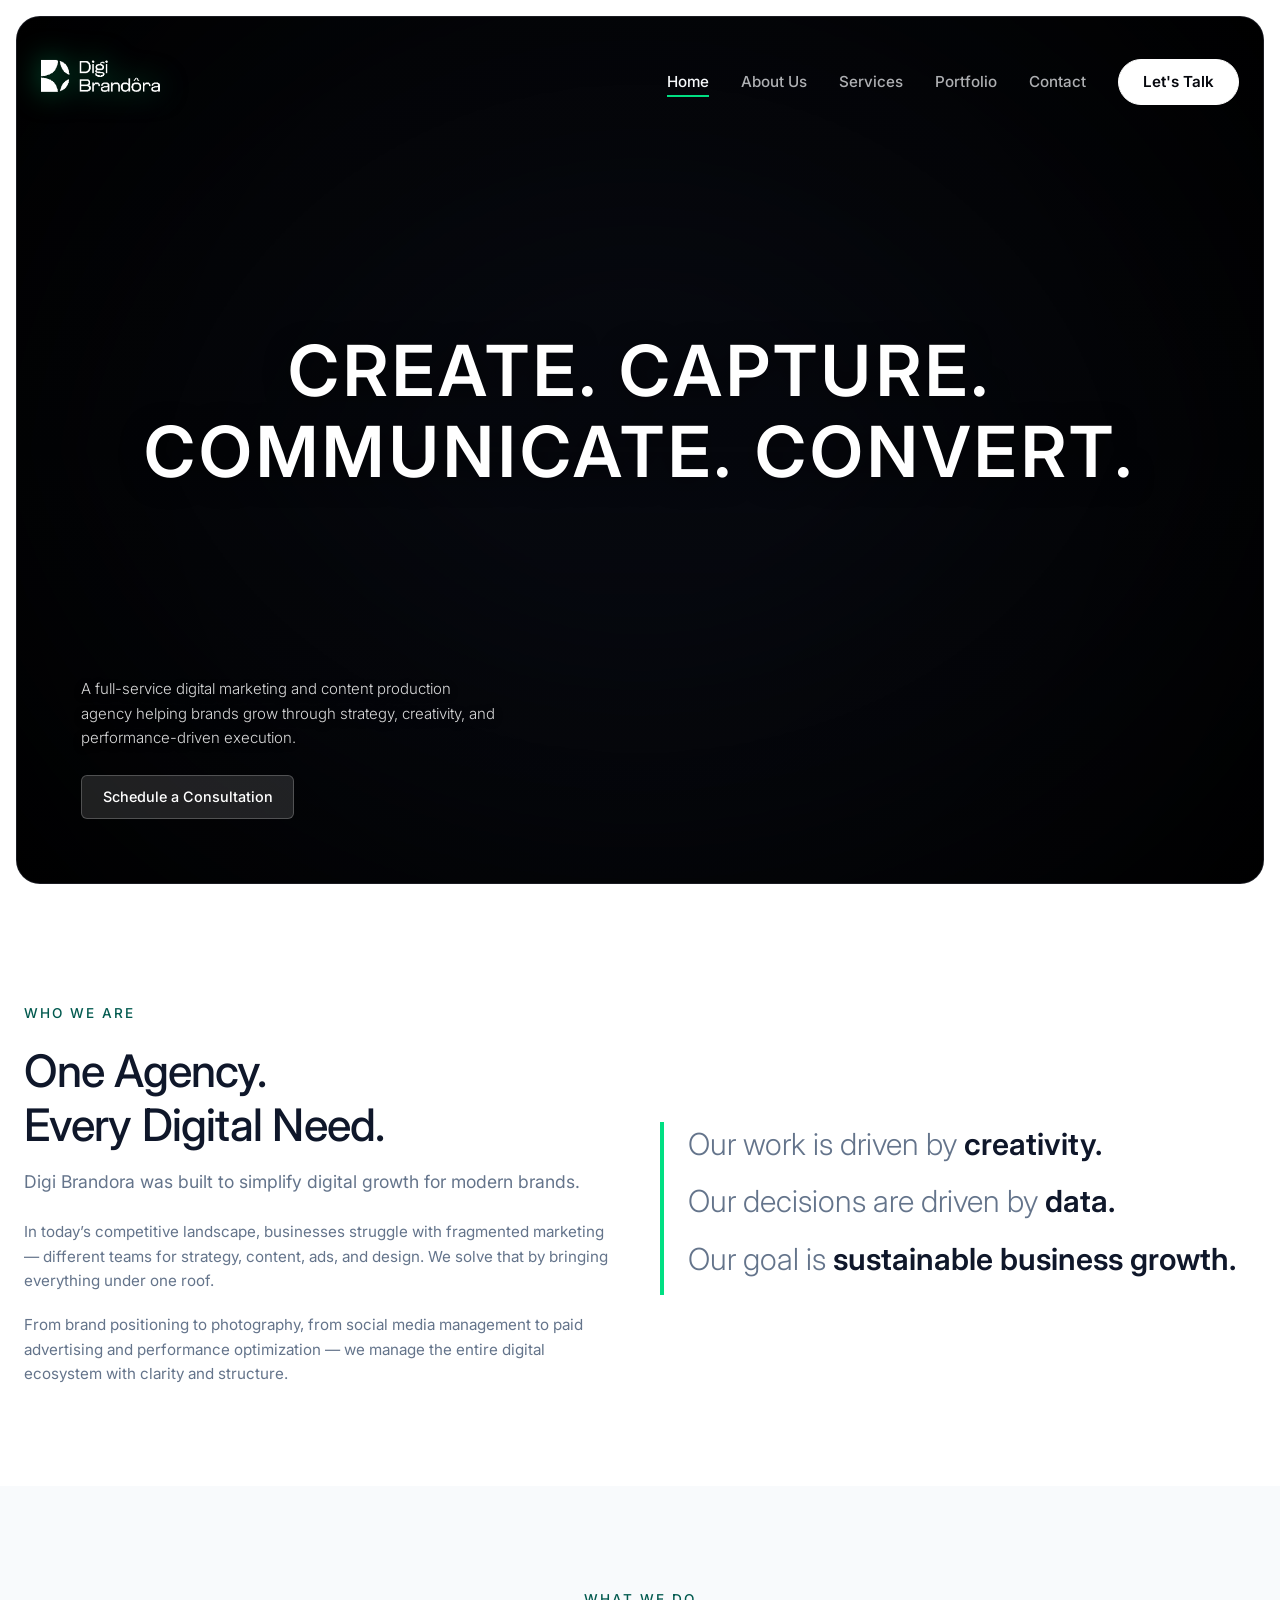
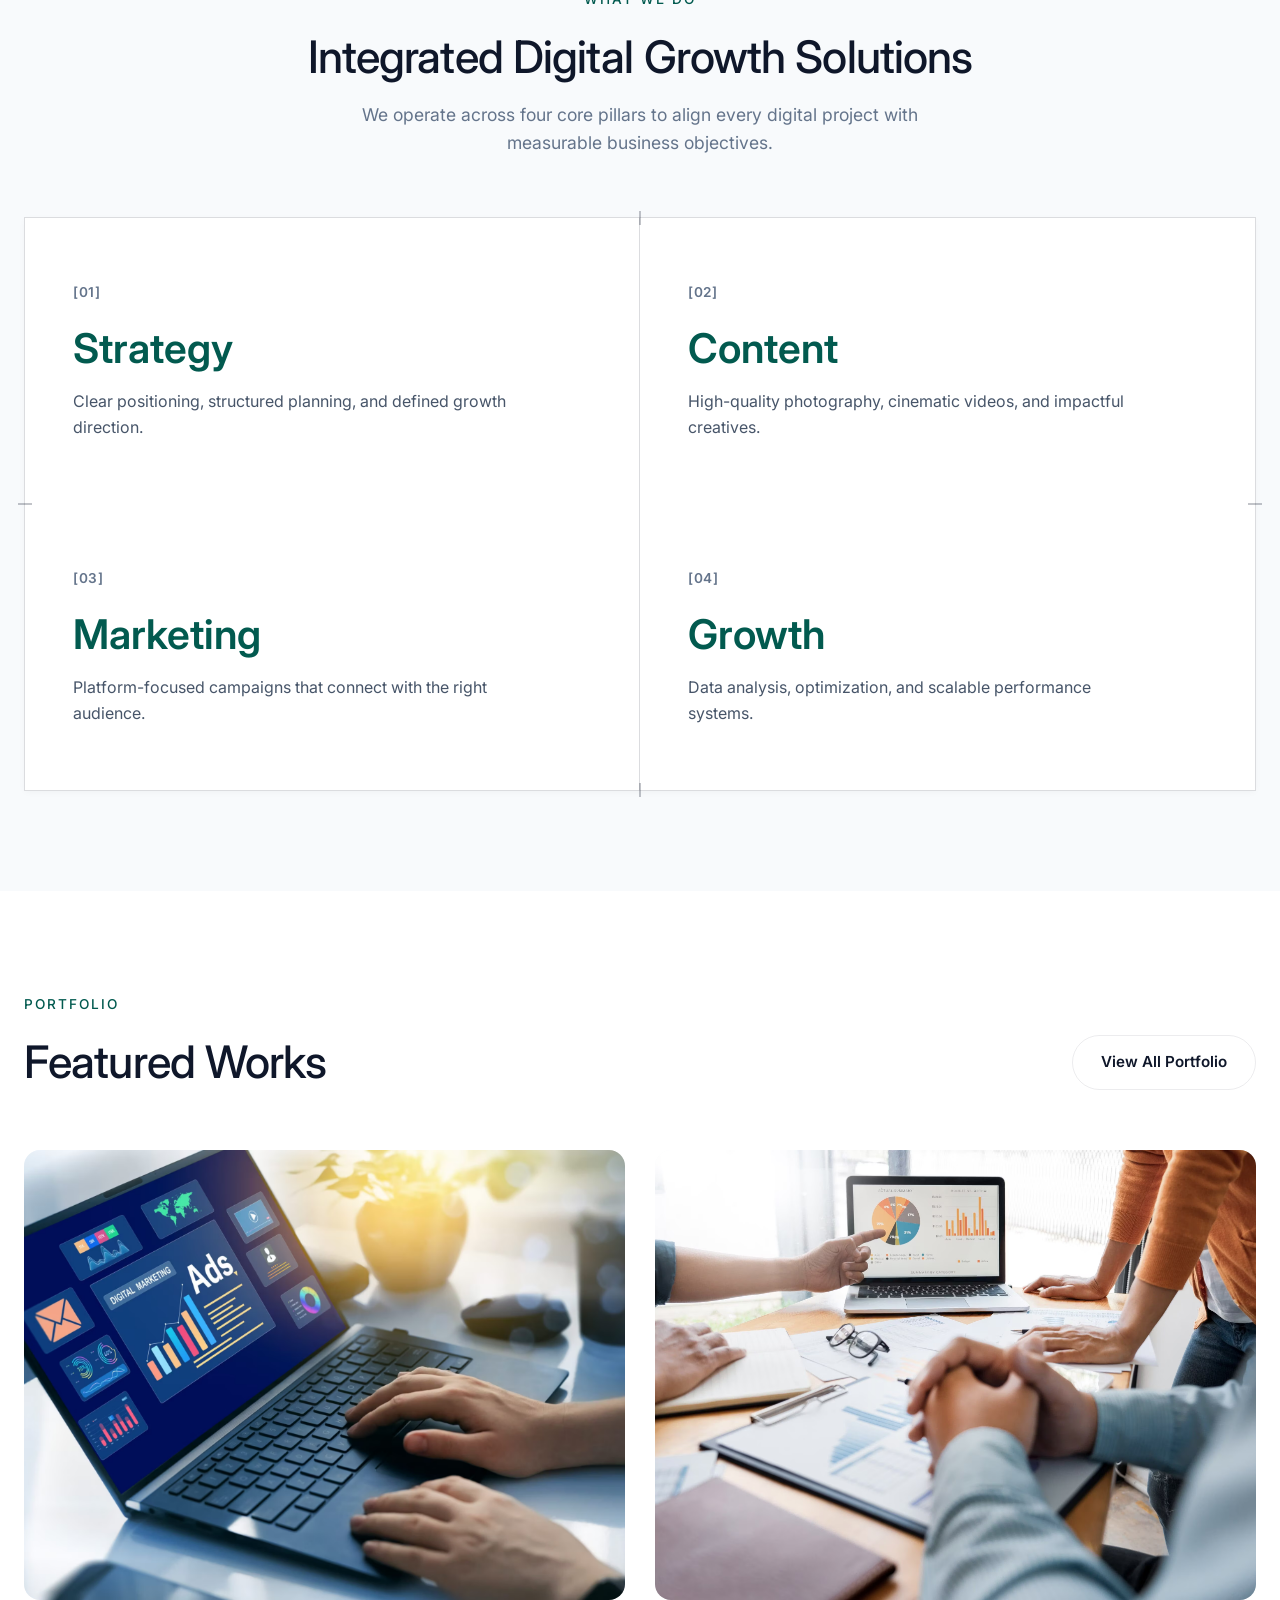
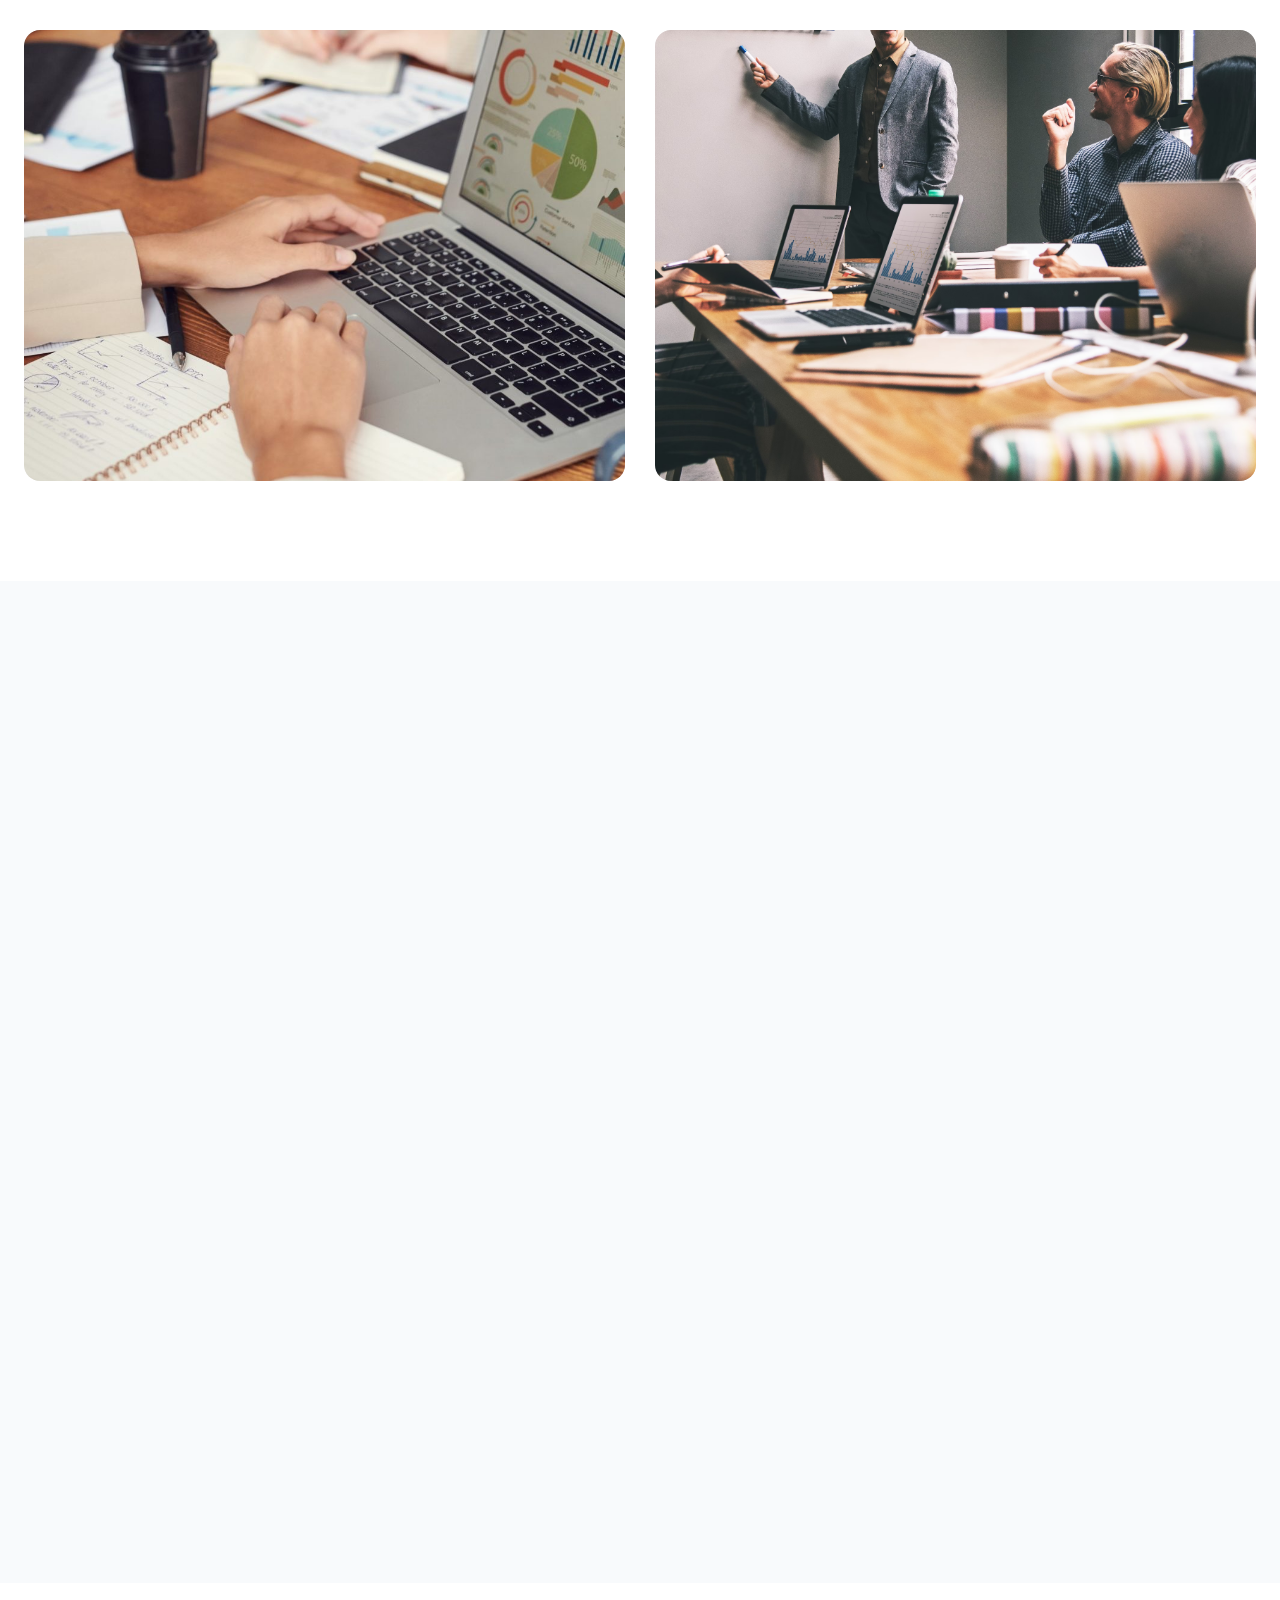
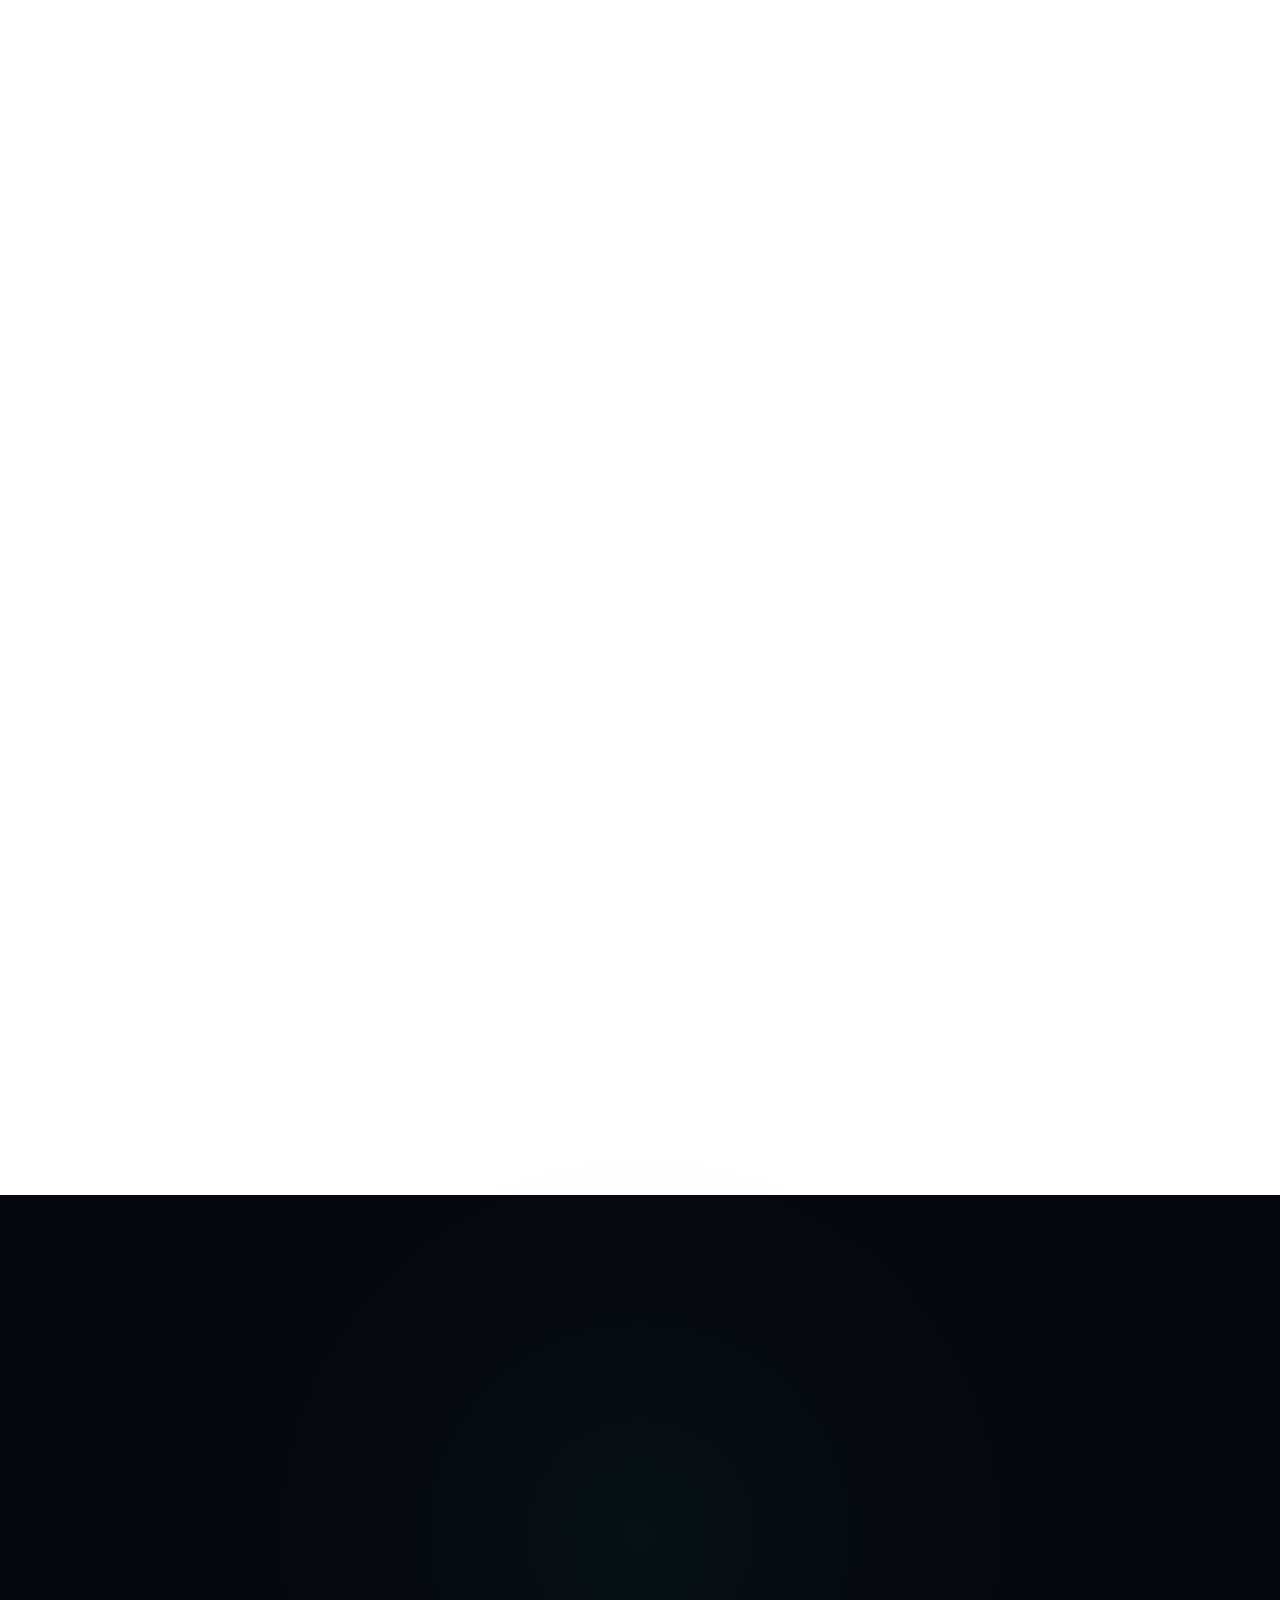
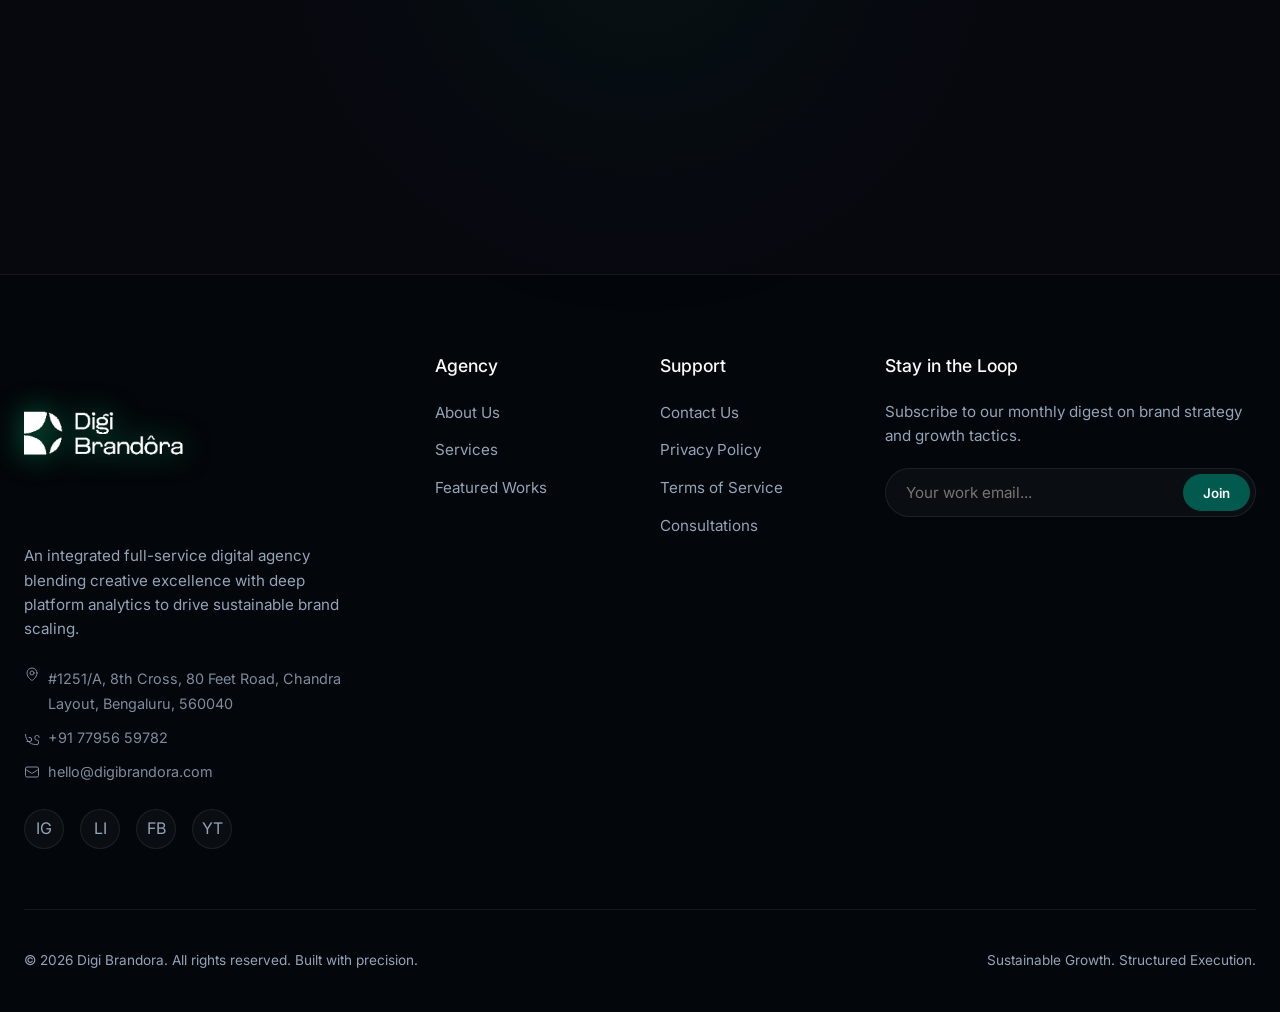
==== commit db3fe20f: "refactor: replace all contact and footer emojis with Heroicons SVG paths" ====
--- a/index.html
+++ b/index.html
@@ -425,10 +425,19 @@
           <p>
             An integrated full-service digital agency blending creative excellence with deep platform analytics to drive sustainable brand scaling.
           </p>
-          <p style="margin-top: 15px; font-size: 0.9rem; opacity: 0.85; line-height: 1.5;">
-            📍 #1251/A, 8th Cross, 80 Feet Road, Chandra Layout, Bengaluru, 560040<br>
-            📞 <a href="tel:7795659782" style="color: inherit;">+91 77956 59782</a><br>
-            ✉️ <a href="mailto:hello@digibrandora.com" style="color: inherit;">hello@digibrandora.com</a>
+                    <p style="margin-top: 15px; font-size: 0.9rem; opacity: 0.85; line-height: 1.8; display: flex; flex-direction: column; gap: 8px;">
+            <span style="display: flex; align-items: flex-start; gap: 8px;">
+              <svg xmlns="http://www.w3.org/2000/svg" fill="none" viewBox="0 0 24 24" stroke-width="1.5" stroke="currentColor" style="width: 16px; height: 16px; flex-shrink: 0;"><path stroke-linecap="round" stroke-linejoin="round" d="M15 10.5a3 3 0 1 1-6 0 3 3 0 0 1 6 0Z" /><path stroke-linecap="round" stroke-linejoin="round" d="M19.5 10.5c0 7.142-7.5 11.25-7.5 11.25S4.5 17.642 4.5 10.5a7.5 7.5 0 1 1 15 0Z" /></svg>
+              <span>#1251/A, 8th Cross, 80 Feet Road, Chandra Layout, Bengaluru, 560040</span>
+            </span>
+            <span style="display: flex; align-items: center; gap: 8px;">
+              <svg xmlns="http://www.w3.org/2000/svg" fill="none" viewBox="0 0 24 24" stroke-width="1.5" stroke="currentColor" style="width: 16px; height: 16px; flex-shrink: 0;"><path stroke-linecap="round" stroke-linejoin="round" d="M2.25 6.75c0 8.284 6.716 15 15 15h2.25a2.25 2.25 0 0 0 2.25-2.25v-2.25a2.25 2.25 0 0 0-2.25-2.25H18.75a2.25 2.25 0 0 1-2.25-2.25V10.5a2.25 2.25 0 0 1 2.25-2.25h1.5a2.25 2.25 0 0 1 2.25 2.25v.75m-15 0h1.5a2.25 2.25 0 0 1 2.25 2.25v1.5a2.25 2.25 0 0 1-2.25 2.25H4.5" /></svg>
+              <a href="tel:7795659782" style="color: inherit;">+91 77956 59782</a>
+            </span>
+            <span style="display: flex; align-items: center; gap: 8px;">
+              <svg xmlns="http://www.w3.org/2000/svg" fill="none" viewBox="0 0 24 24" stroke-width="1.5" stroke="currentColor" style="width: 16px; height: 16px; flex-shrink: 0;"><path stroke-linecap="round" stroke-linejoin="round" d="M21.75 6.75v10.5a2.25 2.25 0 0 1-2.25 2.25h-15a2.25 2.25 0 0 1-2.25-2.25V6.75m19.5 0A2.25 2.25 0 0 0 19.5 4.5h-15a2.25 2.25 0 0 0-2.25 2.25m19.5 0v.243a2.25 2.25 0 0 1-1.07 1.916l-7.5 4.615a2.25 2.25 0 0 1-2.36 0L3.32 8.91a2.25 2.25 0 0 1-1.07-1.916V6.75" /></svg>
+              <a href="mailto:hello@digibrandora.com" style="color: inherit;">hello@digibrandora.com</a>
+            </span>
           </p>
                     <div class="social-links">
             <a href="https://www.instagram.com/digi_brandora?igsh=MTI4Nm9yNnhmbGdydQ%3D%3D&utm_source=qr" class="social-link" aria-label="Instagram" target="_blank">IG</a>
--- a/styles.css
+++ b/styles.css
@@ -3466,3 +3466,10 @@
 
 
 
+
+/* SVG icons scaling for contact-method-icon */
+.contact-method-icon svg {
+  width: 24px;
+  height: 24px;
+  stroke: currentColor;
+}
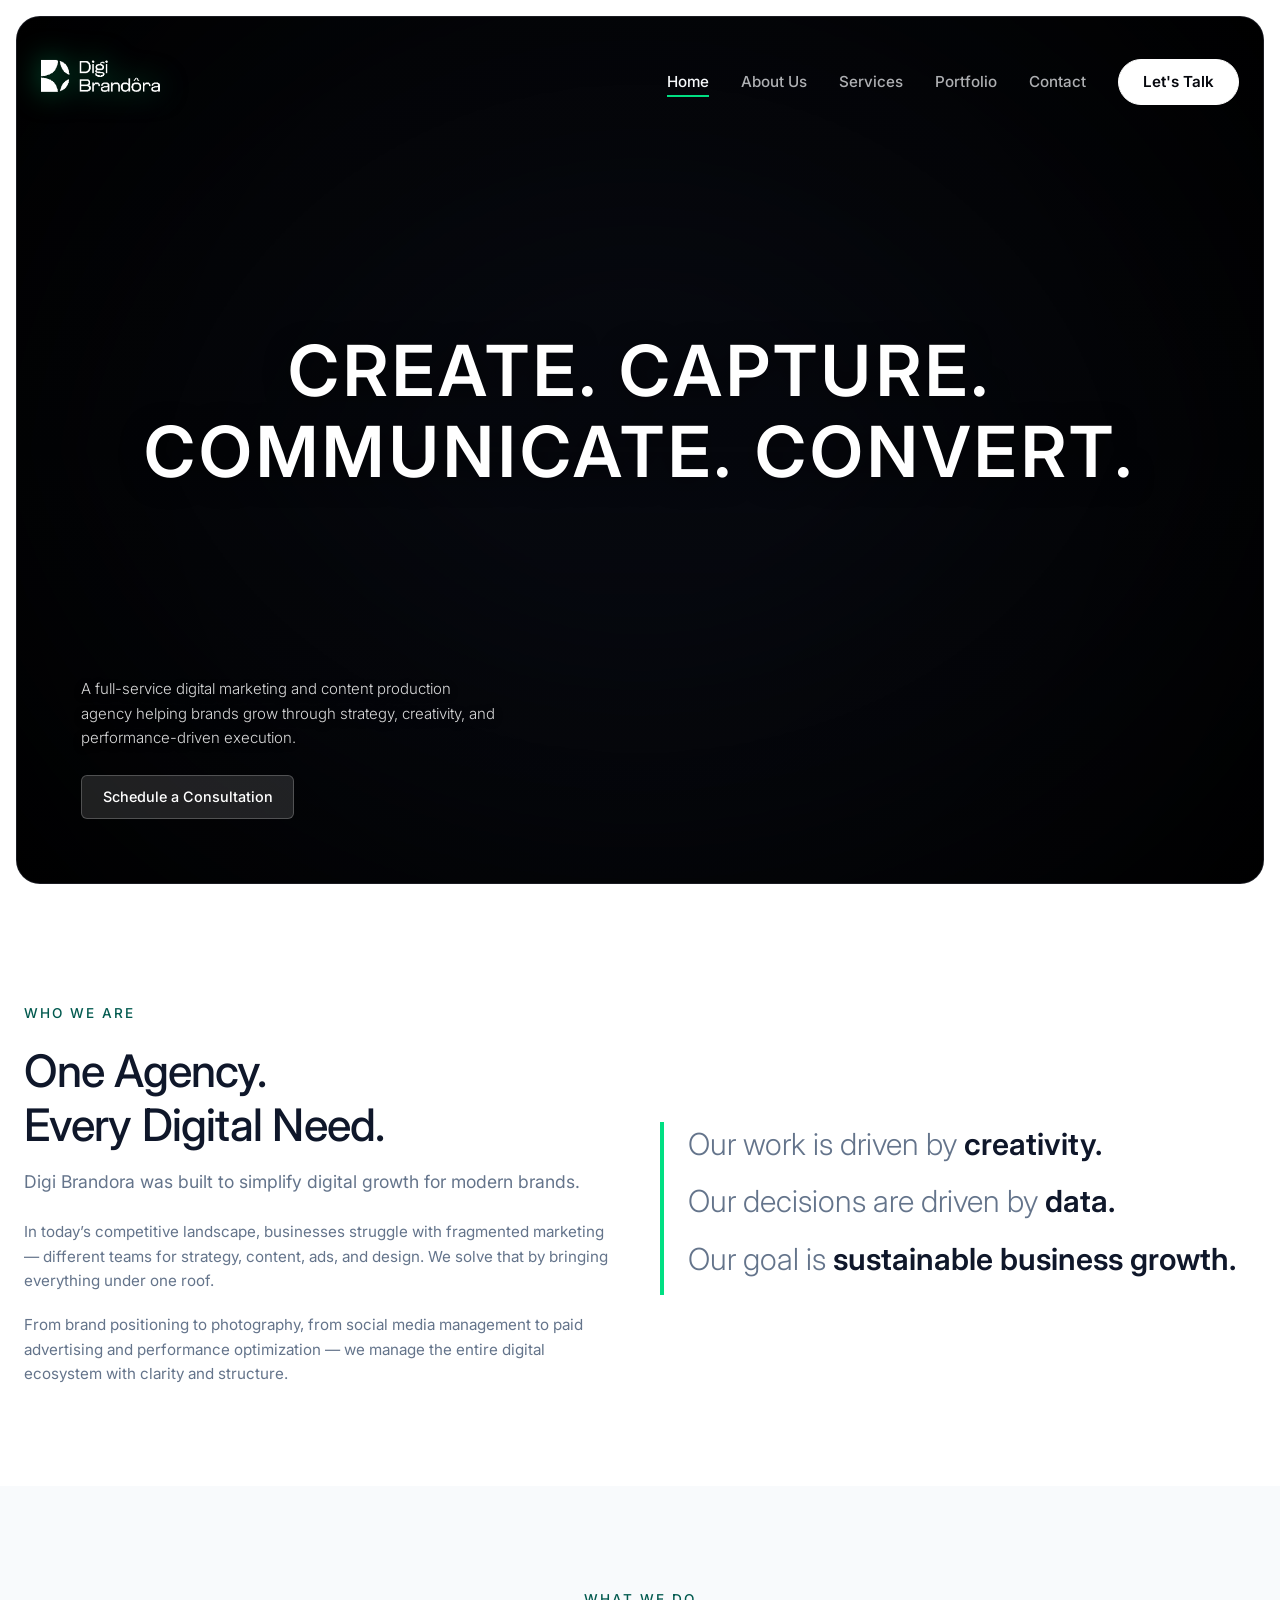
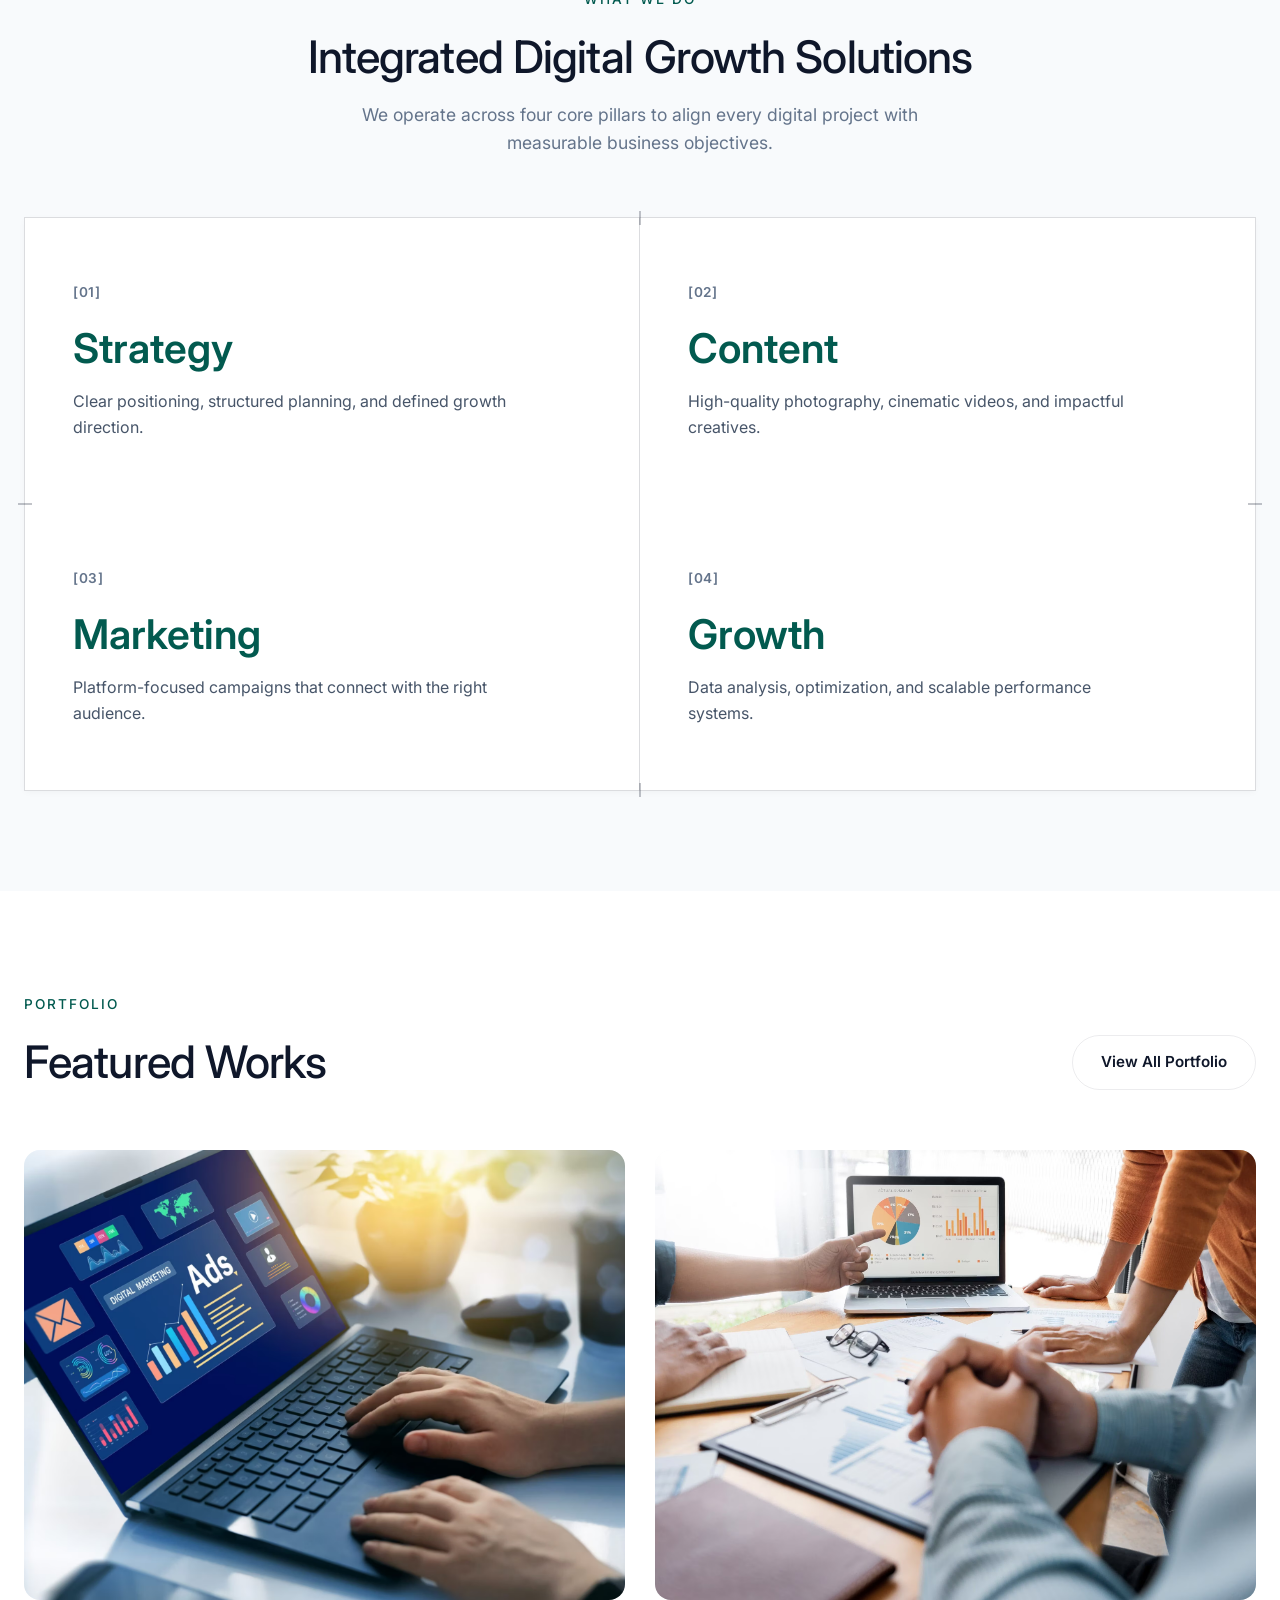
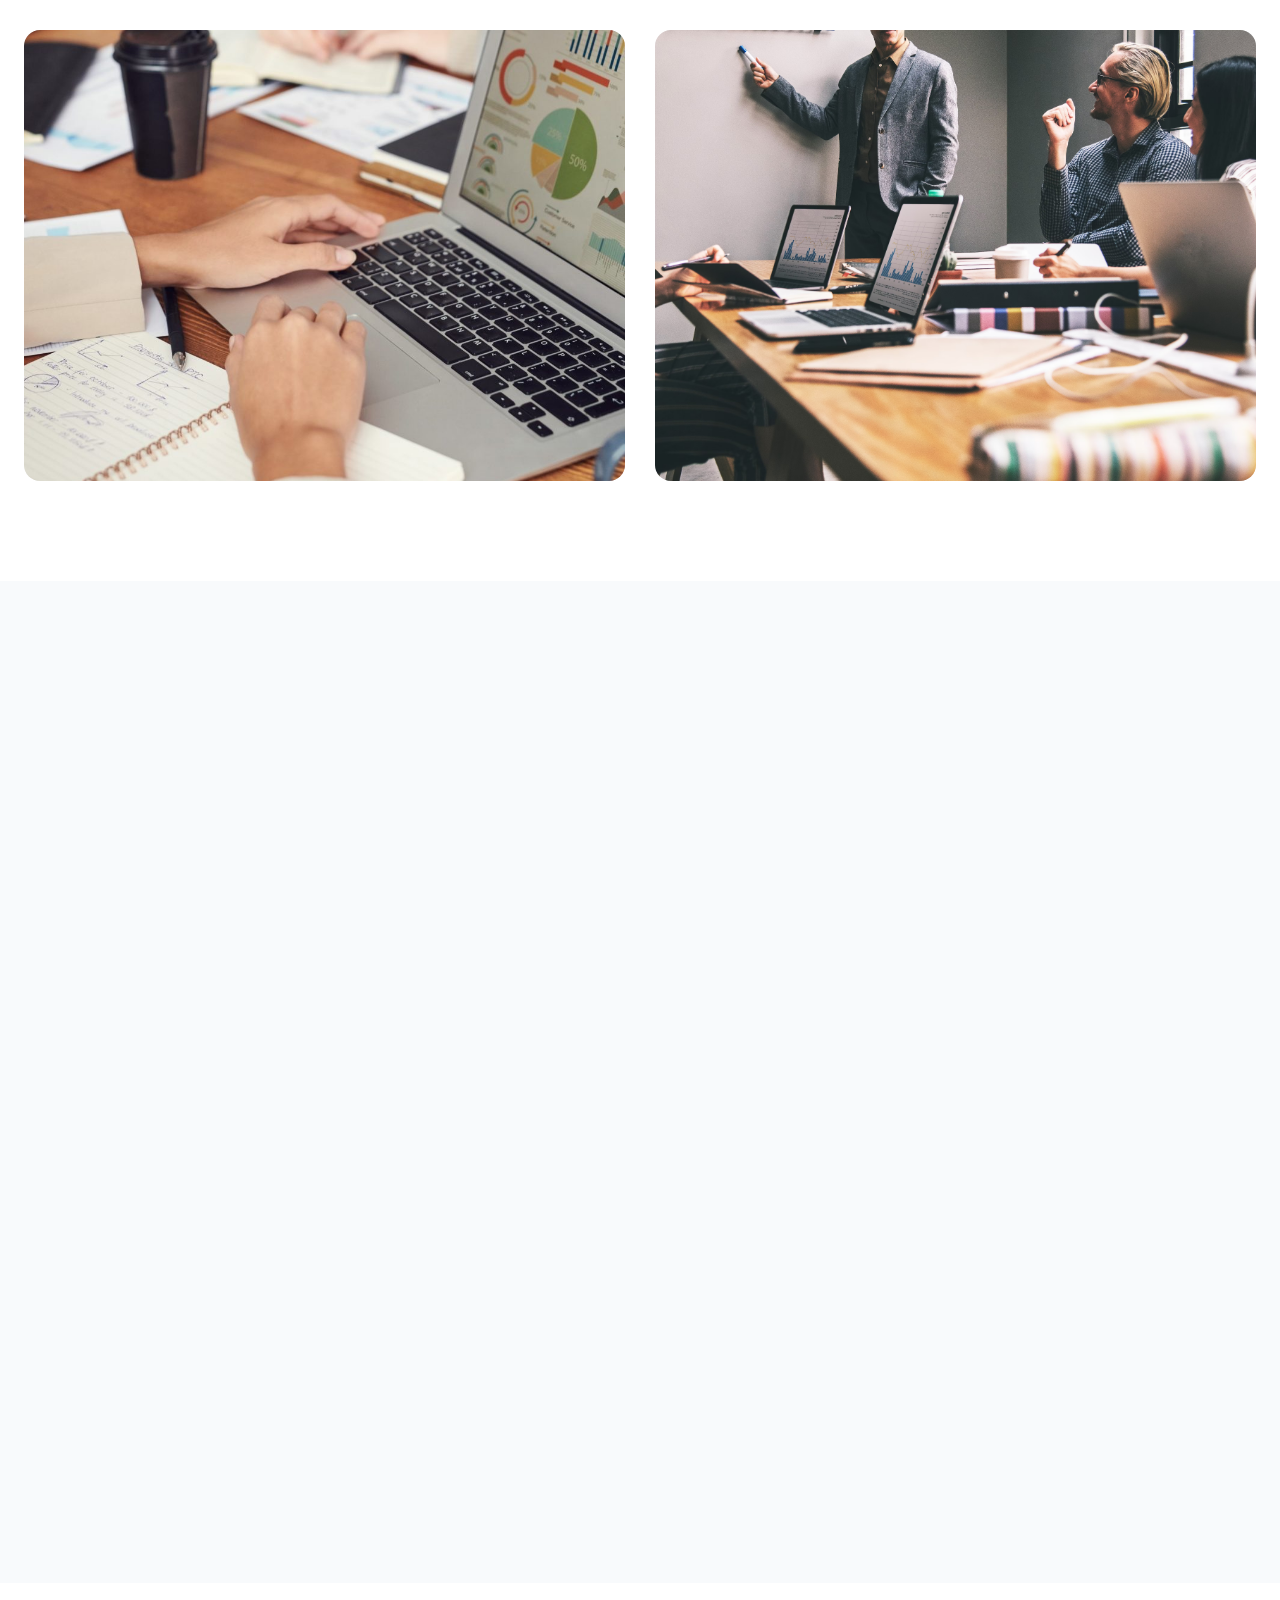
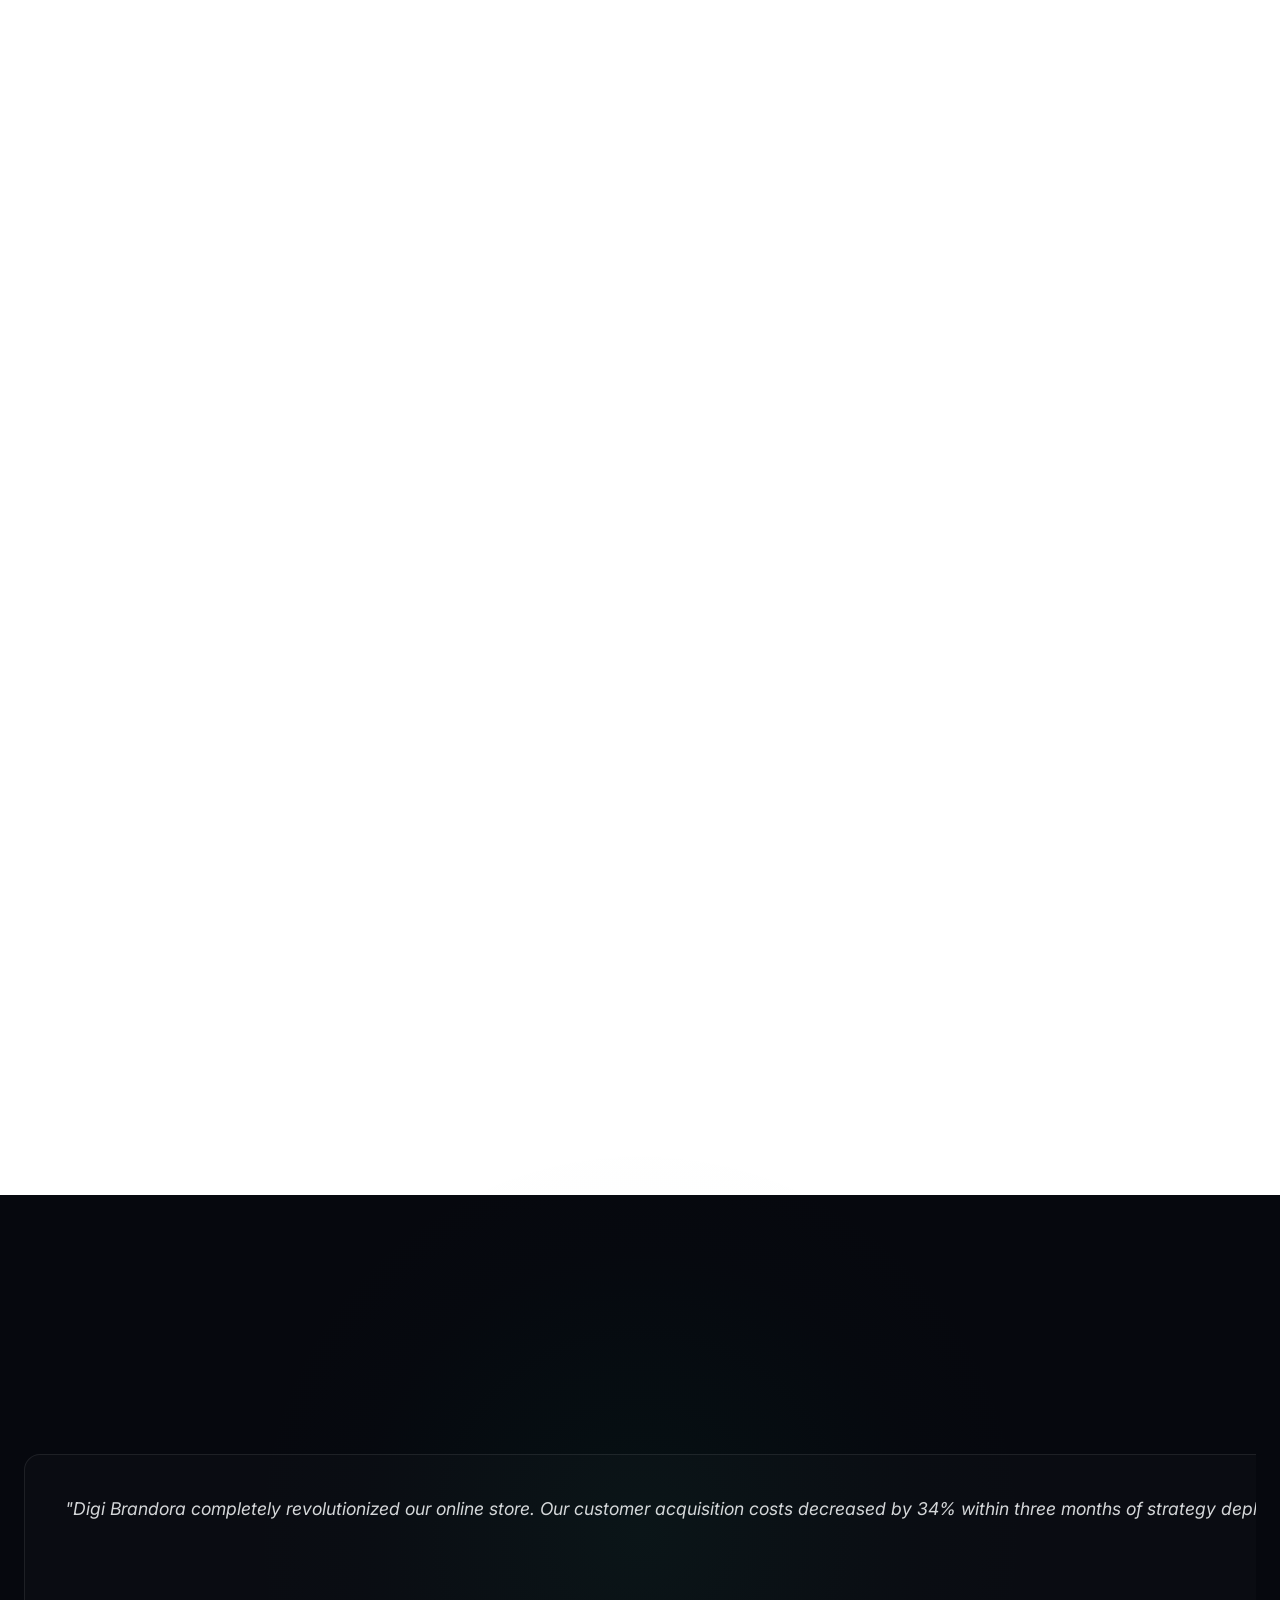
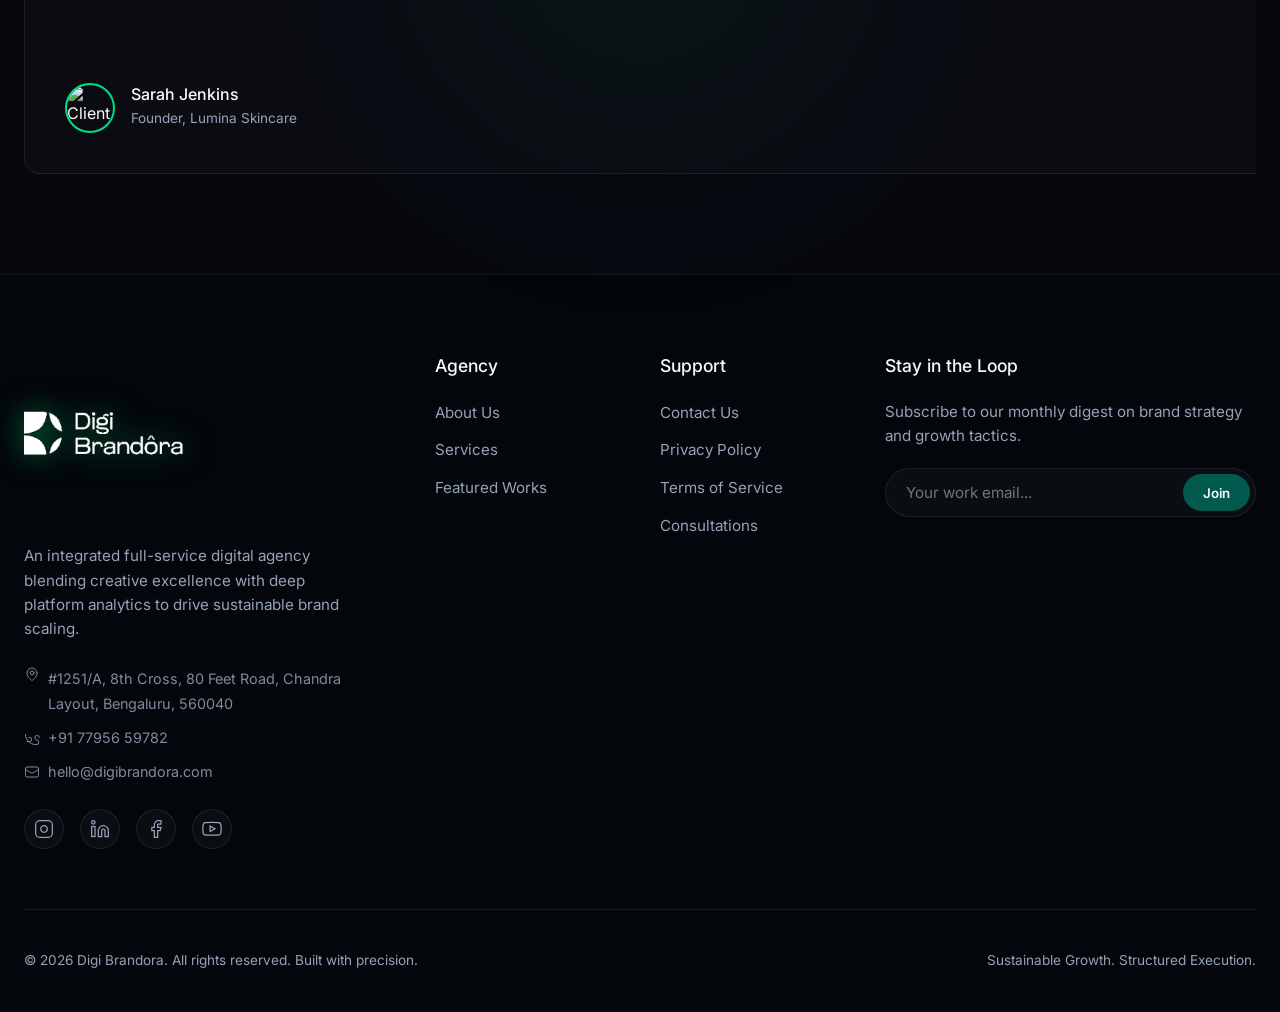
==== commit 9a2cb4c8: "style: replace placeholder icons and text social buttons with Heroicons and matching SVG outlines" ====
--- a/index.html
+++ b/index.html
@@ -258,8 +258,8 @@
           <div class="brandora-statement-card">
             <div class="statement-blur-glow"></div>
             <div class="statement-content">
-              <svg class="statement-icon" width="40" height="40" viewBox="0 0 24 24" fill="none" xmlns="http://www.w3.org/2000/svg">
-                <path d="M12 2L2 22h20L12 2zm0 4l6.5 13h-13L12 6z" fill="var(--clr-primary)"/>
+              <svg class="statement-icon" width="40" height="40" viewBox="0 0 24 24" fill="none" stroke="var(--clr-primary)" stroke-width="1.5" xmlns="http://www.w3.org/2000/svg">
+                <path stroke-linecap="round" stroke-linejoin="round" d="M7.5 8.25h9m-9 3H12m-9.75 1.51c0 1.6 1.123 2.994 2.707 3.227 1.129.166 2.27.293 3.423.379.35.026.67.21.865.501L12 21l2.755-4.133a1.14 1.14 0 0 1 .865-.501 48.172 48.172 0 0 0 3.423-.379c1.584-.233 2.707-1.626 2.707-3.228V6.741c0-1.602-1.123-2.995-2.707-3.228A48.394 48.394 0 0 0 12 3c-2.392 0-4.744.175-7.043.513C3.373 3.746 2.25 5.14 2.25 6.741v6.018Z" />
               </svg>
               <p class="statement-quote">
                 "We focus on long-term brand growth, not short-term noise."
@@ -345,10 +345,10 @@
         </div>
         <div class="testimonial-controls">
           <button class="slider-btn prev" aria-label="Previous Testimonial">
-            <svg style="width:20px;height:20px;stroke:currentColor;stroke-width:2.5;fill:none;" viewBox="0 0 24 24"><line x1="19" y1="12" x2="5" y2="12"/><polyline points="12 19 5 12 12 5"/></svg>
+            <svg xmlns="http://www.w3.org/2000/svg" fill="none" viewBox="0 0 24 24" stroke-width="2.5" stroke="currentColor" style="width: 20px; height: 20px; flex-shrink: 0;"><path stroke-linecap="round" stroke-linejoin="round" d="M10.5 19.5 3 12m0 0 7.5-7.5M3 12h18" /></svg>
           </button>
           <button class="slider-btn next" aria-label="Next Testimonial">
-            <svg style="width:20px;height:20px;stroke:currentColor;stroke-width:2.5;fill:none;" viewBox="0 0 24 24"><line x1="5" y1="12" x2="19" y2="12"/><polyline points="12 5 19 12 12 19"/></svg>
+            <svg xmlns="http://www.w3.org/2000/svg" fill="none" viewBox="0 0 24 24" stroke-width="2.5" stroke="currentColor" style="width: 20px; height: 20px; flex-shrink: 0;"><path stroke-linecap="round" stroke-linejoin="round" d="M13.5 4.5 21 12m0 0-7.5 7.5M21 12H3" /></svg>
           </button>
         </div>
       </div>
@@ -440,10 +440,10 @@
             </span>
           </p>
                     <div class="social-links">
-            <a href="https://www.instagram.com/digi_brandora?igsh=MTI4Nm9yNnhmbGdydQ%3D%3D&utm_source=qr" class="social-link" aria-label="Instagram" target="_blank">IG</a>
-            <a href="https://www.linkedin.com/company/digi-brandora/" class="social-link" aria-label="LinkedIn" target="_blank">LI</a>
-            <a href="https://www.facebook.com/share/1Gtc6aXpwQ/?mibextid=wwXIfr" class="social-link" aria-label="Facebook" target="_blank">FB</a>
-            <a href="https://youtube.com/@digibrandora?si=7ONaBwd1D4lMhy1C" class="social-link" aria-label="YouTube" target="_blank">YT</a>
+            <a href="https://www.instagram.com/digi_brandora?igsh=MTI4Nm9yNnhmbGdydQ%3D%3D&utm_source=qr" class="social-link" aria-label="Instagram" target="_blank"><svg xmlns="http://www.w3.org/2000/svg" fill="none" viewBox="0 0 24 24" stroke="currentColor" stroke-width="1.5" style="width: 20px; height: 20px; flex-shrink: 0;"><rect width="20" height="20" x="2" y="2" rx="5" ry="5"/><path d="M16 11.37A4 4 0 1 1 12.63 8 4 4 0 0 1 16 11.37z"/><line x1="17.5" x2="17.51" y1="6.5" y2="6.5"/></svg></a>
+            <a href="https://www.linkedin.com/company/digi-brandora/" class="social-link" aria-label="LinkedIn" target="_blank"><svg xmlns="http://www.w3.org/2000/svg" fill="none" viewBox="0 0 24 24" stroke="currentColor" stroke-width="1.5" style="width: 20px; height: 20px; flex-shrink: 0;"><path d="M16 8a6 6 0 0 1 6 6v7h-4v-7a2 2 0 0 0-2-2 2 2 0 0 0-2 2v7h-4v-7a6 6 0 0 1 6-6z"/><rect width="4" height="12" x="2" y="9"/><circle cx="4" cy="4" r="2"/></svg></a>
+            <a href="https://www.facebook.com/share/1Gtc6aXpwQ/?mibextid=wwXIfr" class="social-link" aria-label="Facebook" target="_blank"><svg xmlns="http://www.w3.org/2000/svg" fill="none" viewBox="0 0 24 24" stroke="currentColor" stroke-width="1.5" style="width: 20px; height: 20px; flex-shrink: 0;"><path d="M18 2h-3a5 5 0 0 0-5 5v3H7v4h3v8h4v-8h3l1-4h-4V7a1 1 0 0 1 1-1h3z"/></svg></a>
+            <a href="https://youtube.com/@digibrandora?si=7ONaBwd1D4lMhy1C" class="social-link" aria-label="YouTube" target="_blank"><svg xmlns="http://www.w3.org/2000/svg" fill="none" viewBox="0 0 24 24" stroke="currentColor" stroke-width="1.5" style="width: 20px; height: 20px; flex-shrink: 0;"><path d="M22.54 6.42a2.78 2.78 0 0 0-1.94-2C18.88 4 12 4 12 4s-6.88 0-8.6.46a2.78 2.78 0 0 0-1.94 2A29 29 0 0 0 1 11.75a29 29 0 0 0 .46 5.33A2.78 2.78 0 0 0 3.4 19c1.72.46 8.6.46 8.6.46s6.88 0 8.6-.46a2.78 2.78 0 0 0 1.94-2 29 29 0 0 0 .46-5.25 29 29 0 0 0-.46-5.33z"/><polygon points="9.75 15.02 15.5 11.75 9.75 8.48 9.75 15.02"/></svg></a>
           </div>
         </div>
 
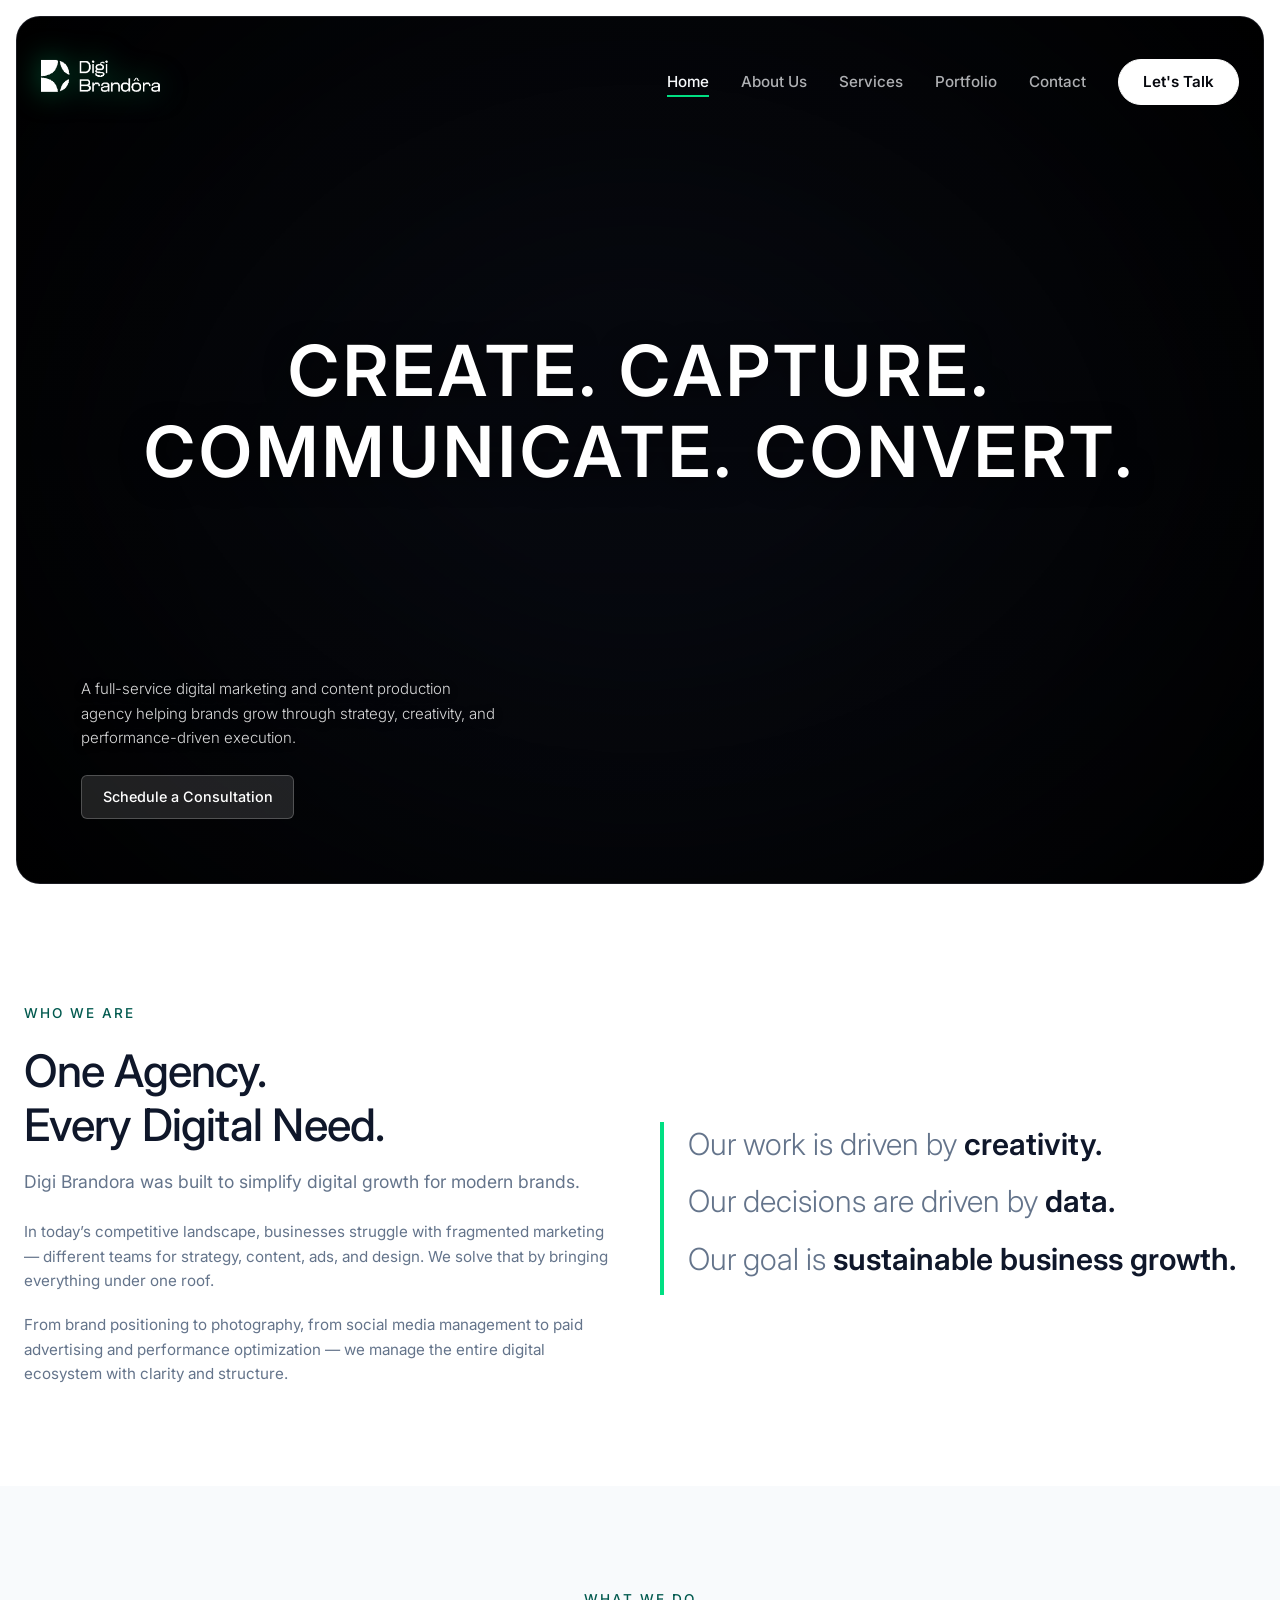
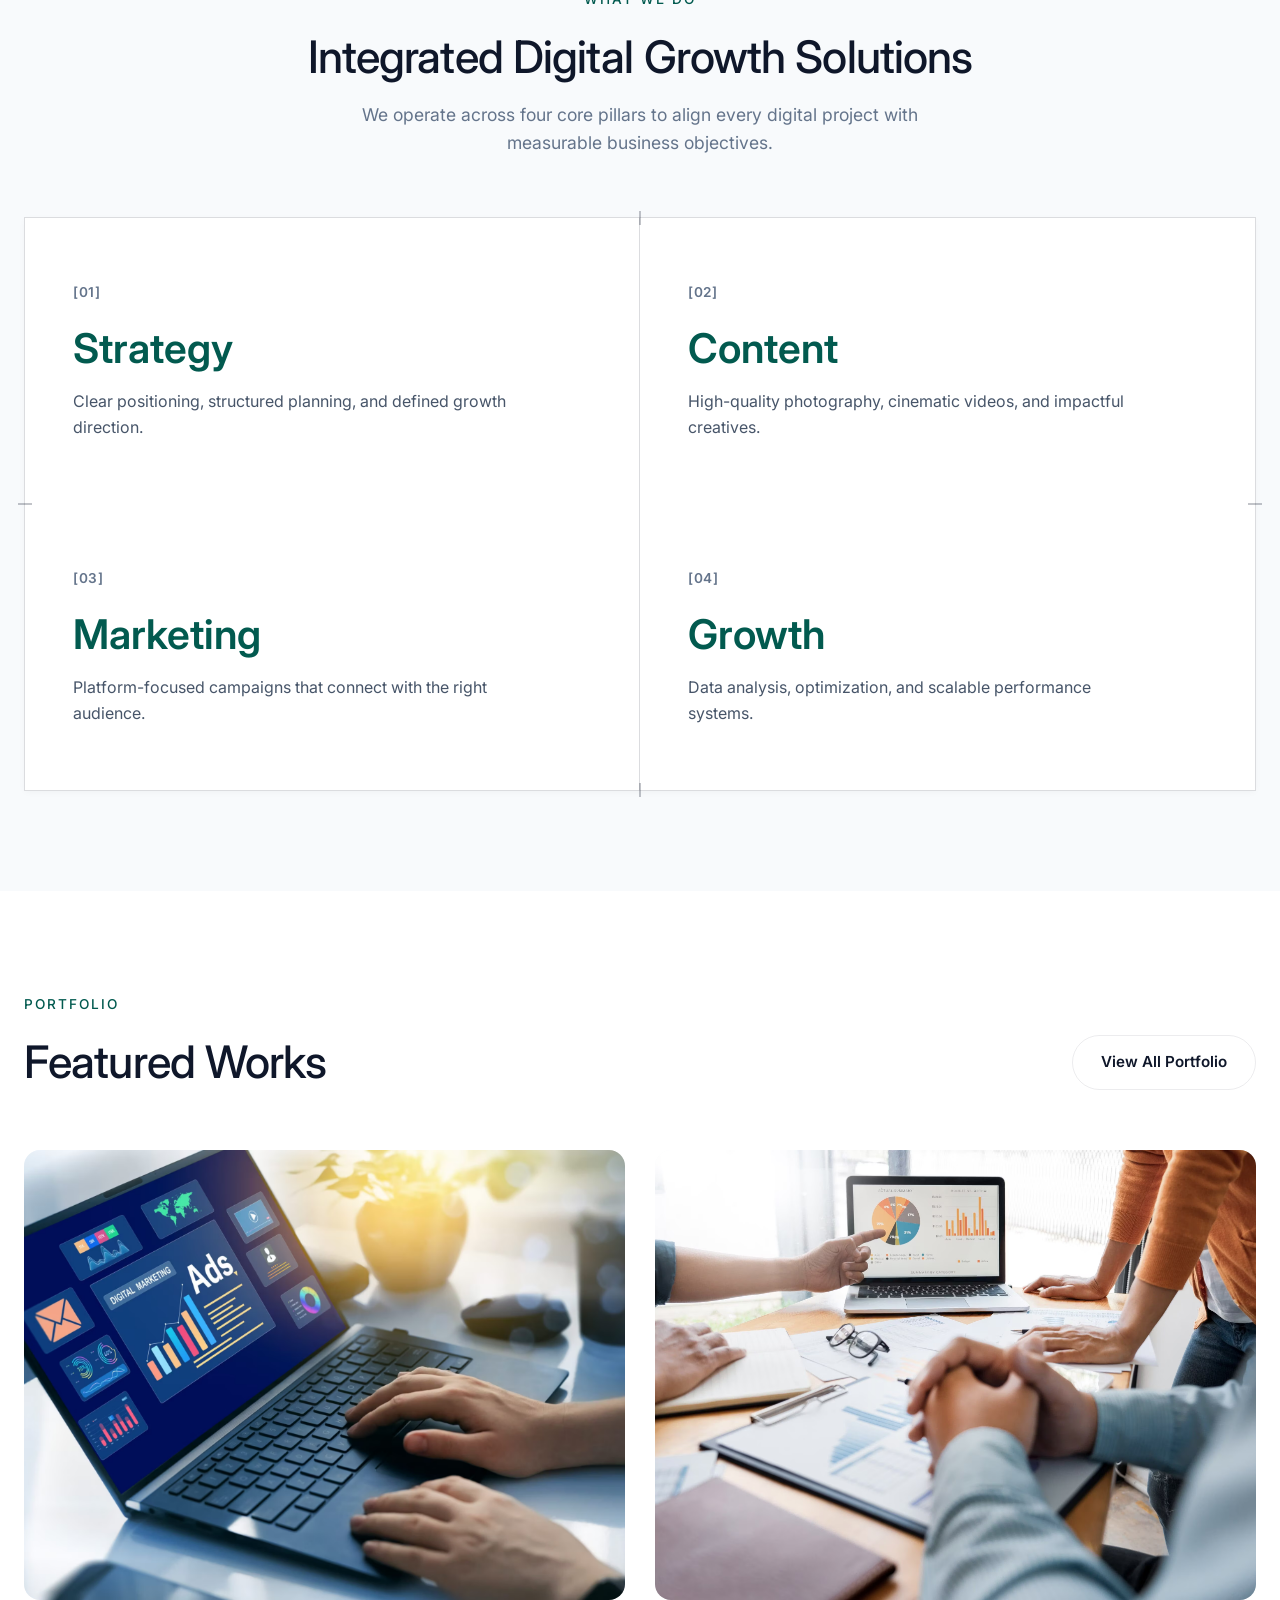
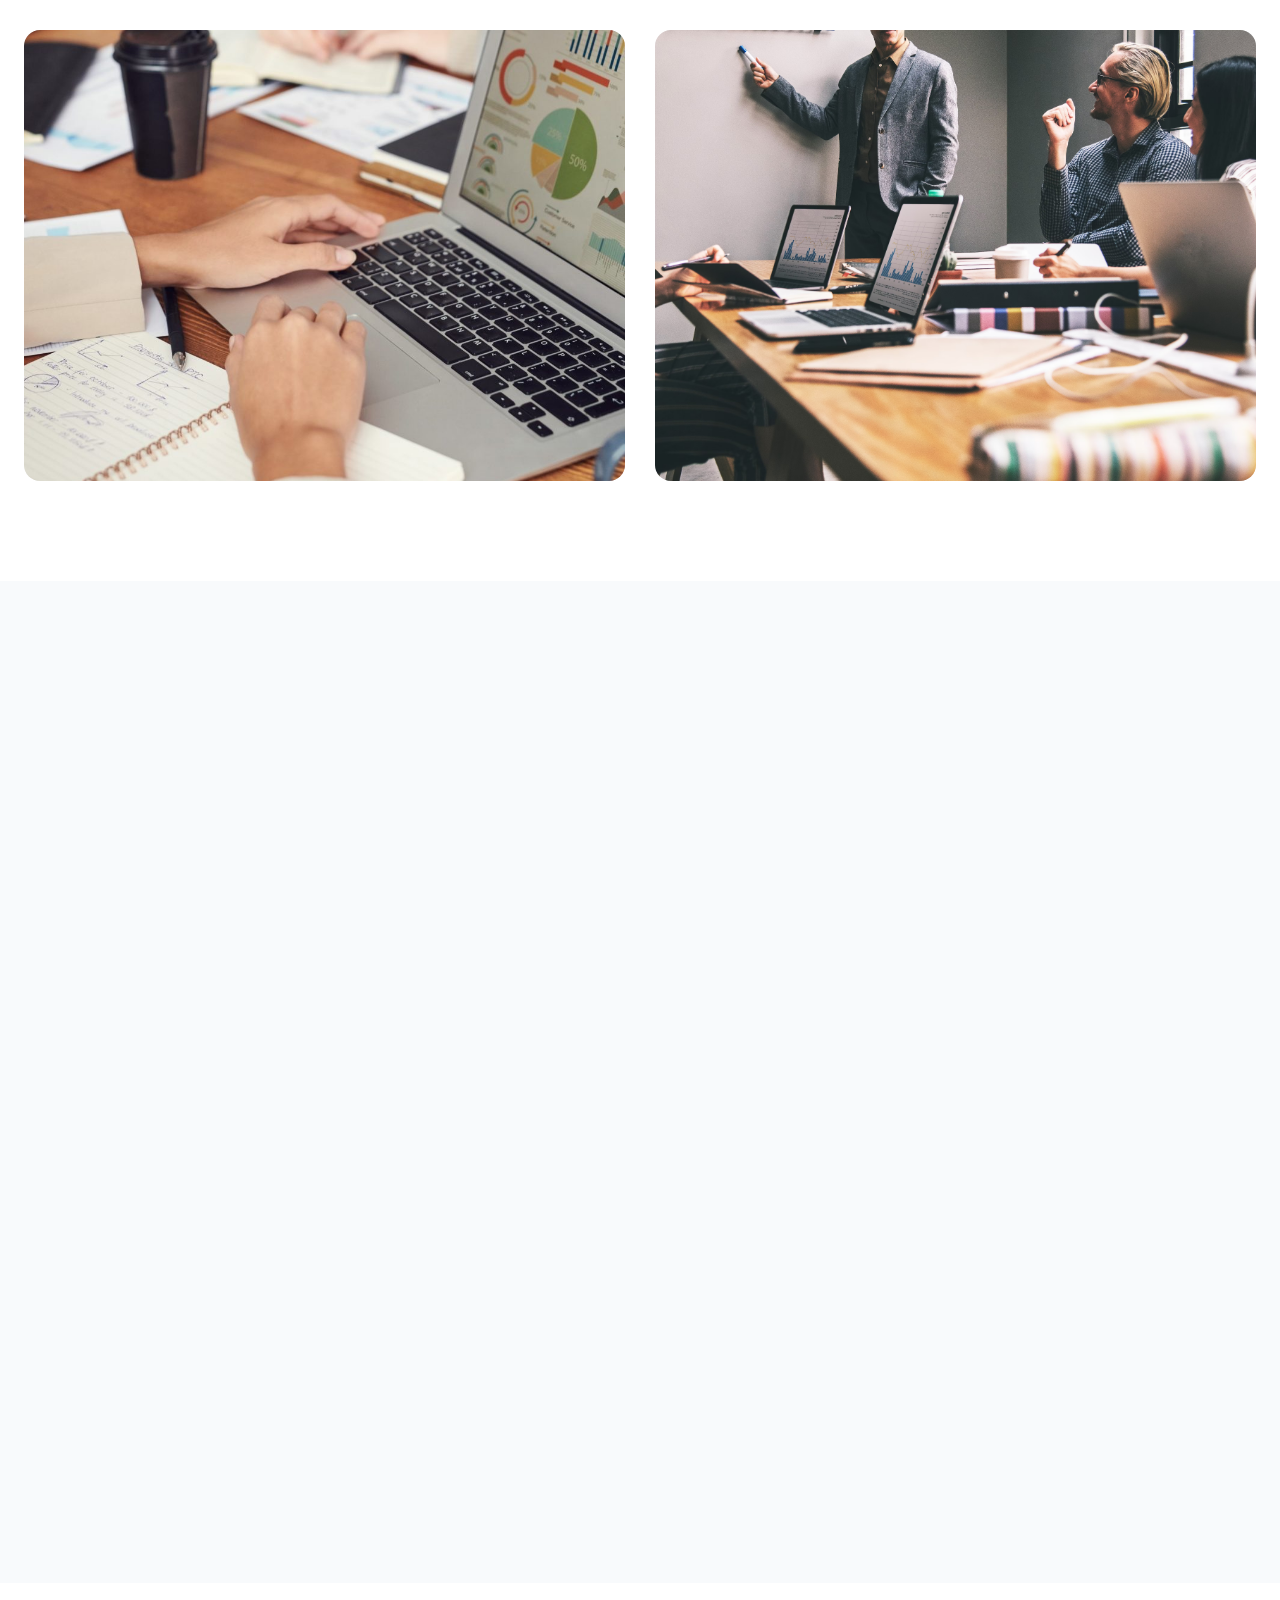
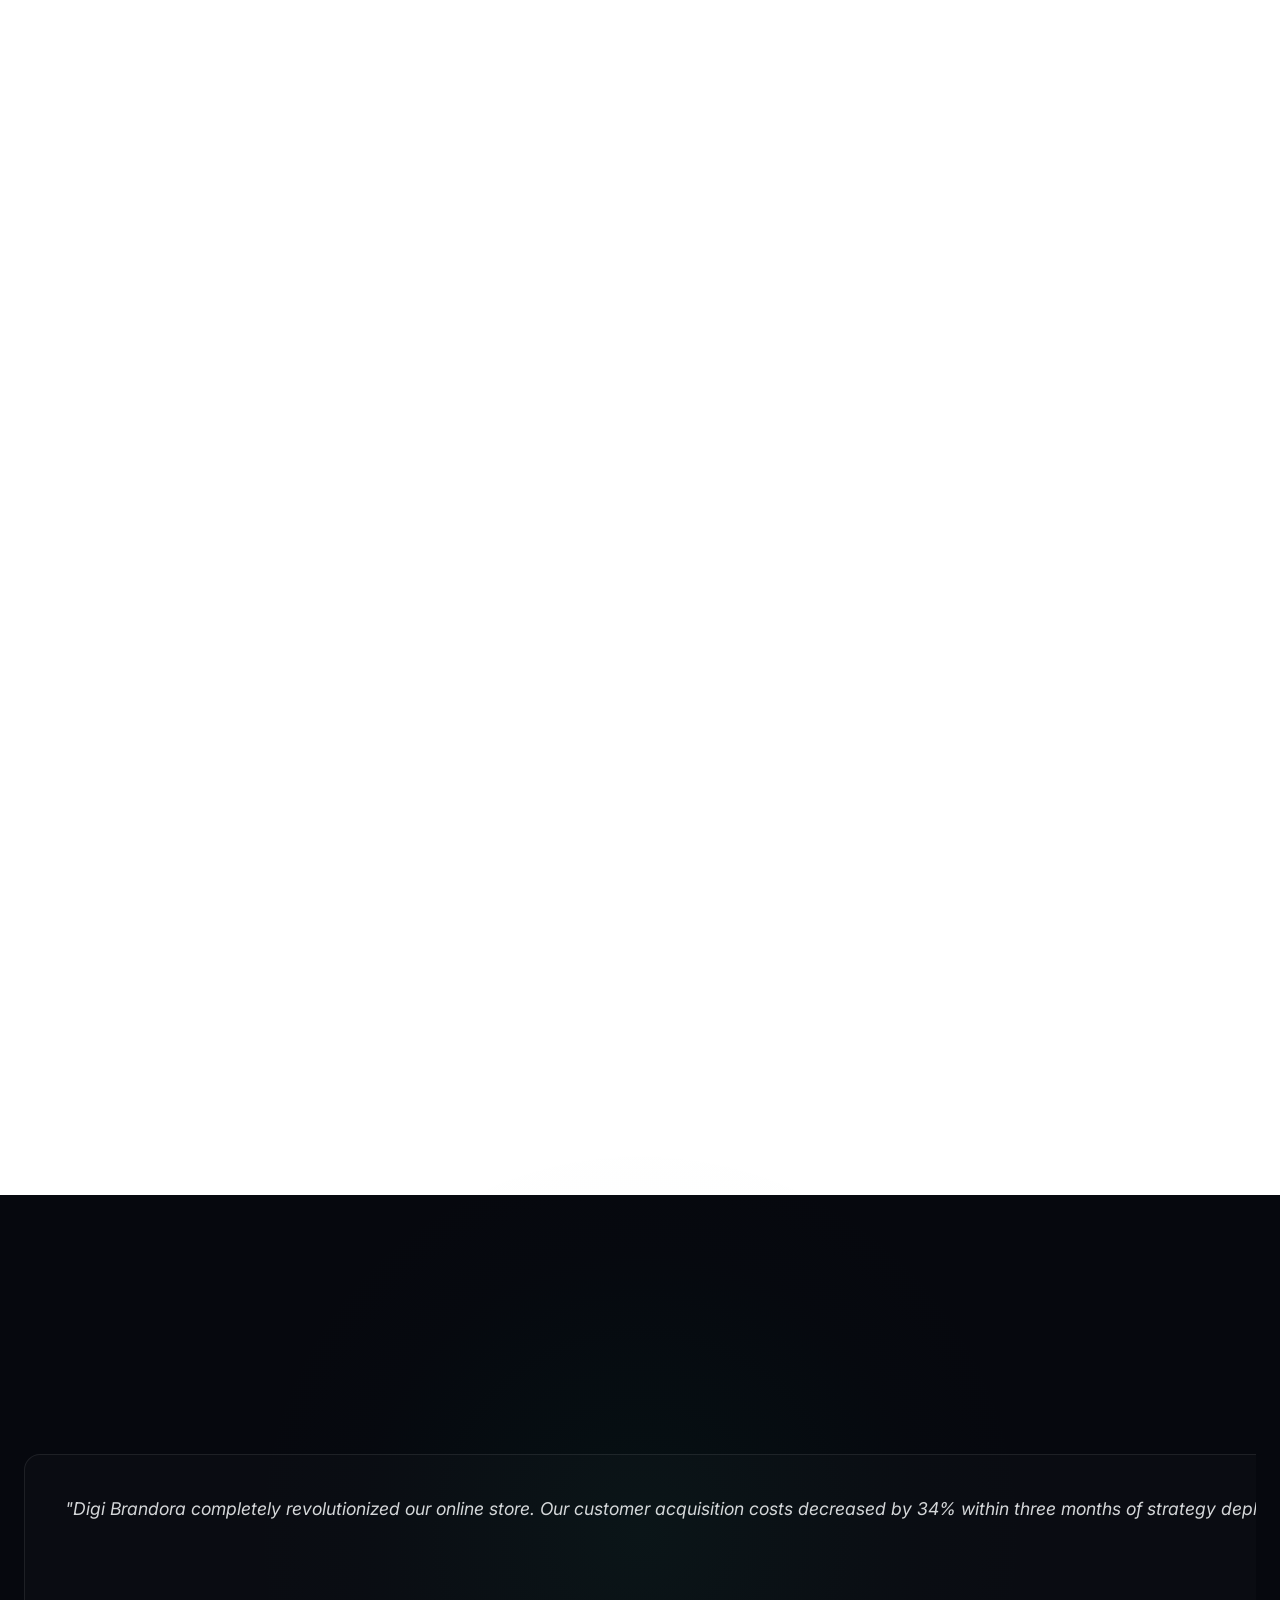
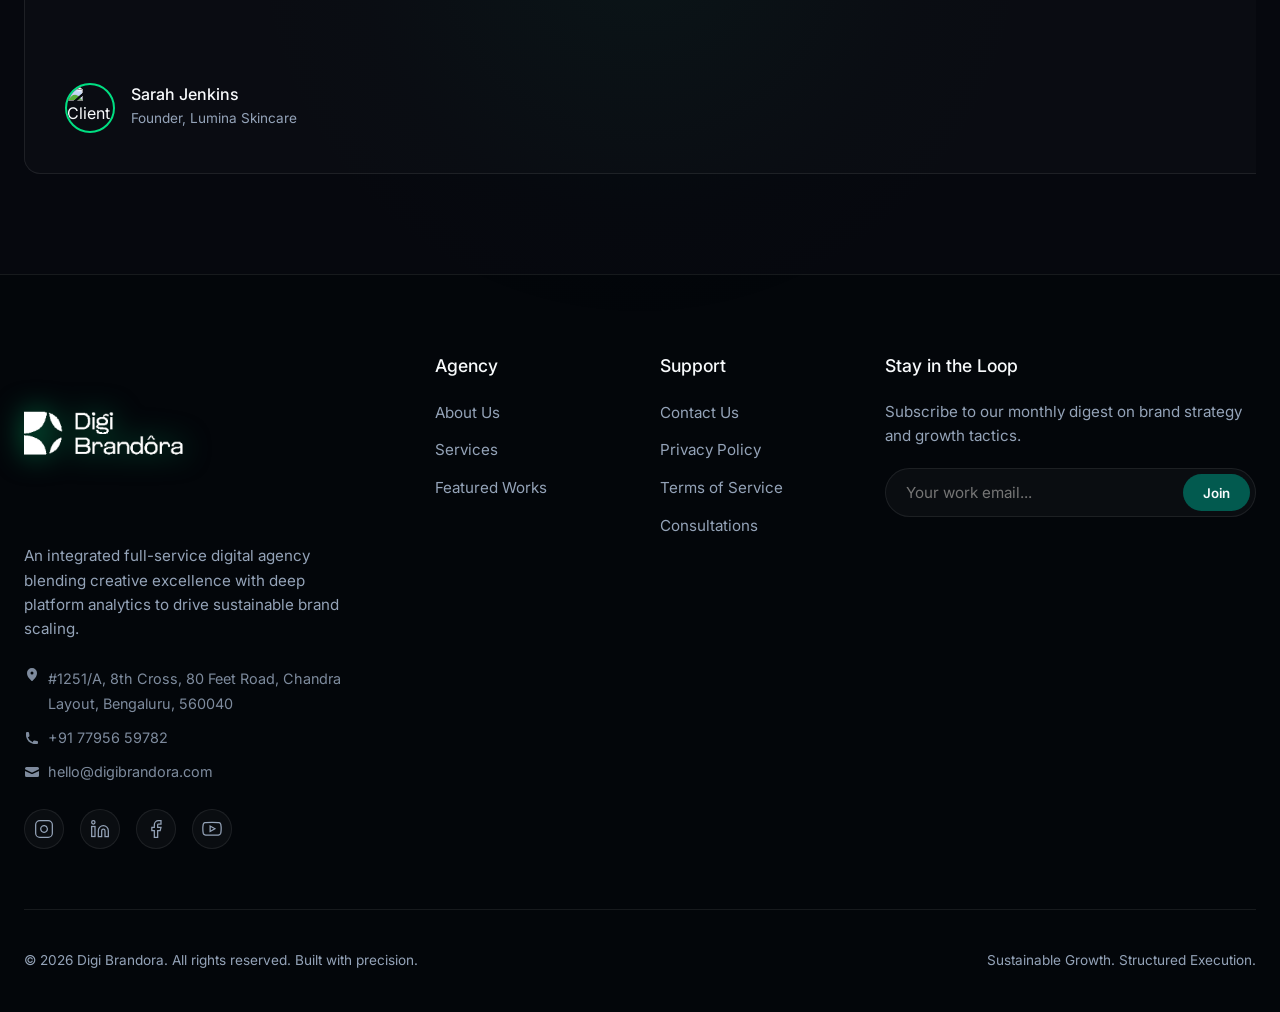
==== commit e26d51ec: "style: replace outline contact icons in footer and cards with Heroicons Mini solid SVGs" ====
--- a/index.html
+++ b/index.html
@@ -427,15 +427,15 @@
           </p>
                     <p style="margin-top: 15px; font-size: 0.9rem; opacity: 0.85; line-height: 1.8; display: flex; flex-direction: column; gap: 8px;">
             <span style="display: flex; align-items: flex-start; gap: 8px;">
-              <svg xmlns="http://www.w3.org/2000/svg" fill="none" viewBox="0 0 24 24" stroke-width="1.5" stroke="currentColor" style="width: 16px; height: 16px; flex-shrink: 0;"><path stroke-linecap="round" stroke-linejoin="round" d="M15 10.5a3 3 0 1 1-6 0 3 3 0 0 1 6 0Z" /><path stroke-linecap="round" stroke-linejoin="round" d="M19.5 10.5c0 7.142-7.5 11.25-7.5 11.25S4.5 17.642 4.5 10.5a7.5 7.5 0 1 1 15 0Z" /></svg>
+              <svg xmlns="http://www.w3.org/2000/svg" viewBox="0 0 16 16" fill="currentColor" style="width: 16px; height: 16px; flex-shrink: 0;"><path fill-rule="evenodd" d="m7.539 14.841.003.003.002.002a.755.755 0 0 0 .912 0l.002-.002.003-.003.012-.009a5.57 5.57 0 0 0 .19-.153 15.588 15.588 0 0 0 2.046-2.082c1.101-1.362 2.291-3.342 2.291-5.597A5 5 0 0 0 3 7c0 2.255 1.19 4.235 2.292 5.597a15.591 15.591 0 0 0 2.046 2.082 8.916 8.916 0 0 0 .189.153l.012.01ZM8 8.5a1.5 1.5 0 1 0 0-3 1.5 1.5 0 0 0 0 3Z" clip-rule="evenodd" /></svg>
               <span>#1251/A, 8th Cross, 80 Feet Road, Chandra Layout, Bengaluru, 560040</span>
             </span>
             <span style="display: flex; align-items: center; gap: 8px;">
-              <svg xmlns="http://www.w3.org/2000/svg" fill="none" viewBox="0 0 24 24" stroke-width="1.5" stroke="currentColor" style="width: 16px; height: 16px; flex-shrink: 0;"><path stroke-linecap="round" stroke-linejoin="round" d="M2.25 6.75c0 8.284 6.716 15 15 15h2.25a2.25 2.25 0 0 0 2.25-2.25v-2.25a2.25 2.25 0 0 0-2.25-2.25H18.75a2.25 2.25 0 0 1-2.25-2.25V10.5a2.25 2.25 0 0 1 2.25-2.25h1.5a2.25 2.25 0 0 1 2.25 2.25v.75m-15 0h1.5a2.25 2.25 0 0 1 2.25 2.25v1.5a2.25 2.25 0 0 1-2.25 2.25H4.5" /></svg>
+              <svg xmlns="http://www.w3.org/2000/svg" viewBox="0 0 16 16" fill="currentColor" style="width: 16px; height: 16px; flex-shrink: 0;"><path fill-rule="evenodd" d="m3.855 7.286 1.067-.534a1 1 0 0 0 .542-1.046l-.44-2.858A1 1 0 0 0 4.036 2H3a1 1 0 0 0-1 1v2c0 .709.082 1.4.238 2.062a9.012 9.012 0 0 0 6.7 6.7A9.024 9.024 0 0 0 11 14h2a1 1 0 0 0 1-1v-1.036a1 1 0 0 0-.848-.988l-2.858-.44a1 1 0 0 0-1.046.542l-.534 1.067a7.52 7.52 0 0 1-4.86-4.859Z" clip-rule="evenodd" /></svg>
               <a href="tel:7795659782" style="color: inherit;">+91 77956 59782</a>
             </span>
             <span style="display: flex; align-items: center; gap: 8px;">
-              <svg xmlns="http://www.w3.org/2000/svg" fill="none" viewBox="0 0 24 24" stroke-width="1.5" stroke="currentColor" style="width: 16px; height: 16px; flex-shrink: 0;"><path stroke-linecap="round" stroke-linejoin="round" d="M21.75 6.75v10.5a2.25 2.25 0 0 1-2.25 2.25h-15a2.25 2.25 0 0 1-2.25-2.25V6.75m19.5 0A2.25 2.25 0 0 0 19.5 4.5h-15a2.25 2.25 0 0 0-2.25 2.25m19.5 0v.243a2.25 2.25 0 0 1-1.07 1.916l-7.5 4.615a2.25 2.25 0 0 1-2.36 0L3.32 8.91a2.25 2.25 0 0 1-1.07-1.916V6.75" /></svg>
+              <svg xmlns="http://www.w3.org/2000/svg" viewBox="0 0 16 16" fill="currentColor" style="width: 16px; height: 16px; flex-shrink: 0;"><path d="M2.5 3A1.5 1.5 0 0 0 1 4.5v.793c.026.009.051.02.076.032L7.674 8.51c.206.1.446.1.652 0l6.598-3.185A.755.755 0 0 1 15 5.293V4.5A1.5 1.5 0 0 0 13.5 3h-11Z" /><path d="M15 6.954 8.978 9.86a2.25 2.25 0 0 1-1.956 0L1 6.954V11.5A1.5 1.5 0 0 0 2.5 13h11a1.5 1.5 0 0 0 1.5-1.5V6.954Z" /></svg>
               <a href="mailto:hello@digibrandora.com" style="color: inherit;">hello@digibrandora.com</a>
             </span>
           </p>
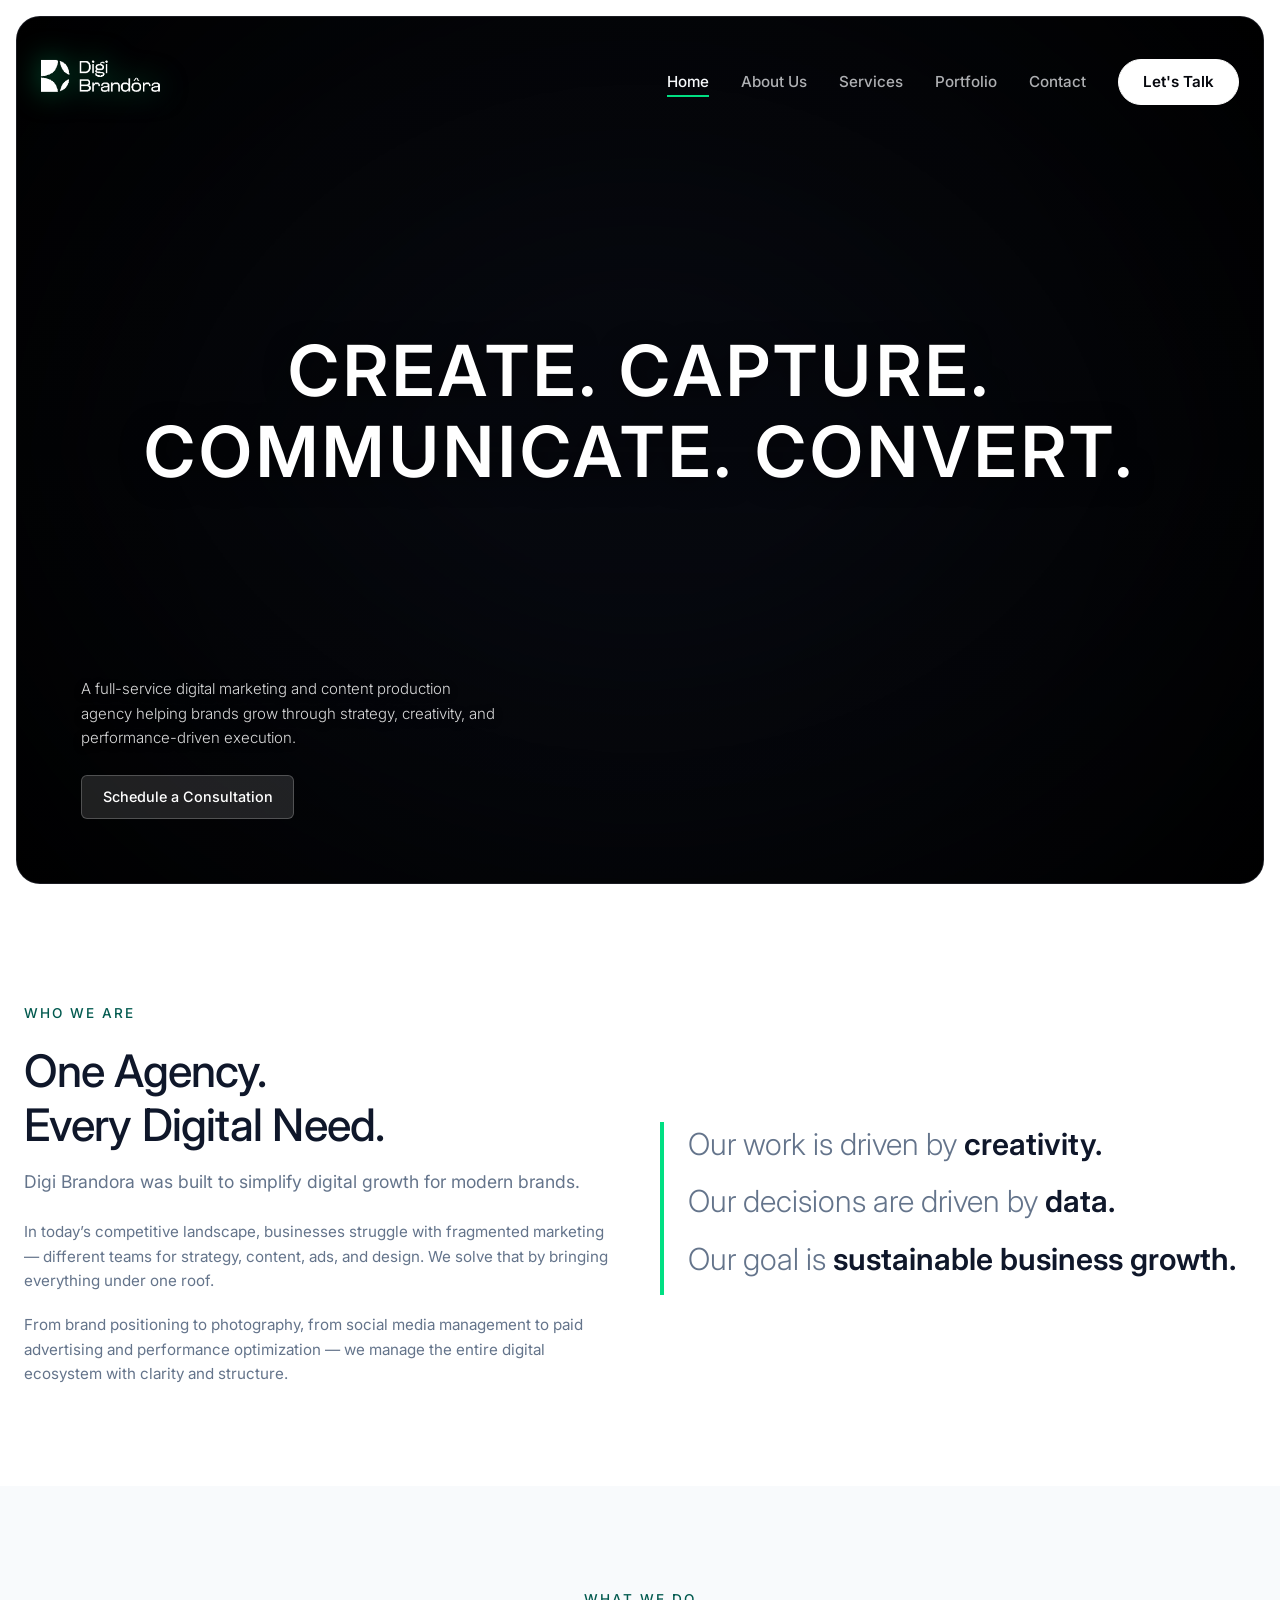
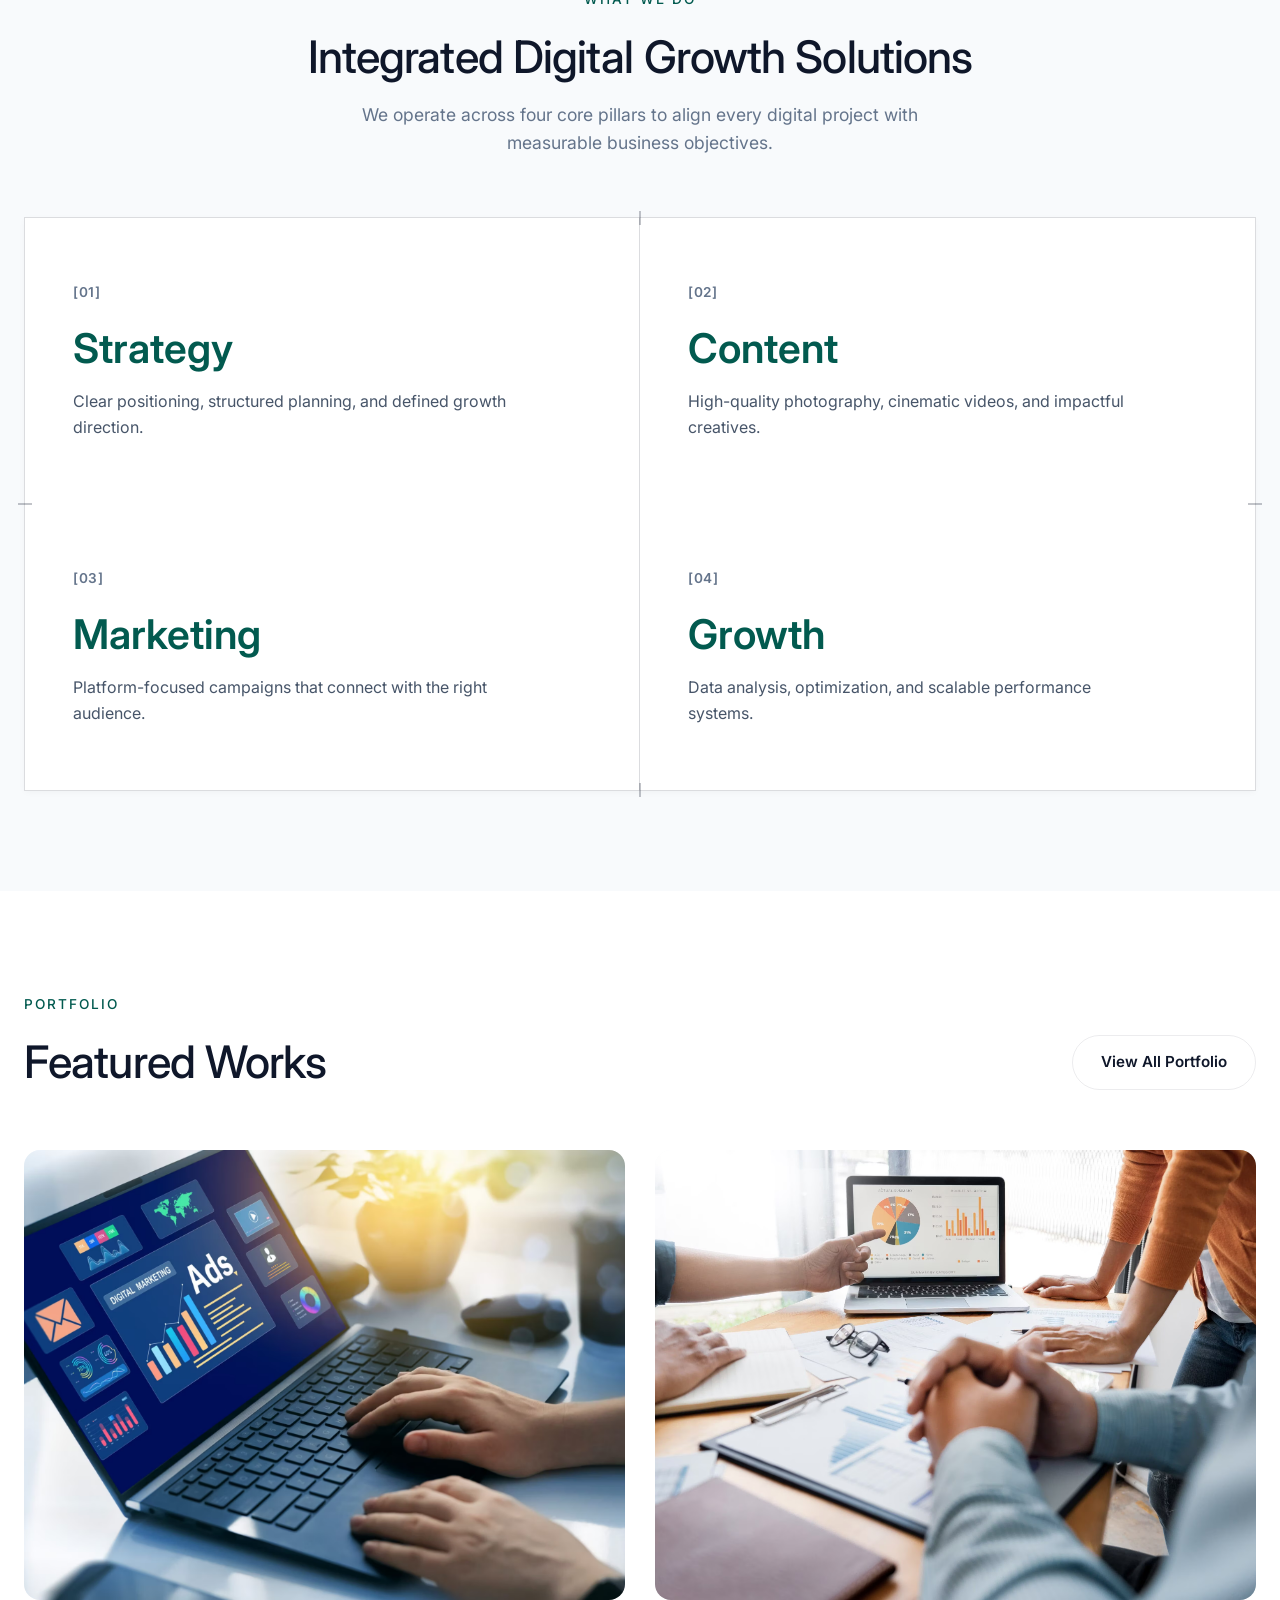
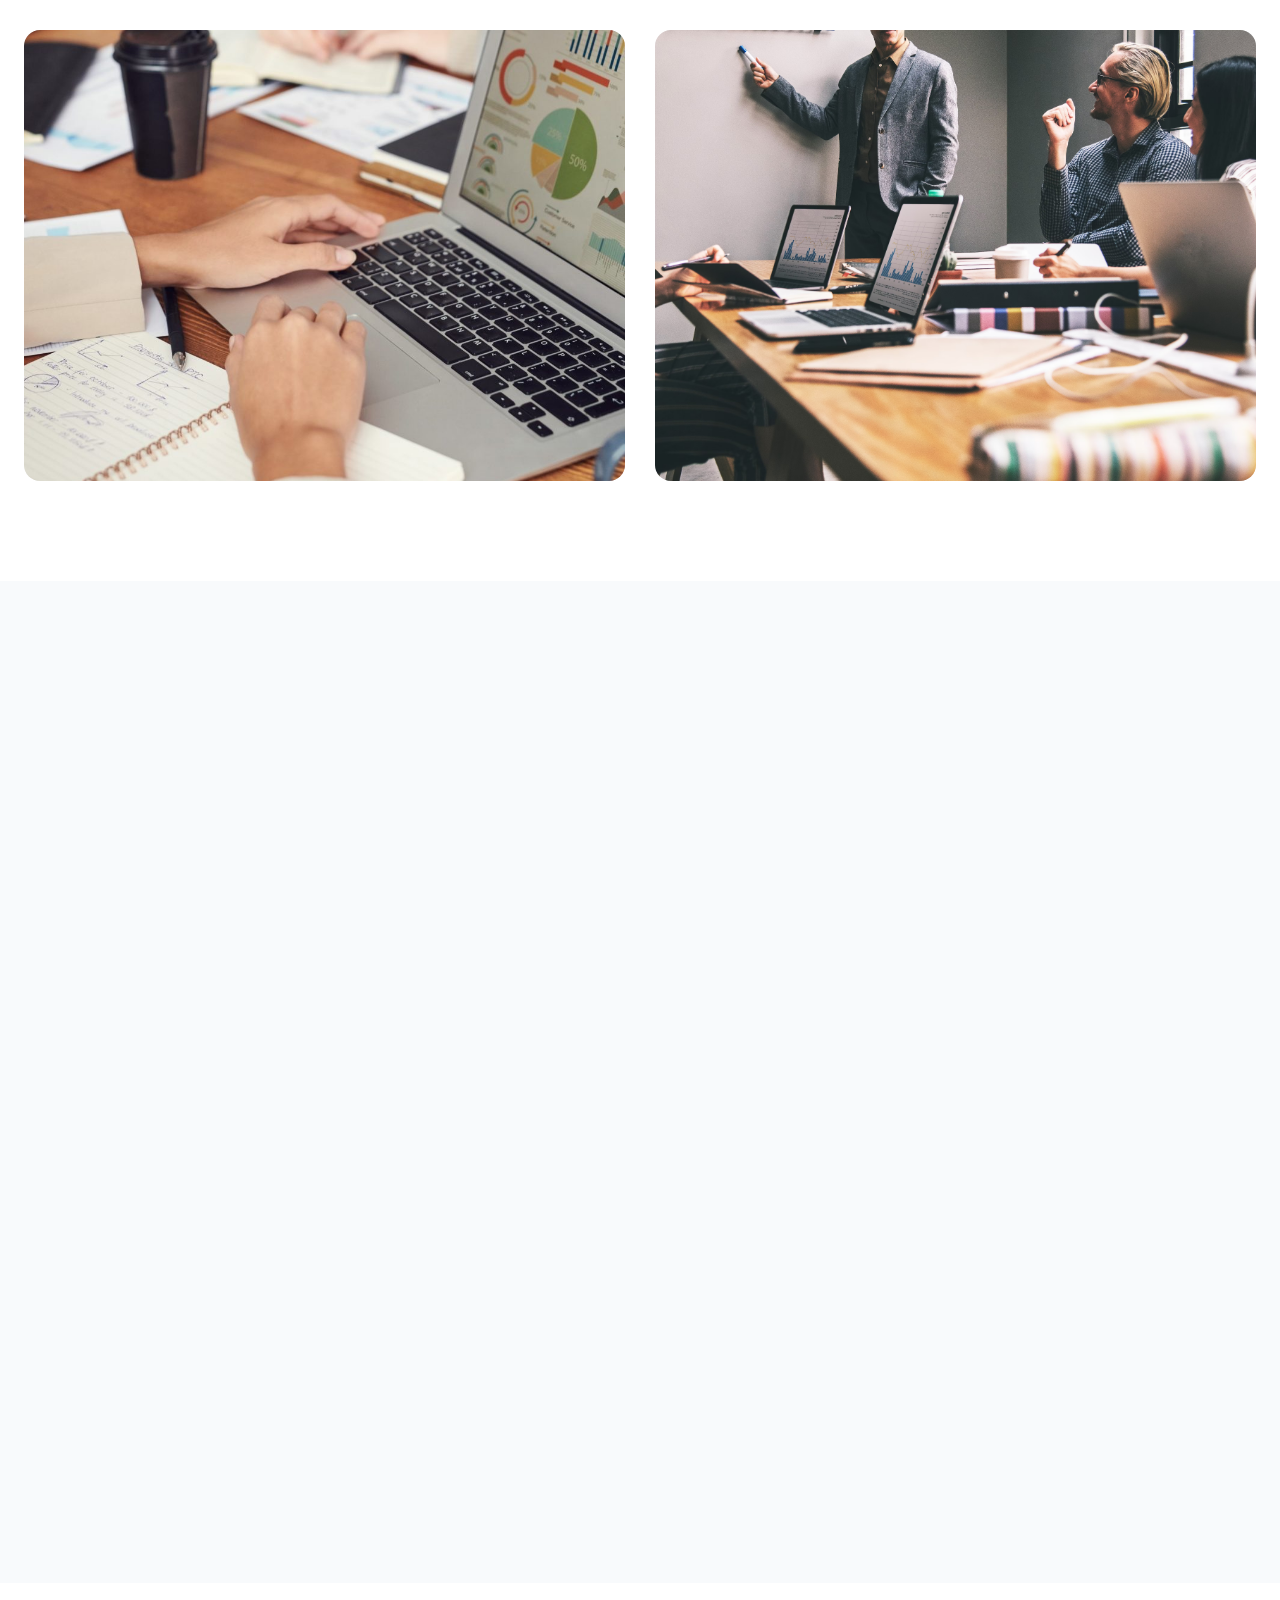
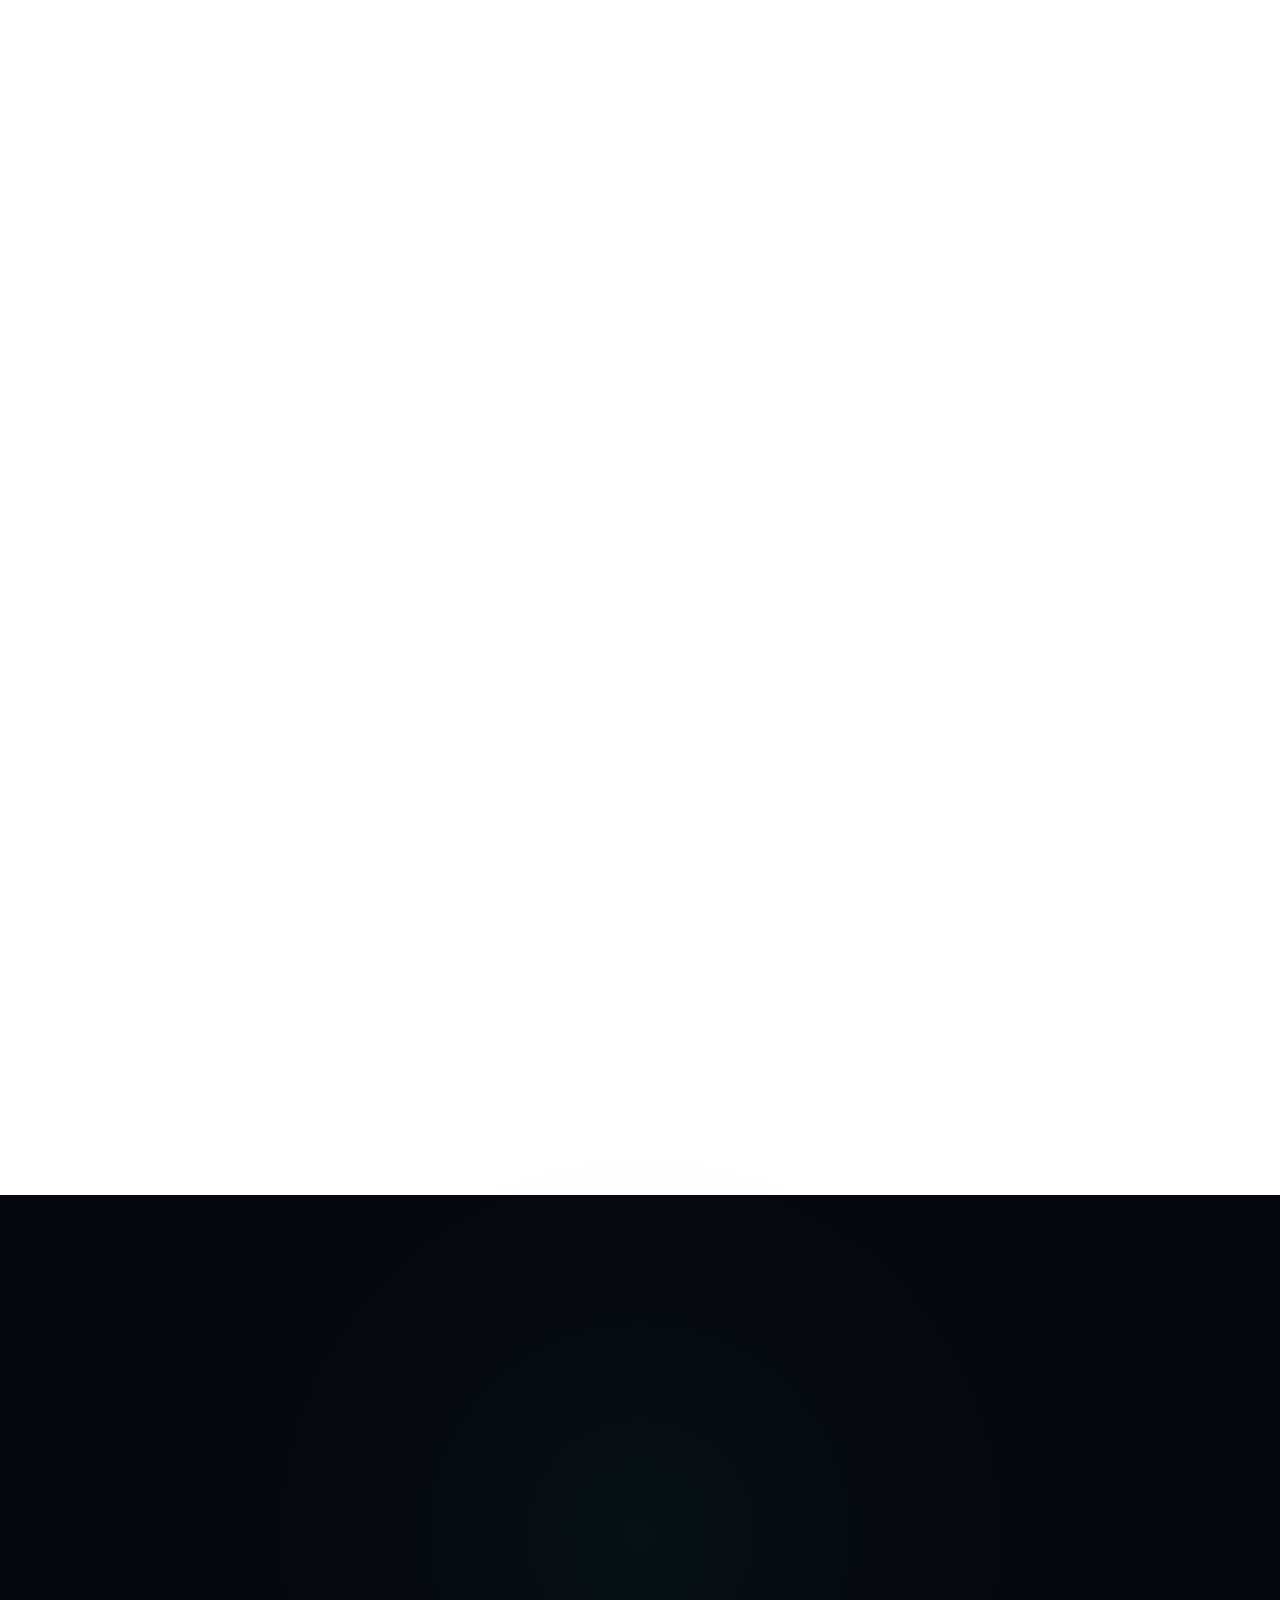
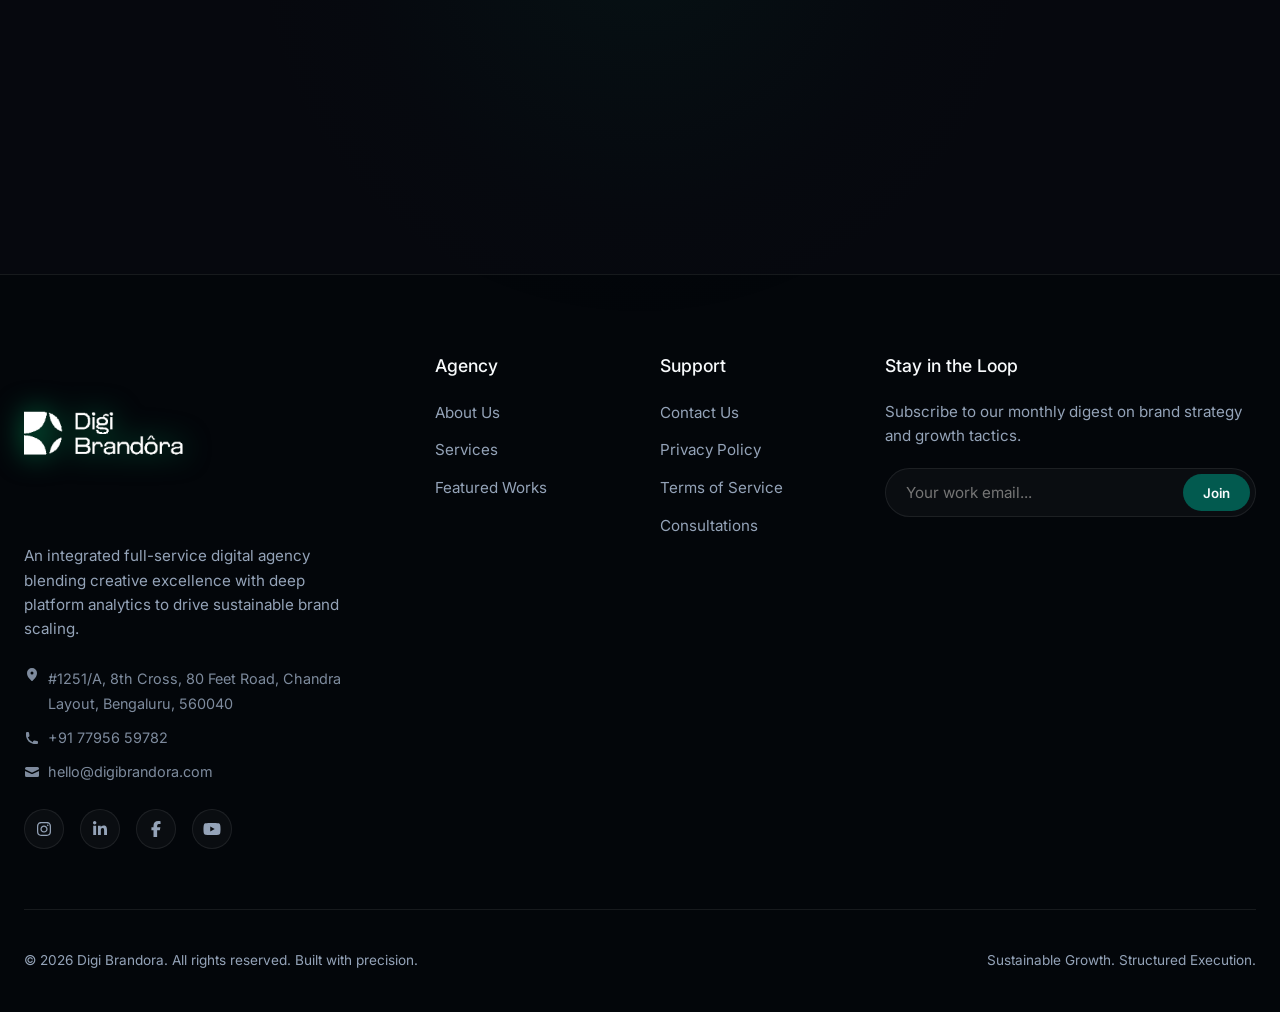
==== commit 4379560b: "style: replace outline brand icons in footer with custom solid brand SVGs" ====
--- a/index.html
+++ b/index.html
@@ -440,10 +440,10 @@
             </span>
           </p>
                     <div class="social-links">
-            <a href="https://www.instagram.com/digi_brandora?igsh=MTI4Nm9yNnhmbGdydQ%3D%3D&utm_source=qr" class="social-link" aria-label="Instagram" target="_blank"><svg xmlns="http://www.w3.org/2000/svg" fill="none" viewBox="0 0 24 24" stroke="currentColor" stroke-width="1.5" style="width: 20px; height: 20px; flex-shrink: 0;"><rect width="20" height="20" x="2" y="2" rx="5" ry="5"/><path d="M16 11.37A4 4 0 1 1 12.63 8 4 4 0 0 1 16 11.37z"/><line x1="17.5" x2="17.51" y1="6.5" y2="6.5"/></svg></a>
-            <a href="https://www.linkedin.com/company/digi-brandora/" class="social-link" aria-label="LinkedIn" target="_blank"><svg xmlns="http://www.w3.org/2000/svg" fill="none" viewBox="0 0 24 24" stroke="currentColor" stroke-width="1.5" style="width: 20px; height: 20px; flex-shrink: 0;"><path d="M16 8a6 6 0 0 1 6 6v7h-4v-7a2 2 0 0 0-2-2 2 2 0 0 0-2 2v7h-4v-7a6 6 0 0 1 6-6z"/><rect width="4" height="12" x="2" y="9"/><circle cx="4" cy="4" r="2"/></svg></a>
-            <a href="https://www.facebook.com/share/1Gtc6aXpwQ/?mibextid=wwXIfr" class="social-link" aria-label="Facebook" target="_blank"><svg xmlns="http://www.w3.org/2000/svg" fill="none" viewBox="0 0 24 24" stroke="currentColor" stroke-width="1.5" style="width: 20px; height: 20px; flex-shrink: 0;"><path d="M18 2h-3a5 5 0 0 0-5 5v3H7v4h3v8h4v-8h3l1-4h-4V7a1 1 0 0 1 1-1h3z"/></svg></a>
-            <a href="https://youtube.com/@digibrandora?si=7ONaBwd1D4lMhy1C" class="social-link" aria-label="YouTube" target="_blank"><svg xmlns="http://www.w3.org/2000/svg" fill="none" viewBox="0 0 24 24" stroke="currentColor" stroke-width="1.5" style="width: 20px; height: 20px; flex-shrink: 0;"><path d="M22.54 6.42a2.78 2.78 0 0 0-1.94-2C18.88 4 12 4 12 4s-6.88 0-8.6.46a2.78 2.78 0 0 0-1.94 2A29 29 0 0 0 1 11.75a29 29 0 0 0 .46 5.33A2.78 2.78 0 0 0 3.4 19c1.72.46 8.6.46 8.6.46s6.88 0 8.6-.46a2.78 2.78 0 0 0 1.94-2 29 29 0 0 0 .46-5.25 29 29 0 0 0-.46-5.33z"/><polygon points="9.75 15.02 15.5 11.75 9.75 8.48 9.75 15.02"/></svg></a>
+            <a href="https://www.instagram.com/digi_brandora?igsh=MTI4Nm9yNnhmbGdydQ%3D%3D&utm_source=qr" class="social-link" aria-label="Instagram" target="_blank"><svg xmlns="http://www.w3.org/2000/svg" viewBox="0 0 640 640" fill="currentColor" style="width: 20px; height: 20px; flex-shrink: 0;"><path d="M320.3 205C256.8 204.8 205.2 256.2 205 319.7C204.8 383.2 256.2 434.8 319.7 435C383.2 435.2 434.8 383.8 435 320.3C435.2 256.8 383.8 205.2 320.3 205zM319.7 245.4C360.9 245.2 394.4 278.5 394.6 319.7C394.8 360.9 361.5 394.4 320.3 394.6C279.1 394.8 245.6 361.5 245.4 320.3C245.2 279.1 278.5 245.6 319.7 245.4zM413.1 200.3C413.1 185.5 425.1 173.5 439.9 173.5C454.7 173.5 466.7 185.5 466.7 200.3C466.7 215.1 454.7 227.1 439.9 227.1C425.1 227.1 413.1 215.1 413.1 200.3zM542.8 227.5C541.1 191.6 532.9 159.8 506.6 133.6C480.4 107.4 448.6 99.2 412.7 97.4C375.7 95.3 264.8 95.3 227.8 97.4C192 99.1 160.2 107.3 133.9 133.5C107.6 159.7 99.5 191.5 97.7 227.4C95.6 264.4 95.6 375.3 97.7 412.3C99.4 448.2 107.6 480 133.9 506.2C160.2 532.4 191.9 540.6 227.8 542.4C264.8 544.5 375.7 544.5 412.7 542.4C448.6 540.7 480.4 532.5 506.6 506.2C532.8 480 541 448.2 542.8 412.3C544.9 375.3 544.9 264.5 542.8 227.5zM495 452C487.2 471.6 472.1 486.7 452.4 494.6C422.9 506.3 352.9 503.6 320.3 503.6C287.7 503.6 217.6 506.2 188.2 494.6C168.6 486.8 153.5 471.7 145.6 452C133.9 422.5 136.6 352.5 136.6 319.9C136.6 287.3 134 217.2 145.6 187.8C153.4 168.2 168.5 153.1 188.2 145.2C217.7 133.5 287.7 136.2 320.3 136.2C352.9 136.2 423 133.6 452.4 145.2C472 153 487.1 168.1 495 187.8C506.7 217.3 504 287.3 504 319.9C504 352.5 506.7 422.6 495 452z"/></svg></a>
+            <a href="https://www.linkedin.com/company/digi-brandora/" class="social-link" aria-label="LinkedIn" target="_blank"><svg xmlns="http://www.w3.org/2000/svg" viewBox="0 0 640 640" fill="currentColor" style="width: 20px; height: 20px; flex-shrink: 0;"><path d="M196.3 512L103.4 512L103.4 212.9L196.3 212.9L196.3 512zM149.8 172.1C120.1 172.1 96 147.5 96 117.8C96 103.5 101.7 89.9 111.8 79.8C121.9 69.7 135.6 64 149.8 64C164 64 177.7 69.7 187.8 79.8C197.9 89.9 203.6 103.6 203.6 117.8C203.6 147.5 179.5 172.1 149.8 172.1zM543.9 512L451.2 512L451.2 366.4C451.2 331.7 450.5 287.2 402.9 287.2C354.6 287.2 347.2 324.9 347.2 363.9L347.2 512L254.4 512L254.4 212.9L343.5 212.9L343.5 253.7L344.8 253.7C357.2 230.2 387.5 205.4 432.7 205.4C526.7 205.4 544 267.3 544 347.7L544 512L543.9 512z"/></svg></a>
+            <a href="https://www.facebook.com/share/1Gtc6aXpwQ/?mibextid=wwXIfr" class="social-link" aria-label="Facebook" target="_blank"><svg xmlns="http://www.w3.org/2000/svg" viewBox="0 0 640 640" fill="currentColor" style="width: 20px; height: 20px; flex-shrink: 0;"><path d="M240 363.3L240 576L356 576L356 363.3L442.5 363.3L460.5 265.5L356 265.5L356 230.9C356 179.2 376.3 159.4 428.7 159.4C445 159.4 458.1 159.8 465.7 160.6L465.7 71.9C451.4 68 416.4 64 396.2 64C289.3 64 240 114.5 240 223.4L240 265.5L174 265.5L174 363.3L240 363.3z"/></svg></a>
+            <a href="https://youtube.com/@digibrandora?si=7ONaBwd1D4lMhy1C" class="social-link" aria-label="YouTube" target="_blank"><svg xmlns="http://www.w3.org/2000/svg" viewBox="0 0 640 640" fill="currentColor" style="width: 20px; height: 20px; flex-shrink: 0;"><path d="M581.7 188.1C575.5 164.4 556.9 145.8 533.4 139.5C490.9 128 320.1 128 320.1 128C320.1 128 149.3 128 106.7 139.5C83.2 145.8 64.7 164.4 58.4 188.1C47 231 47 320.4 47 320.4C47 320.4 47 409.8 58.4 452.7C64.7 476.3 83.2 494.2 106.7 500.5C149.3 512 320.1 512 320.1 512C320.1 512 490.9 512 533.5 500.5C557 494.2 575.5 476.3 581.8 452.7C593.2 409.8 593.2 320.4 593.2 320.4C593.2 320.4 593.2 231 581.8 188.1zM264.2 401.6L264.2 239.2L406.9 320.4L264.2 401.6z"/></svg></a>
           </div>
         </div>
 
